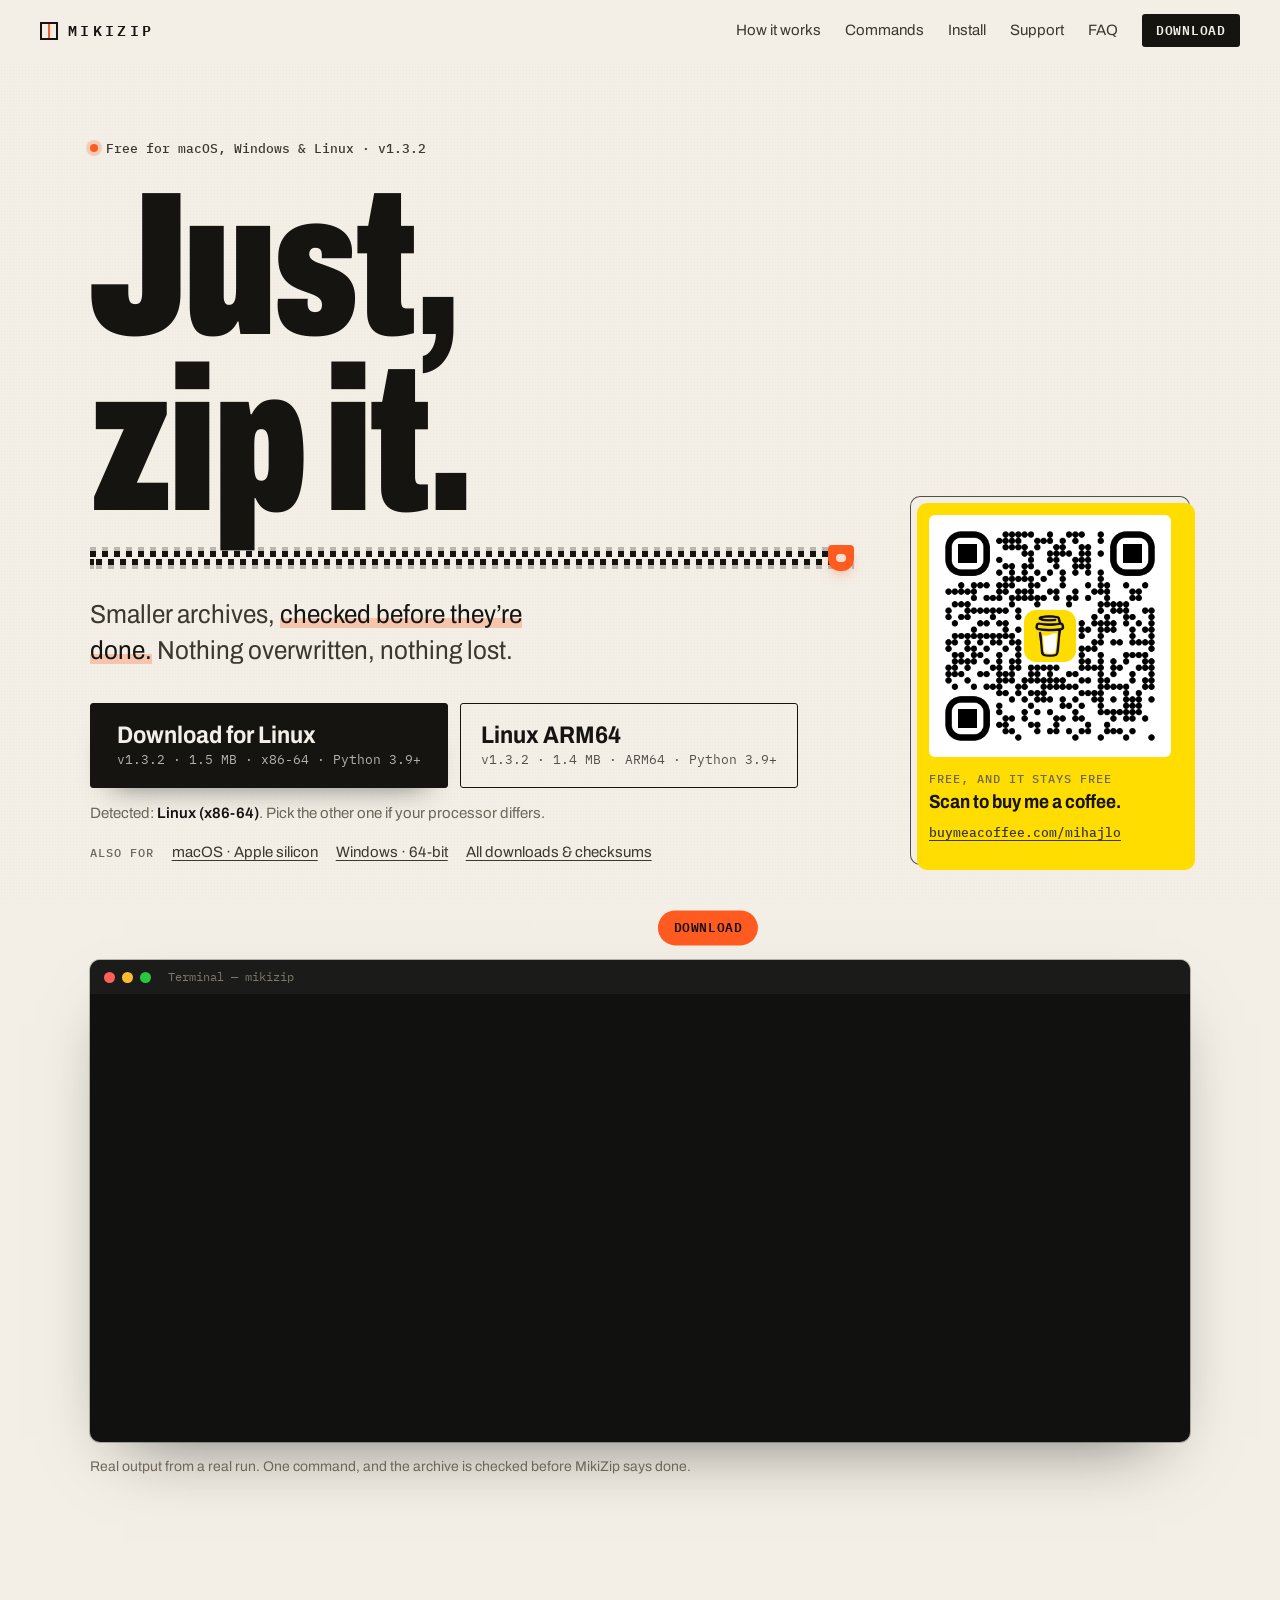
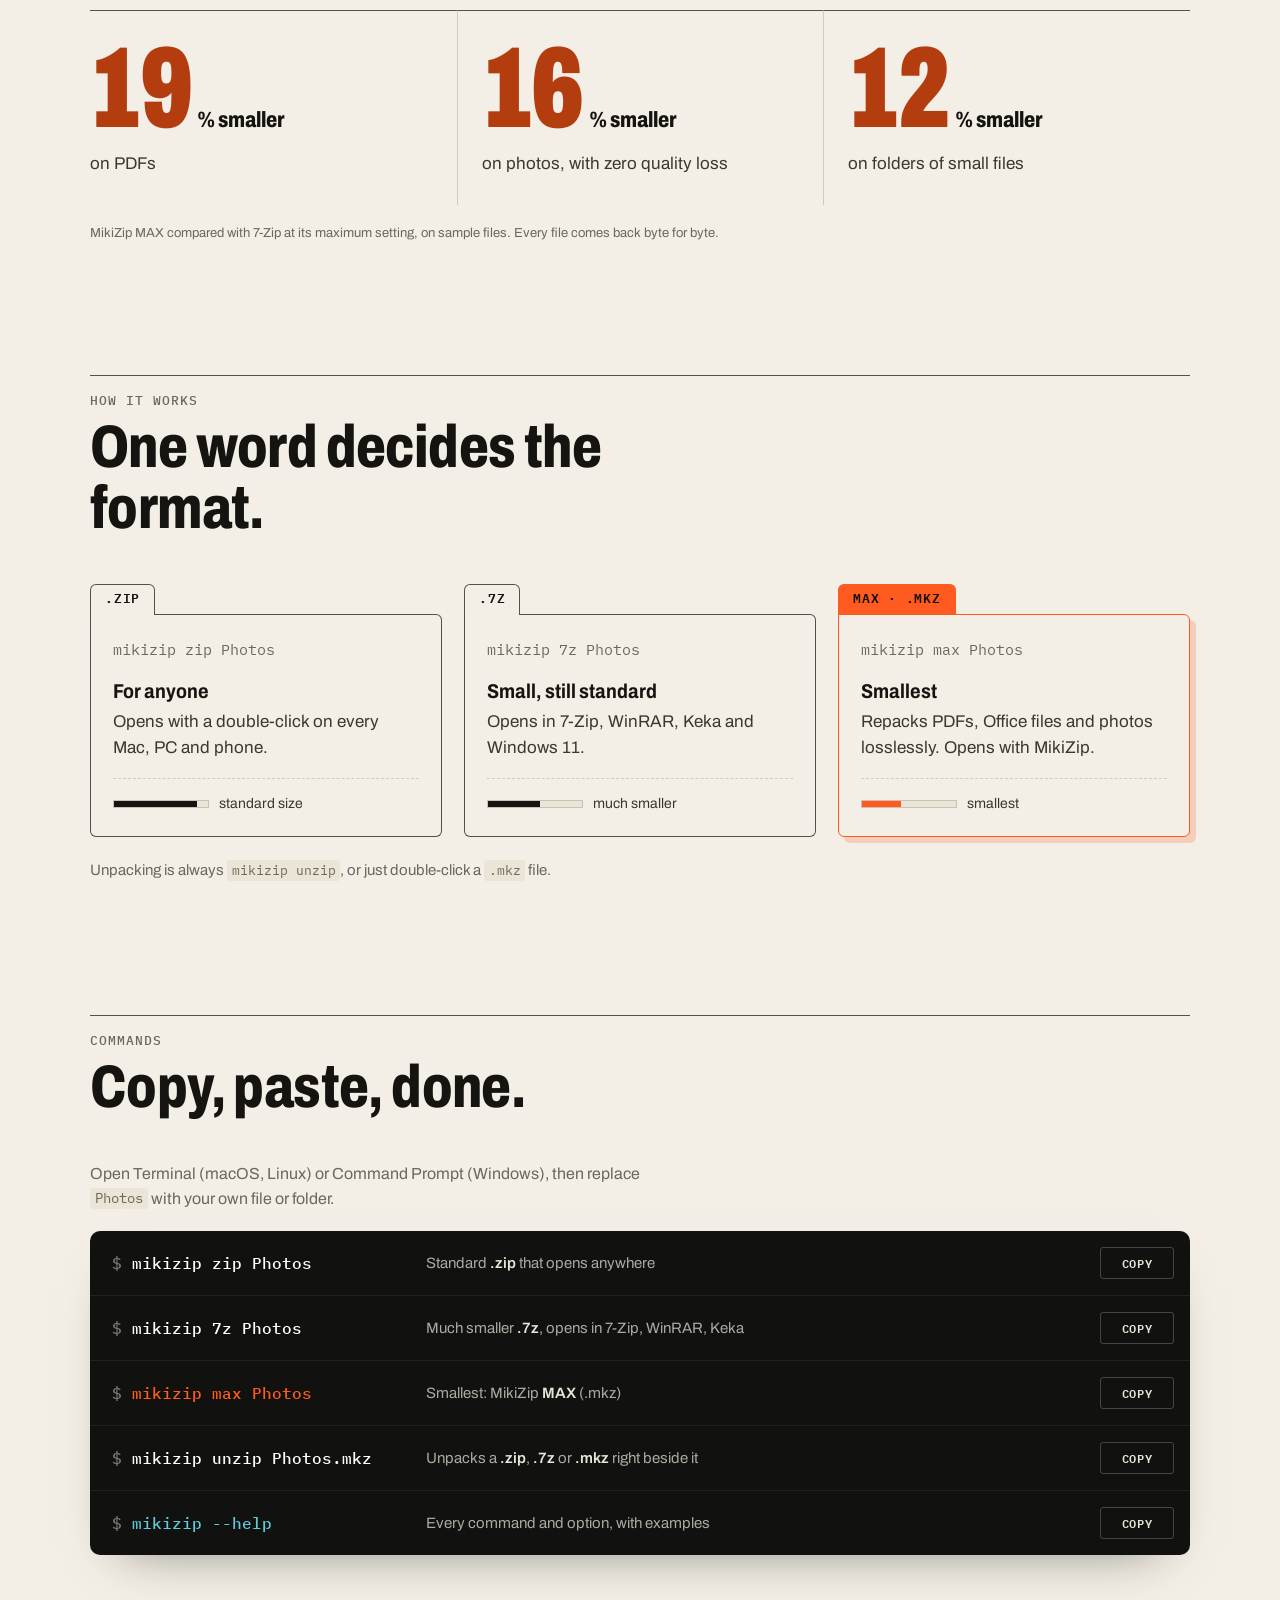
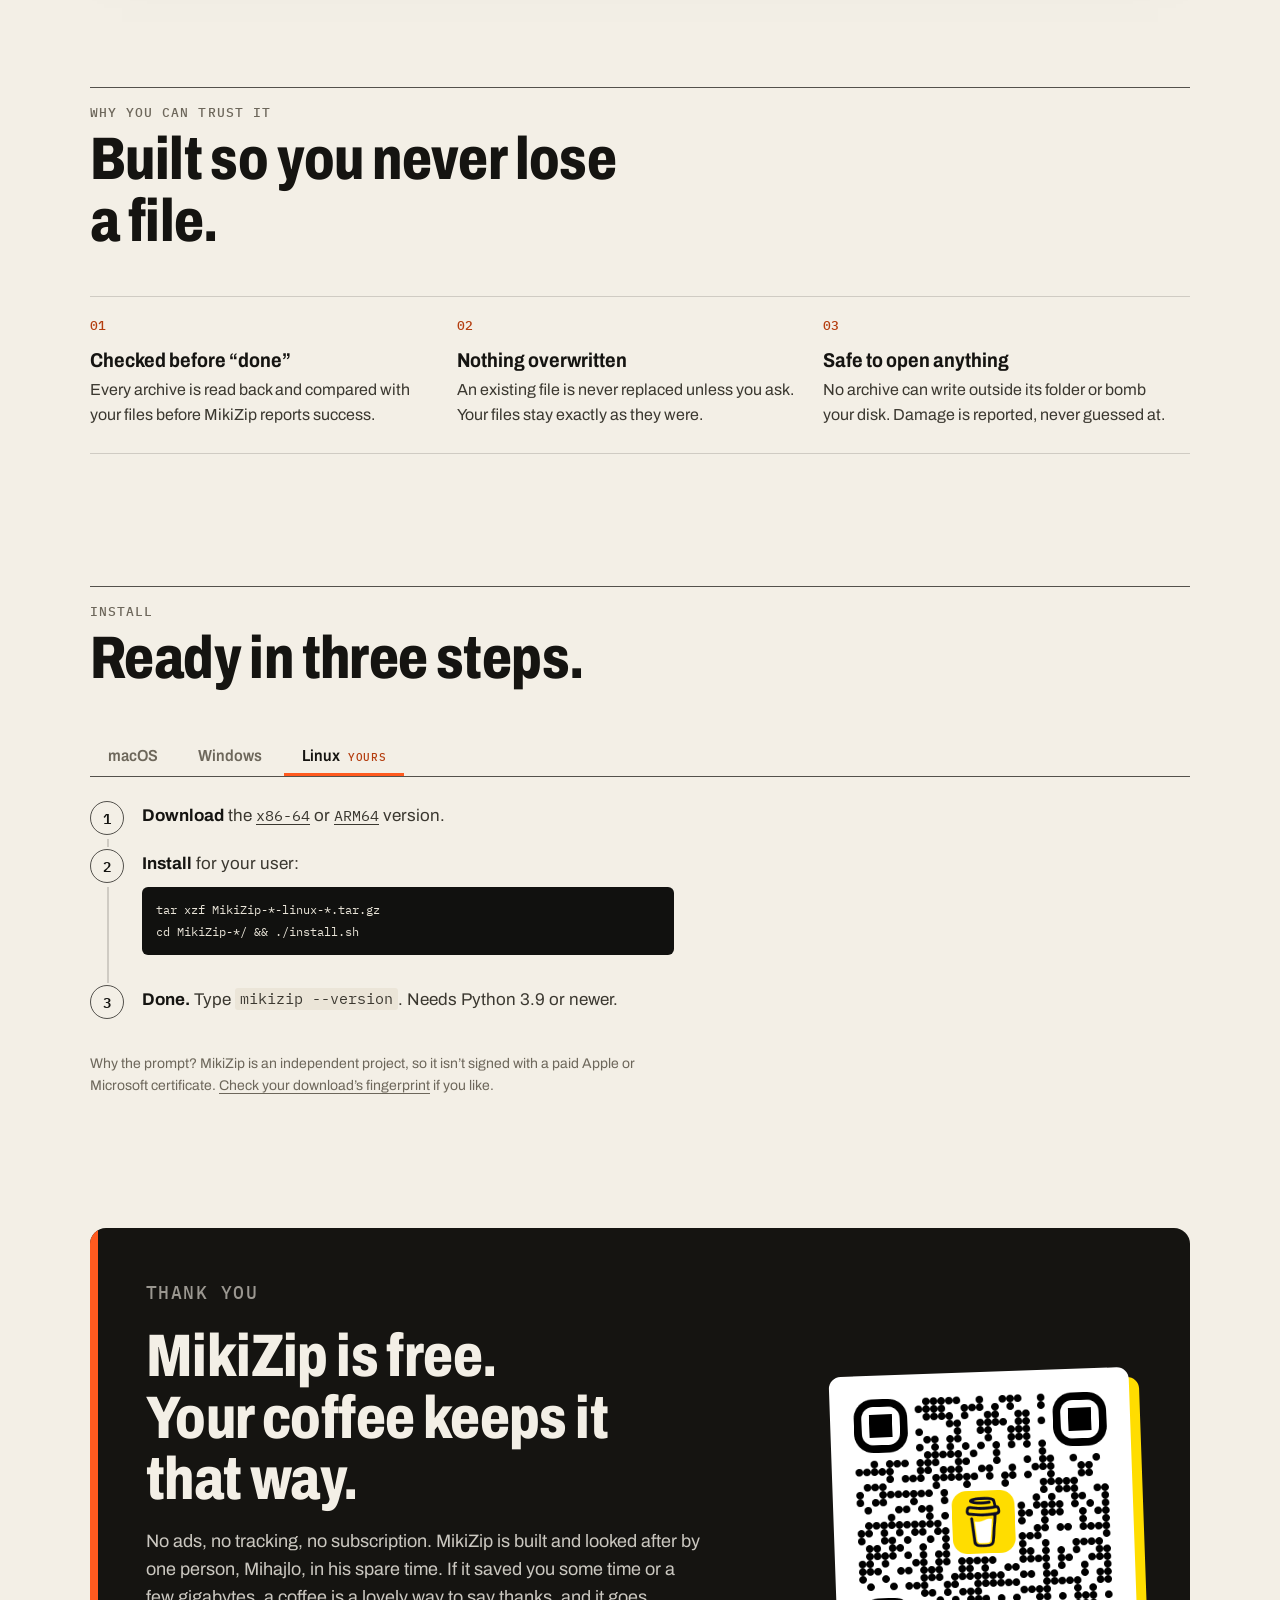
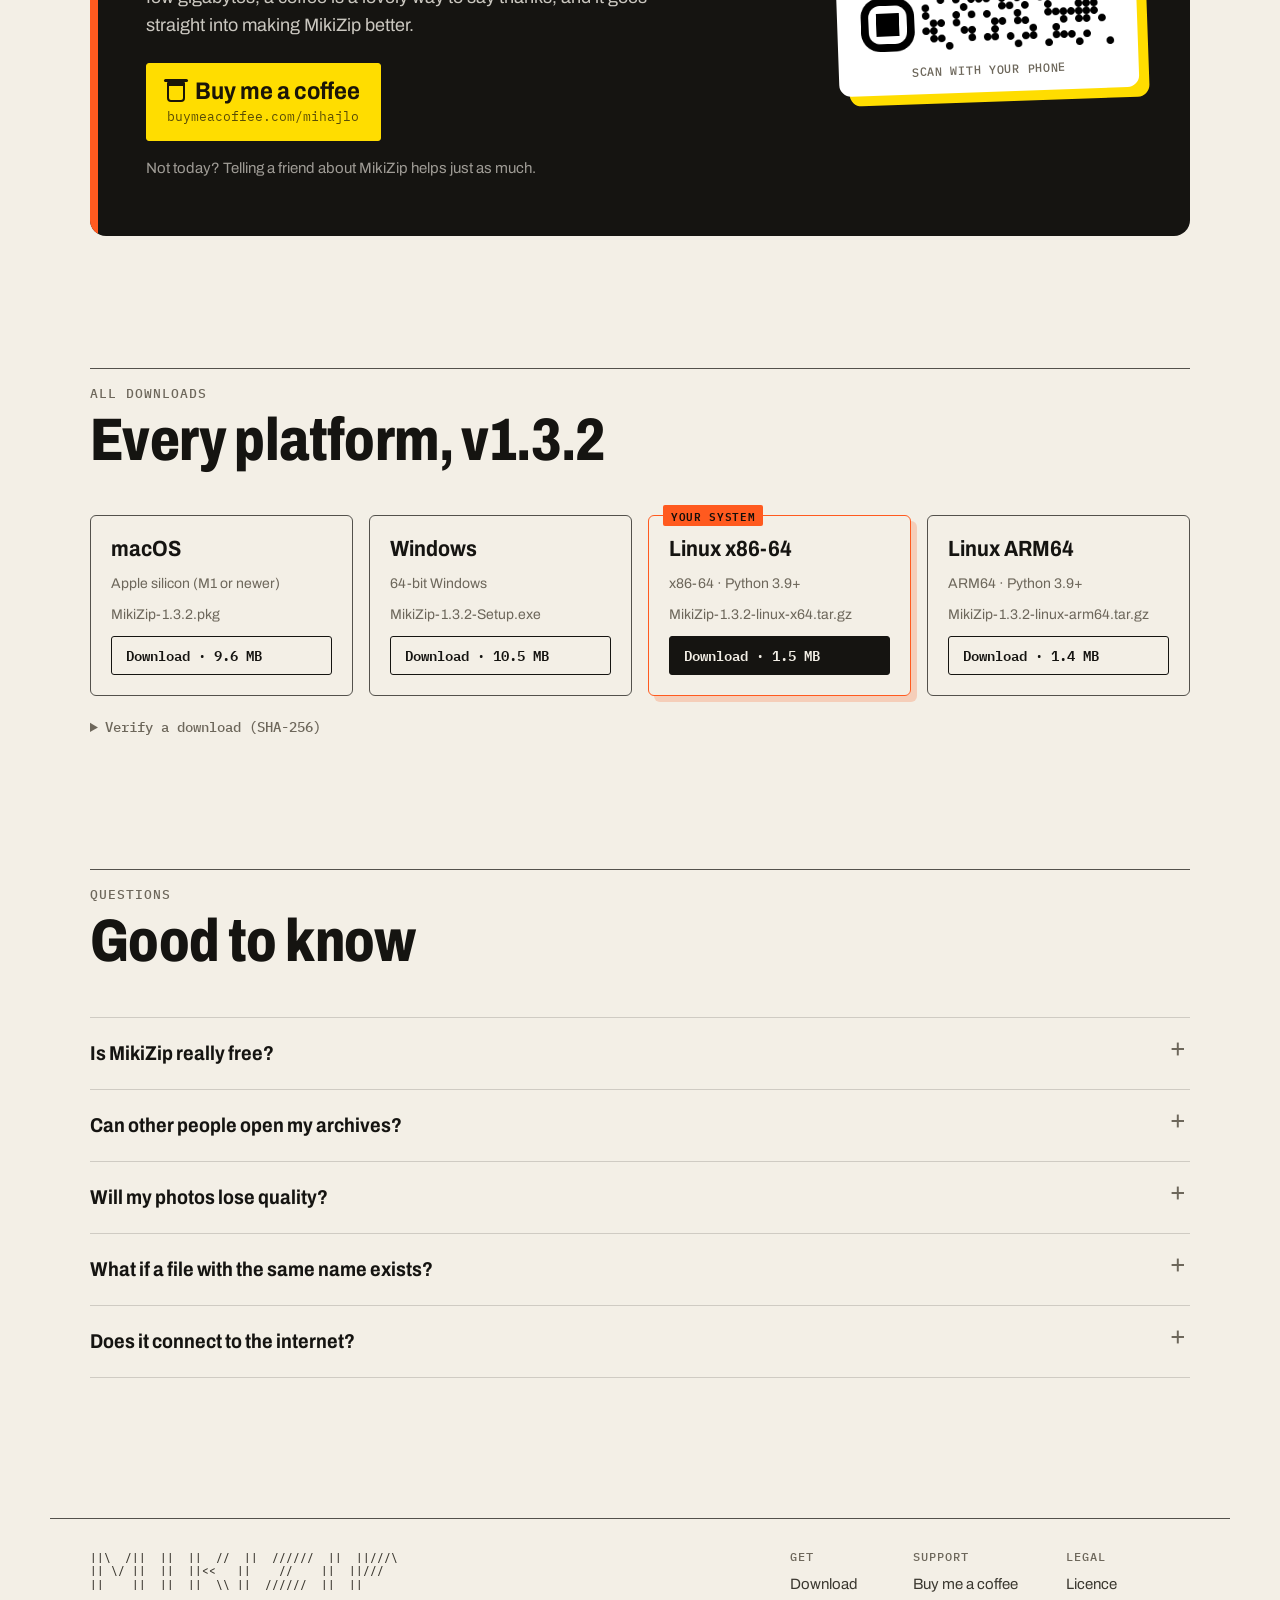
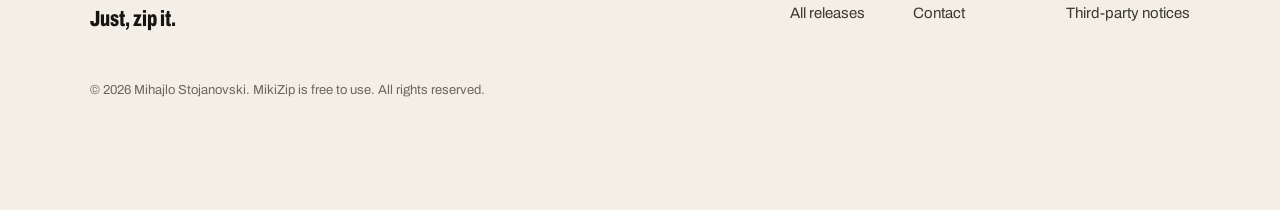
==== index.html @ 8dda6819 "Add copyable commands: zip, 7z, max, unzip, --help" ====
<!doctype html>
<html lang="en">
<head>
<meta charset="utf-8">
<meta name="viewport" content="width=device-width, initial-scale=1">
<title>MikiZip — Just, zip it.</title>
<meta name="description" content="MikiZip makes smaller archives on macOS, Windows and Linux, and checks every one before it says done. Free download.">
<meta property="og:title" content="MikiZip — Just, zip it.">
<meta property="og:description" content="Smaller archives, checked before they’re done. Free for macOS, Windows and Linux.">
<meta property="og:type" content="website">
<meta name="theme-color" content="#f3efe6" media="(prefers-color-scheme: light)">
<meta name="theme-color" content="#121210" media="(prefers-color-scheme: dark)">
<link rel="icon" href="assets/favicon.svg" type="image/svg+xml">
<link rel="preconnect" href="https://fonts.googleapis.com">
<link rel="preconnect" href="https://fonts.gstatic.com" crossorigin>
<link href="https://fonts.googleapis.com/css2?family=Archivo:wdth,wght@62..125,400..900&family=IBM+Plex+Mono:wght@400;500;600&display=swap" rel="stylesheet">
<link rel="stylesheet" href="assets/styles.css">
<script>document.documentElement.classList.add("js")</script>
<script src="assets/release.js"></script>
<script src="assets/app.js" defer></script>
</head>
<body>
<a class="skip" href="#download">Skip to download</a>

<header class="nav">
  <a class="wordmark" href="#top" aria-label="MikiZip home"><span class="wordmark__box" aria-hidden="true"></span>MIKIZIP</a>
  <nav aria-label="Sections">
    <a href="#how">How it works</a>
    <a href="#commands">Commands</a>
    <a href="#install">Install</a>
    <a href="#support">Support</a>
    <a href="#faq">FAQ</a>
  </nav>
  <a class="nav__cta" href="#download">Download</a>
</header>

<main id="top">

<!-- ============================================================ HERO -->
<section class="hero" aria-labelledby="hero-title">
  <div class="hero__main">
    <p class="eyebrow"><span class="dot" aria-hidden="true"></span>Free for macOS, Windows &amp; Linux · <span data-release-version-text>v1.3.2</span></p>
    <h1 id="hero-title" class="squeeze" aria-label="Just, zip it." data-squeeze>
      <span class="squeeze__line" aria-hidden="true">Just,</span>
      <span class="squeeze__line" aria-hidden="true">zip&nbsp;it.</span>
    </h1>
    <div class="zipper" aria-hidden="true" data-zipper>
      <span class="zipper__open"></span><span class="zipper__closed"></span><span class="zipper__pull"></span>
    </div>

    <p class="lede">Smaller archives, <em>checked before they’re done.</em> Nothing overwritten, nothing lost.</p>

    <div class="get" id="download" tabindex="-1">
      <div class="get__primary" data-primary>
        <a class="btn btn--big" href="https://github.com/mist1985/MikiZipPublic/releases/latest">
          <span class="btn__label">Download MikiZip</span>
          <span class="btn__meta">All platforms · free</span>
        </a>
      </div>
      <p class="get__note" data-note></p>
      <div class="get__others" data-others>
        <span class="get__others-title">Also for</span>
        <a href="#platforms">macOS · Windows · Linux</a>
      </div>
    </div>
  </div>

  <aside class="coffee coffee--hero" aria-label="Support MikiZip">
    <div class="coffee__qr">
      <img src="assets/support-qr.png" width="700" height="700" alt="QR code: buymeacoffee.com/mihajlo">
    </div>
    <div class="coffee__text">
      <p class="coffee__kicker">Free, and it stays free</p>
      <p class="coffee__line">Scan to buy me a coffee.</p>
      <a class="coffee__link" href="https://www.buymeacoffee.com/mihajlo" rel="noopener">buymeacoffee.com/mihajlo</a>
    </div>
  </aside>
</section>

<!-- ============================================================ TERMINAL -->
<section class="demo" aria-label="MikiZip in a terminal">
  <div class="term" role="img" aria-label="A terminal: mikizip zip, then mikizip max, each shows the MikiZip banner, a progress bar, and a verified result.">
    <div class="term__bar"><i></i><i></i><i></i><span>Terminal — mikizip</span></div>
    <pre class="term__screen" data-term aria-hidden="true"></pre>
  </div>
  <p class="demo__caption">Real output from a real run. One command, and the archive is checked before MikiZip says done.</p>
</section>

<!-- ============================================================ STATS -->
<section class="stats" aria-labelledby="stats-title">
  <h2 id="stats-title" class="sr-only">How much smaller</h2>
  <div class="stat reveal"><span class="stat__num" data-count="19">19</span><span class="stat__unit">% smaller</span><span class="stat__what">on PDFs</span></div>
  <div class="stat reveal"><span class="stat__num" data-count="16">16</span><span class="stat__unit">% smaller</span><span class="stat__what">on photos, with zero quality loss</span></div>
  <div class="stat reveal"><span class="stat__num" data-count="12">12</span><span class="stat__unit">% smaller</span><span class="stat__what">on folders of small files</span></div>
  <p class="stats__note">MikiZip MAX compared with 7-Zip at its maximum setting, on sample files. Every file comes back byte for byte.</p>
</section>

<!-- ============================================================ HOW -->
<section class="modes" id="how" aria-labelledby="modes-title">
  <div class="section-head">
    <p class="kicker">How it works</p>
    <h2 id="modes-title">One word decides the format.</h2>
  </div>
  <div class="tags">
    <article class="tag reveal">
      <div class="tag__tab">.zip</div>
      <div class="tag__body">
        <p class="tag__cmd"><code>mikizip zip Photos</code></p>
        <h3>For anyone</h3>
        <p>Opens with a double-click on every Mac, PC and phone.</p>
        <p class="tag__meta"><span class="meter" style="--v:.88"></span> standard size</p>
      </div>
    </article>
    <article class="tag reveal">
      <div class="tag__tab">.7z</div>
      <div class="tag__body">
        <p class="tag__cmd"><code>mikizip 7z Photos</code></p>
        <h3>Small, still standard</h3>
        <p>Opens in 7-Zip, WinRAR, Keka and Windows&nbsp;11.</p>
        <p class="tag__meta"><span class="meter" style="--v:.55"></span> much smaller</p>
      </div>
    </article>
    <article class="tag tag--max reveal">
      <div class="tag__tab">MAX · .mkz</div>
      <div class="tag__body">
        <p class="tag__cmd"><code>mikizip max Photos</code></p>
        <h3>Smallest</h3>
        <p>Repacks PDFs, Office files and photos losslessly. Opens with MikiZip.</p>
        <p class="tag__meta"><span class="meter" style="--v:.42"></span> smallest</p>
      </div>
    </article>
  </div>
  <p class="aside">Unpacking is always <code>mikizip unzip</code>, or just double-click a <code>.mkz</code> file.</p>
</section>

<!-- ============================================================ COMMANDS -->
<section class="commands" id="commands" aria-labelledby="commands-title">
  <div class="section-head">
    <p class="kicker">Commands</p>
    <h2 id="commands-title">Copy, paste, done.</h2>
  </div>
  <p class="commands__hint">Open Terminal (macOS, Linux) or Command Prompt (Windows), then replace <code>Photos</code> with your own file or folder.</p>
  <ul class="cmds">
    <li class="cmd reveal">
      <code class="cmd__line"><span class="cmd__prompt" aria-hidden="true">$</span><span data-cmd>mikizip zip Photos</span></code>
      <span class="cmd__what">Standard <b>.zip</b> that opens anywhere</span>
      <button class="cmd__copy" type="button" data-copy>Copy</button>
    </li>
    <li class="cmd reveal">
      <code class="cmd__line"><span class="cmd__prompt" aria-hidden="true">$</span><span data-cmd>mikizip 7z Photos</span></code>
      <span class="cmd__what">Much smaller <b>.7z</b>, opens in 7-Zip, WinRAR, Keka</span>
      <button class="cmd__copy" type="button" data-copy>Copy</button>
    </li>
    <li class="cmd cmd--max reveal">
      <code class="cmd__line"><span class="cmd__prompt" aria-hidden="true">$</span><span data-cmd>mikizip max Photos</span></code>
      <span class="cmd__what">Smallest: MikiZip <b>MAX</b> (.mkz)</span>
      <button class="cmd__copy" type="button" data-copy>Copy</button>
    </li>
    <li class="cmd reveal">
      <code class="cmd__line"><span class="cmd__prompt" aria-hidden="true">$</span><span data-cmd>mikizip unzip Photos.mkz</span></code>
      <span class="cmd__what">Unpacks a <b>.zip</b>, <b>.7z</b> or <b>.mkz</b> right beside it</span>
      <button class="cmd__copy" type="button" data-copy>Copy</button>
    </li>
    <li class="cmd cmd--help reveal">
      <code class="cmd__line"><span class="cmd__prompt" aria-hidden="true">$</span><span data-cmd>mikizip --help</span></code>
      <span class="cmd__what">Every command and option, with examples</span>
      <button class="cmd__copy" type="button" data-copy>Copy</button>
    </li>
  </ul>
</section>

<!-- ============================================================ TRUST -->
<section class="promises" aria-labelledby="promises-title">
  <div class="section-head">
    <p class="kicker">Why you can trust it</p>
    <h2 id="promises-title">Built so you never lose a file.</h2>
  </div>
  <ol class="rules">
    <li class="reveal"><h3>Checked before “done”</h3><p>Every archive is read back and compared with your files before MikiZip reports success.</p></li>
    <li class="reveal"><h3>Nothing overwritten</h3><p>An existing file is never replaced unless you ask. Your files stay exactly as they were.</p></li>
    <li class="reveal"><h3>Safe to open anything</h3><p>No archive can write outside its folder or bomb your disk. Damage is reported, never guessed at.</p></li>
  </ol>
</section>

<!-- ============================================================ INSTALL -->
<section class="install" id="install" aria-labelledby="install-title">
  <div class="section-head">
    <p class="kicker">Install</p>
    <h2 id="install-title">Ready in three steps.</h2>
  </div>

  <div class="tabs" data-tabs>
    <div class="tabs__list" role="tablist" aria-label="Operating system">
      <button role="tab" id="tab-mac" aria-controls="panel-mac" data-os="mac">macOS</button>
      <button role="tab" id="tab-windows" aria-controls="panel-windows" data-os="windows">Windows</button>
      <button role="tab" id="tab-linux" aria-controls="panel-linux" data-os="linux">Linux</button>
    </div>

    <div class="tabs__panel" role="tabpanel" id="panel-mac" aria-labelledby="tab-mac">
      <ol class="steps">
        <li><strong>Open</strong> <span data-file-name="mac">MikiZip.pkg</span> after it downloads.</li>
        <li><strong>If macOS asks</strong>, go to <em>System Settings → Privacy &amp; Security</em> and click <em>Open Anyway</em>.</li>
        <li><strong>Done.</strong> Type <code>mikizip zip</code> and a file name in Terminal, or double-click any <code>.mkz</code>.</li>
      </ol>
      <div class="mock mock--mac" aria-hidden="true">
        <div class="mock__row"><span class="mock__icon mock__icon--shield"></span><span><b>“MikiZip.pkg” was blocked to protect your Mac.</b></span></div>
        <div class="mock__btns"><span class="mock__btn mock__btn--hot">Open Anyway</span></div>
      </div>
    </div>

    <div class="tabs__panel" role="tabpanel" id="panel-windows" aria-labelledby="tab-windows" hidden>
      <ol class="steps">
        <li><strong>Run</strong> <span data-file-name="windows">MikiZip-Setup.exe</span>. No administrator rights needed.</li>
        <li><strong>If Windows asks</strong>, click <em>More info</em>, then <em>Run anyway</em>.</li>
        <li><strong>Done.</strong> Open a new Command Prompt and type <code>mikizip zip</code> and a file name.</li>
      </ol>
      <div class="mock mock--win" aria-hidden="true">
        <div class="mock__title">Windows protected your PC</div>
        <div class="mock__row"><span class="mock__link">More info</span></div>
        <div class="mock__btns"><span class="mock__btn mock__btn--hot">Run anyway</span><span class="mock__btn">Don’t run</span></div>
      </div>
    </div>

    <div class="tabs__panel" role="tabpanel" id="panel-linux" aria-labelledby="tab-linux" hidden>
      <ol class="steps">
        <li><strong>Download</strong> the <span data-file-name="linux-x64">x86-64</span> or <span data-file-name="linux-arm64">ARM64</span> version.</li>
        <li><strong>Install</strong> for your user:
          <pre class="snippet"><code>tar xzf MikiZip-*-linux-*.tar.gz
cd MikiZip-*/ &amp;&amp; ./install.sh</code></pre></li>
        <li><strong>Done.</strong> Type <code>mikizip --version</code>. Needs Python 3.9 or newer.</li>
      </ol>
    </div>
  </div>
  <p class="fine">Why the prompt? MikiZip is an independent project, so it isn’t signed with a paid Apple or Microsoft certificate. <a href="#platforms">Check your download’s fingerprint</a> if you like.</p>
</section>

<!-- ============================================================ SUPPORT -->
<section class="support" id="support" aria-labelledby="support-title">
  <div class="support__card">
    <div class="support__text">
      <p class="kicker">Thank you</p>
      <h2 id="support-title">MikiZip is free.<br>Your coffee keeps it that way.</h2>
      <p>No ads, no tracking, no subscription. MikiZip is built and looked after by one person, Mihajlo, in his spare time. If it saved you some time or a few gigabytes, a coffee is a lovely way to say thanks, and it goes straight into making MikiZip better.</p>
      <a class="btn btn--coffee" href="https://www.buymeacoffee.com/mihajlo" rel="noopener">
        <span class="btn__label"><span class="cup" aria-hidden="true"></span>Buy me a coffee</span>
        <span class="btn__meta">buymeacoffee.com/mihajlo</span>
      </a>
      <p class="support__alt">Not today? Telling a friend about MikiZip helps just as much.</p>
    </div>
    <figure class="support__qr">
      <img src="assets/support-qr.png" width="700" height="700" alt="QR code: buymeacoffee.com/mihajlo">
      <figcaption>Scan with your phone</figcaption>
    </figure>
  </div>
</section>

<!-- ============================================================ PLATFORMS -->
<section class="platforms" id="platforms" aria-labelledby="platforms-title">
  <div class="section-head">
    <p class="kicker">All downloads</p>
    <h2 id="platforms-title">Every platform, <span data-release-version-text>v1.3.2</span></h2>
  </div>
  <div class="grid-dl" data-platforms></div>
  <details class="verify">
    <summary>Verify a download (SHA-256)</summary>
    <div class="checks" data-checks></div>
  </details>
</section>

<!-- ============================================================ FAQ -->
<section class="faq" id="faq" aria-labelledby="faq-title">
  <div class="section-head">
    <p class="kicker">Questions</p>
    <h2 id="faq-title">Good to know</h2>
  </div>
  <details><summary>Is MikiZip really free?</summary><p>Yes, completely: no ads, no trial, no account. If you want to support it, you can <a href="https://www.buymeacoffee.com/mihajlo">buy me a coffee</a>.</p></details>
  <details><summary>Can other people open my archives?</summary><p><code>.zip</code> opens everywhere with a double-click, and <code>.7z</code> in 7-Zip, WinRAR, Keka and Windows 11. MAX archives (<code>.mkz</code>) need MikiZip, so they’re best for your own files.</p></details>
  <details><summary>Will my photos lose quality?</summary><p>Never. Every file comes back byte for byte identical, and MikiZip proves it before it finishes.</p></details>
  <details><summary>What if a file with the same name exists?</summary><p>MikiZip never overwrites it without asking: it stops and tells you, and nothing is changed.</p></details>
  <details><summary>Does it connect to the internet?</summary><p>No. MikiZip works entirely offline.</p></details>
</section>

</main>

<footer class="foot">
  <div class="foot__brand">
    <pre class="foot__art" aria-hidden="true">||\  /||  ||  ||  //  ||  //////  ||  ||///\
|| \/ ||  ||  ||<<   ||    //    ||  ||///
||    ||  ||  ||  \\ ||  //////  ||  ||</pre>
    <p>Just, zip it.</p>
  </div>
  <div class="foot__cols">
    <div><h4>Get</h4><a href="#download">Download</a><a href="https://github.com/mist1985/MikiZipPublic/releases">All releases</a></div>
    <div><h4>Support</h4><a href="https://www.buymeacoffee.com/mihajlo">Buy me a coffee</a><a href="mailto:mihajlo.stojanovski@yahoo.com">Contact</a></div>
    <div><h4>Legal</h4><a href="LICENSE.txt">Licence</a><a href="THIRD-PARTY-NOTICES.txt">Third-party notices</a></div>
  </div>
  <p class="foot__copy">© 2026 Mihajlo Stojanovski. MikiZip is free to use. All rights reserved.</p>
</footer>

<!-- sticky download, shown once the main button has scrolled away -->
<div class="dock" data-dock hidden>
  <span class="dock__name">MikiZip <span data-release-version-text>v1.3.2</span></span>
  <a class="dock__btn" href="#download" data-dock-link>Download</a>
</div>

<!-- after a download starts: next step, and a gentle thank-you -->
<div class="thanks" data-thanks role="dialog" aria-labelledby="thanks-title" hidden>
  <button class="thanks__close" type="button" aria-label="Close" data-thanks-close>×</button>
  <p class="thanks__title" id="thanks-title">Thanks for downloading MikiZip!</p>
  <p class="thanks__next">Next: open the file. <a href="#install" data-thanks-steps>Three quick steps</a> if your system asks.</p>
  <div class="thanks__coffee">
    <img src="assets/support-qr.png" width="700" height="700" alt="">
    <p>MikiZip is free. If it helps you, <a href="https://www.buymeacoffee.com/mihajlo" rel="noopener">a coffee</a> keeps it going.</p>
  </div>
</div>
</body>
</html>
---- assets/styles.css ----
/* MikiZip website. © 2026 Mihajlo Stojanovski. All rights reserved.
   Visual language: archival labels and terminal output. Paper, ink and one signal orange.
   The display face (Archivo) has a width axis; squeezing the type is the brand motion. */

:root {
  --paper: #f3efe6;
  --paper-2: #ebe5d8;
  --ink: #151411;
  --ink-2: #3b3830;
  --muted: #6d675b;
  --rule: rgba(21, 20, 17, 0.16);
  --rule-strong: rgba(21, 20, 17, 0.72);
  --signal: #ff5a1f;
  --signal-ink: #b43d0f;
  --coffee: #ffdd00;          /* Buy Me a Coffee's yellow, used only for the coffee button */
  --ok: #1f7a4d;
  --term-bg: #11110f;
  --term-fg: #e9e4d8;
  --term-dim: #7d786c;
  --term-cyan: #5fc9d8;
  --term-green: #6fd08c;
  --radius: 3px;
  --max: 1180px;
  --gutter: clamp(16px, 4vw, 40px);
  --display: "Archivo", "Arial Narrow", system-ui, sans-serif;
  --mono: "IBM Plex Mono", ui-monospace, "SF Mono", Menlo, Consolas, monospace;
  --ease-out: cubic-bezier(.2, .8, .2, 1);
  --ease-snap: cubic-bezier(.34, 1.56, .64, 1);   /* slight overshoot: the "click" of a zipper tooth */
  color-scheme: light;
}
@media (prefers-color-scheme: dark) {
  :root:not([data-theme="light"]) {
    --paper: #121210; --paper-2: #1b1a17; --ink: #ece7dc; --ink-2: #c9c3b6; --muted: #9a9486;
    --rule: rgba(236, 231, 220, 0.14); --rule-strong: rgba(236, 231, 220, 0.7);
    --signal-ink: #ff7a45; --ok: #6fd08c; color-scheme: dark;
  }
}
:root[data-theme="dark"] {
  --paper: #121210; --paper-2: #1b1a17; --ink: #ece7dc; --ink-2: #c9c3b6; --muted: #9a9486;
  --rule: rgba(236, 231, 220, 0.14); --rule-strong: rgba(236, 231, 220, 0.7);
  --signal-ink: #ff7a45; --ok: #6fd08c; color-scheme: dark;
}

*, *::before, *::after { box-sizing: border-box; }
html { scroll-behavior: smooth; -webkit-text-size-adjust: 100%; }
body {
  margin: 0; background: var(--paper); color: var(--ink);
  font: 400 17px/1.55 var(--display); font-variation-settings: "wdth" 100;
  -webkit-font-smoothing: antialiased; overflow-x: hidden;
}
body::before { /* faint paper grain, drawn not downloaded */
  content: ""; position: fixed; inset: 0; pointer-events: none; z-index: 0;
  background-image: radial-gradient(rgba(0,0,0,.035) 1px, transparent 1px); background-size: 3px 3px; opacity: .6;
}
main, header, footer { position: relative; z-index: 1; }
a { color: inherit; text-decoration-thickness: 1px; text-underline-offset: 3px; }
a:hover { color: var(--signal-ink); }
code, pre { font-family: var(--mono); font-size: .88em; }
code { background: var(--paper-2); padding: .1em .35em; border-radius: var(--radius); }
:focus-visible { outline: 2px solid var(--signal); outline-offset: 3px; border-radius: 2px; }
strong { font-weight: 700; }
img { max-width: 100%; height: auto; display: block; }
.sr-only { position: absolute; width: 1px; height: 1px; overflow: hidden; clip: rect(0 0 0 0); white-space: nowrap; }
.skip { position: absolute; left: -999px; top: 8px; background: var(--ink); color: var(--paper); padding: 8px 12px; z-index: 50; }
.skip:focus { left: 8px; }

/* ------------------------------------------------------------------ nav */
.nav {
  position: sticky; top: 0; z-index: 20; display: flex; align-items: center; gap: 24px;
  padding: 14px var(--gutter); background: color-mix(in srgb, var(--paper) 88%, transparent);
  backdrop-filter: blur(8px); border-bottom: 1px solid transparent; transition: border-color .3s;
}
.nav.is-scrolled { border-bottom-color: var(--rule); }
.wordmark { display: inline-flex; align-items: center; gap: 10px; font: 600 15px/1 var(--mono); letter-spacing: .22em; text-decoration: none; }
.wordmark__box { width: 18px; height: 18px; border: 2px solid currentColor; background: linear-gradient(var(--signal), var(--signal)) center / 2px 100% no-repeat; }
.nav nav { display: flex; gap: 24px; margin-left: auto; }
.nav nav a { text-decoration: none; font-size: 15px; color: var(--ink-2); }
.nav nav a:hover { color: var(--ink); }
.nav__cta { font: 600 13px/1 var(--mono); letter-spacing: .06em; text-transform: uppercase; text-decoration: none; padding: 10px 14px; background: var(--ink); color: var(--paper); border-radius: var(--radius); }
.nav__cta:hover { background: var(--signal); color: #120d09; }
@media (max-width: 760px) { .nav nav { display: none; } .nav__cta { margin-left: auto; } }

/* ------------------------------------------------------------------ layout */
section { max-width: var(--max); margin: 0 auto; padding: clamp(72px, 11vw, 132px) var(--gutter) 0; }
.section-head { margin-bottom: clamp(28px, 4vw, 44px); border-top: 1px solid var(--rule-strong); padding-top: 18px; display: grid; gap: 10px; }
.kicker { margin: 0; font: 500 13px/1 var(--mono); letter-spacing: .08em; text-transform: uppercase; color: var(--muted); }
h2 { margin: 0; max-width: 18ch; font-size: clamp(34px, 5.2vw, 60px); line-height: 1.02; letter-spacing: -.01em; font-weight: 800; font-variation-settings: "wdth" 78; }
h3 { margin: 0 0 6px; font-size: 20px; line-height: 1.2; font-weight: 700; font-variation-settings: "wdth" 88; }
.aside { max-width: 70ch; color: var(--muted); font-size: 15px; margin: 22px 0 0; }
.fine { margin: 18px 0 0; font-size: 14px; color: var(--muted); max-width: 72ch; }

/* ------------------------------------------------------------------ hero */
.hero {
  padding-top: clamp(36px, 6vw, 80px); display: grid; gap: 40px 56px; align-items: end;
  grid-template-columns: minmax(0, 1fr) minmax(220px, 280px); overflow-x: clip;
}
@media (max-width: 900px) { .hero { grid-template-columns: minmax(0, 1fr); } }
.eyebrow { margin: 0 0 18px; font: 500 13px/1.6 var(--mono); color: var(--ink-2); }
.dot { display: inline-block; vertical-align: 1px; margin-right: 8px; width: 8px; height: 8px; border-radius: 50%; background: var(--signal); box-shadow: 0 0 0 4px color-mix(in srgb, var(--signal) 22%, transparent); }

.squeeze { margin: 0; font-weight: 900; line-height: .86; letter-spacing: -.02em; font-size: clamp(66px, 16vw, 224px); font-variation-settings: "wdth" 66; }
.squeeze__line { display: block; white-space: nowrap; }
/* Each letter: arrives wide and loose, then the zipper pull snaps it tight as it passes. */
.ch { display: inline-block; font-variation-settings: "wdth" 66; transition:
  font-variation-settings .55s var(--ease-snap), letter-spacing .55s var(--ease-snap),
  transform .55s var(--ease-snap), opacity .45s var(--ease-out), filter .45s var(--ease-out); }
.squeeze.is-loose .ch { font-variation-settings: "wdth" 125; letter-spacing: .06em; }
.squeeze.is-hidden .ch { opacity: 0; transform: translateY(.28em); filter: blur(8px); }
.squeeze .ch.is-zipped { font-variation-settings: "wdth" 66; letter-spacing: -.02em; transform: none; }
.squeeze .ch.is-hit { transform: scaleY(1.06) translateY(-.02em); }

.zipper { position: relative; height: 16px; margin: 20px 0 30px; max-width: 820px; }
.zipper__open, .zipper__closed { position: absolute; inset: 0; }
.zipper__open::before, .zipper__open::after, .zipper__closed::before, .zipper__closed::after {
  content: ""; position: absolute; left: 0; right: 0; height: 6px;
  background: repeating-linear-gradient(90deg, var(--ink) 0 6px, transparent 6px 12px);
}
/* open: the two rows apart and faint */
.zipper__open::before { top: -3px; opacity: .25; }
.zipper__open::after { bottom: -3px; opacity: .25; background-position: 6px 0; }
/* closed: interlocked teeth, revealed left to right behind the pull */
.zipper__closed { clip-path: inset(0 calc(100% - var(--z, 100%)) 0 0); }
.zipper__closed::before { top: 1px; }
.zipper__closed::after { bottom: 1px; background-position: 6px 0; }
.zipper__pull {
  position: absolute; top: -5px; left: clamp(0px, calc(var(--z, 100%) - 13px), calc(100% - 26px));
  width: 26px; height: 26px; border-radius: 4px 4px 12px 12px; background: var(--signal);
  box-shadow: 0 6px 14px -6px color-mix(in srgb, var(--signal) 70%, transparent);
}
.zipper__pull::after { content: ""; position: absolute; left: 8px; right: 8px; top: 9px; height: 8px; border-radius: 4px; background: var(--paper); opacity: .9; }

.lede { max-width: 34ch; margin: 0; font-size: clamp(20px, 2.3vw, 26px); line-height: 1.4; color: var(--ink-2); font-variation-settings: "wdth" 92; }
.lede em { font-style: normal; color: var(--ink); box-shadow: inset 0 -.38em 0 color-mix(in srgb, var(--signal) 28%, transparent); }

/* ------------------------------------------------------------------ download */
.get { margin-top: 34px; }
.get__primary { display: flex; flex-wrap: wrap; gap: 12px; align-items: stretch; }
.btn {
  display: inline-flex; flex-direction: column; justify-content: center; gap: 4px; padding: 14px 20px; min-height: 56px;
  background: var(--ink); color: var(--paper); text-decoration: none; border-radius: var(--radius); border: 1.5px solid var(--ink);
  position: relative; overflow: hidden; transition: transform .2s ease; cursor: pointer; font: inherit; text-align: left;
}
.btn::after { content: ""; position: absolute; left: 0; bottom: 0; height: 4px; width: 100%; background: var(--signal); transform: scaleX(0); transform-origin: left; transition: transform .45s var(--ease-out); }
.btn:hover { color: var(--paper); transform: translateY(-1px); }
.btn:hover::after, .btn:focus-visible::after { transform: scaleX(1); }
.btn--big { padding: 18px 26px; min-width: min(100%, 340px); box-shadow: 0 18px 30px -22px rgba(0,0,0,.6); }
.btn__label { font-size: clamp(19px, 2.2vw, 24px); font-weight: 700; font-variation-settings: "wdth" 90; line-height: 1.1; display: inline-flex; align-items: center; gap: 10px; }
.btn__meta { font: 400 13px/1.3 var(--mono); opacity: .72; }
.btn--ghost { background: transparent; color: var(--ink); box-shadow: none; }
.btn--ghost:hover { color: var(--ink); }
.btn--small { min-height: 0; padding: 10px 14px; font: 600 14px/1.2 var(--mono); }
.btn--coffee { background: var(--coffee); border-color: var(--coffee); color: #1a1508; }
.btn--coffee:hover { color: #1a1508; }
.btn--coffee::after { background: var(--ink); }
.cup { width: 18px; height: 20px; border: 2.5px solid currentColor; border-top-width: 4px; border-radius: 1px 1px 4px 4px; position: relative; flex: none; }
.cup::before { content: ""; position: absolute; left: -5px; right: -5px; top: -7px; height: 3px; background: currentColor; border-radius: 2px; }

.get__note { margin: 14px 0 0; font-size: 15px; color: var(--muted); max-width: 60ch; }
.get__note:empty { display: none; }
.get__note b { color: var(--ink); font-weight: 600; }
.get__others { margin-top: 16px; display: flex; flex-wrap: wrap; gap: 8px 18px; align-items: baseline; font-size: 15px; }
.get__others-title { font: 500 12px/1 var(--mono); letter-spacing: .08em; text-transform: uppercase; color: var(--muted); }
.get__others a { color: var(--ink-2); }

/* ------------------------------------------------------------------ coffee card (hero) */
.hero__main { position: relative; z-index: 2; }
/* The coffee card waits for the headline: it slides in once the zipper has closed (app.js),
   or after 3.4 s by CSS alone if the script never runs. */
.js .coffee--hero { opacity: 0; transform: translateY(18px) rotate(1.5deg); animation: coffee-late .6s 3.4s var(--ease-snap) forwards; }
.js .coffee--hero.is-in { animation: coffee-late .6s 0s var(--ease-snap) forwards; }
@keyframes coffee-late { to { opacity: 1; transform: none; } }
.coffee { border: 1.5px solid var(--rule-strong); border-radius: 10px; padding: 18px; background: var(--paper); display: grid; gap: 14px; justify-items: start; position: relative; }
.coffee::before { content: ""; position: absolute; inset: 6px -6px -6px 6px; border-radius: 10px; background: var(--coffee); z-index: -1; }
.coffee__qr { background: #fff; border-radius: 6px; padding: 10px; width: 100%; }
.coffee__qr img { width: 100%; aspect-ratio: 1; }
.coffee__kicker { margin: 0 0 4px; font: 500 12px/1.3 var(--mono); letter-spacing: .08em; text-transform: uppercase; color: var(--muted); }
.coffee__line { margin: 0 0 6px; font-size: 19px; font-weight: 700; font-variation-settings: "wdth" 88; line-height: 1.2; }
.coffee__link { font: 500 13px/1.3 var(--mono); color: var(--ink-2); }
@media (max-width: 900px) {
  .coffee--hero { grid-template-columns: 96px minmax(0, 1fr); align-items: center; padding: 14px; }
  .coffee--hero .coffee__qr { padding: 6px; }
}
@media (hover: none) and (max-width: 700px) { /* a phone can't scan its own screen */
  .coffee--hero { grid-template-columns: minmax(0, 1fr); }
  .coffee--hero .coffee__qr { display: none; }
  .coffee--hero .coffee__line::after { content: " ☕"; }
}

/* ------------------------------------------------------------------ terminal */
.demo { padding-top: clamp(56px, 8vw, 96px); }
.term { background: var(--term-bg); color: var(--term-fg); border-radius: 10px; overflow: hidden; box-shadow: 0 30px 70px -34px rgba(0,0,0,.55), 0 0 0 1px rgba(0,0,0,.25); }
.term__bar { display: flex; align-items: center; gap: 7px; padding: 11px 14px; background: #1b1b19; font: 12px/1 var(--mono); color: var(--term-dim); }
.term__bar i { width: 11px; height: 11px; border-radius: 50%; background: #3a3935; }
.term__bar i:first-child { background: #ff5f57; } .term__bar i:nth-child(2) { background: #febc2e; } .term__bar i:nth-child(3) { background: #28c840; }
.term__bar span { margin-left: 10px; }
.term__screen { margin: 0; padding: 18px 20px 22px; min-height: 32em; font: 400 14px/1.45 var(--mono); white-space: pre; overflow: hidden; }
.term__screen .c { color: var(--term-cyan); } .term__screen .d { color: #4a4740; } .term__screen .b { font-weight: 600; color: #fff; }
.term__screen .g { color: var(--term-green); } .term__screen .m { color: var(--term-dim); }
.caret { display: inline-block; width: .6em; height: 1.1em; vertical-align: -.2em; background: var(--term-fg); animation: blink 1s steps(1) infinite; }
@keyframes blink { 50% { opacity: 0; } }
.demo__caption { margin: 14px 0 0; font-size: 14px; color: var(--muted); }

/* ------------------------------------------------------------------ stats */
.stats { display: grid; grid-template-columns: repeat(3, minmax(0, 1fr)); gap: 0; }
@media (max-width: 760px) { .stats { grid-template-columns: minmax(0, 1fr); } }
.stat { padding: 26px 24px 28px 0; border-top: 1.5px solid var(--rule-strong); display: grid; grid-template-columns: auto 1fr; align-items: baseline; column-gap: 8px; }
.stat + .stat { padding-left: 24px; border-left: 1px solid var(--rule); }
@media (max-width: 760px) { .stat + .stat { padding-left: 0; border-left: 0; } }
.stat__num { font-size: clamp(72px, 9vw, 120px); font-weight: 900; line-height: .9; letter-spacing: -.03em; font-variation-settings: "wdth" 66; color: var(--signal-ink); font-variant-numeric: tabular-nums; }
.stat__unit { font-size: 22px; font-weight: 800; font-variation-settings: "wdth" 80; }
.stat__what { grid-column: 1 / -1; margin-top: 10px; color: var(--ink-2); font-size: 17px; }
.stats__note { grid-column: 1 / -1; margin: 18px 0 0; font-size: 13px; color: var(--muted); }

/* ------------------------------------------------------------------ modes */
.tags { display: grid; grid-template-columns: repeat(3, minmax(0, 1fr)); gap: 22px; }
@media (max-width: 900px) { .tags { grid-template-columns: minmax(0, 1fr); } }
.tag { position: relative; padding-top: 30px; }
.tag__tab { position: absolute; top: 0; left: 0; height: 31px; padding: 7px 14px 0; font: 600 13px/1 var(--mono); letter-spacing: .06em; text-transform: uppercase; border: 1.5px solid var(--rule-strong); border-bottom: 0; border-radius: 6px 6px 0 0; background: var(--paper); }
.tag--max .tag__tab { background: var(--signal); color: #140e0a; border-color: var(--signal); }
.tag__body { border: 1.5px solid var(--rule-strong); border-radius: 0 6px 6px 6px; padding: 22px; background: var(--paper); height: 100%; }
.tag--max .tag__body { border-color: var(--signal); box-shadow: 6px 6px 0 color-mix(in srgb, var(--signal) 22%, transparent); }
.tag__cmd { margin: 0 0 16px; }
.tag__cmd code { background: none; padding: 0; color: var(--muted); }
.tag p { margin: 0 0 16px; color: var(--ink-2); }
.tag__meta { display: flex; align-items: center; gap: 10px; font-size: 14px; border-top: 1px dashed var(--rule); padding-top: 14px; margin: 0 !important; }
.meter { display: inline-block; width: 96px; height: 8px; background: var(--paper-2); border: 1px solid var(--rule); position: relative; overflow: hidden; }
.meter::after { content: ""; position: absolute; inset: 0; width: calc(var(--v) * 100%); background: var(--ink); transform-origin: left; transition: transform 1.1s var(--ease-out) .25s; }
.tag--max .meter::after { background: var(--signal); }
.js .reveal:not(.in) .meter::after { transform: scaleX(1.9); }

/* ------------------------------------------------------------------ commands */
.commands__hint { margin: 0 0 20px; color: var(--muted); font-size: 16px; max-width: 64ch; }
.cmds { list-style: none; margin: 0; padding: 0; border-radius: 10px; overflow: hidden; background: var(--term-bg); color: var(--term-fg); box-shadow: 0 24px 50px -32px rgba(0,0,0,.5); }
.cmd { display: grid; grid-template-columns: minmax(0, 290px) minmax(0, 1fr) auto; gap: 8px 24px; align-items: center; padding: 16px 16px 16px 22px; border-top: 1px solid rgba(255,255,255,.07); position: relative; }
.cmd:first-child { border-top: 0; }
.cmd::before { content: ""; position: absolute; left: 0; top: 0; bottom: 0; width: 3px; background: transparent; transition: background .2s; }
.cmd:hover::before { background: var(--signal); }
.cmd__line { background: none; padding: 0; font: 500 16px/1.4 var(--mono); color: #fff; white-space: nowrap; overflow: hidden; text-overflow: ellipsis; }
.cmd__prompt { color: var(--term-dim); margin-right: 10px; user-select: none; }
.cmd--max .cmd__line [data-cmd] { color: var(--signal); }
.cmd--help .cmd__line [data-cmd] { color: var(--term-cyan); }
.cmd__what { font-size: 15px; color: color-mix(in srgb, var(--term-fg) 72%, transparent); }
.cmd__what b { color: var(--term-fg); font-weight: 600; }
.cmd__copy {
  appearance: none; cursor: pointer; border: 1px solid rgba(255,255,255,.22); background: transparent; color: var(--term-fg);
  font: 600 12px/1 var(--mono); letter-spacing: .06em; text-transform: uppercase; padding: 9px 12px; border-radius: var(--radius); min-width: 74px;
  transition: border-color .2s, color .2s, background .2s;
}
.cmd__copy:hover, .cmd__copy:focus-visible { border-color: var(--signal); color: var(--signal); }
.cmd__copy.is-done { border-color: var(--term-green); color: var(--term-green); }
@media (max-width: 760px) {
  .cmd { grid-template-columns: minmax(0, 1fr) auto; padding: 14px 14px 14px 18px; }
  .cmd__what { grid-column: 1 / -1; grid-row: 2; font-size: 14px; }
  .cmd__line { font-size: 15px; }
}

/* ------------------------------------------------------------------ trust */
.rules { list-style: none; margin: 0; padding: 0; display: grid; grid-template-columns: repeat(3, minmax(0, 1fr)); counter-reset: r; border-top: 1px solid var(--rule); }
@media (max-width: 860px) { .rules { grid-template-columns: minmax(0, 1fr); } }
.rules li { counter-increment: r; padding: 22px 24px 26px 0; border-bottom: 1px solid var(--rule); }
.rules li::before { content: counter(r, decimal-leading-zero); display: block; font: 500 13px/1 var(--mono); color: var(--signal-ink); margin-bottom: 16px; }
.rules p { margin: 0; color: var(--ink-2); font-size: 16px; }

/* ------------------------------------------------------------------ install */
.tabs__list { display: flex; gap: 4px; border-bottom: 1.5px solid var(--rule-strong); margin-bottom: 26px; overflow-x: auto; }
.tabs__list button { appearance: none; border: 0; background: none; cursor: pointer; color: var(--muted); font: 600 16px/1 var(--display); font-variation-settings: "wdth" 90; padding: 14px 18px 12px; position: relative; }
.tabs__list button[aria-selected="true"] { color: var(--ink); }
.tabs__list button[aria-selected="true"]::after { content: ""; position: absolute; left: 0; right: 0; bottom: -1.5px; height: 4px; background: var(--signal); }
.tabs__list .here { font: 500 11px/1 var(--mono); letter-spacing: .06em; text-transform: uppercase; color: var(--signal-ink); margin-left: 8px; }
.tabs__panel { display: grid; grid-template-columns: minmax(0, 1.25fr) minmax(0, 1fr); gap: 20px 48px; align-items: start; }
.tabs__panel[hidden] { display: none; }
@media (max-width: 860px) { .tabs__panel { grid-template-columns: minmax(0, 1fr); } }
.steps { margin: 0; padding: 0; list-style: none; counter-reset: s; }
.steps li { counter-increment: s; position: relative; padding: 0 0 22px 52px; font-size: 17px; color: var(--ink-2); }
.steps li::before { content: counter(s); position: absolute; left: 0; top: -2px; width: 34px; height: 34px; border-radius: 50%; border: 1.5px solid var(--rule-strong); display: grid; place-items: center; font: 600 14px/1 var(--mono); color: var(--ink); }
.steps li:not(:last-child)::after { content: ""; position: absolute; left: 17px; top: 36px; bottom: 4px; width: 1.5px; background: var(--rule); }
.steps strong { color: var(--ink); }
.steps [data-file-name] { font-family: var(--mono); font-size: .88em; }
.snippet { margin: 10px 0; background: var(--term-bg); color: var(--term-fg); padding: 12px 14px; border-radius: 6px; overflow-x: auto; font-size: 14px; }
.snippet code { background: none; padding: 0; color: inherit; }
.mock { border-radius: 12px; padding: 18px; font: 14px/1.4 -apple-system, "Segoe UI", system-ui, sans-serif; box-shadow: 0 20px 40px -24px rgba(0,0,0,.35); border: 1px solid var(--rule); background: var(--paper); }
.mock__row { display: flex; gap: 12px; align-items: flex-start; }
.mock__icon--shield { flex: none; width: 34px; height: 38px; background: var(--muted); clip-path: polygon(50% 0, 100% 16%, 100% 52%, 50% 100%, 0 52%, 0 16%); }
.mock__btns { display: flex; gap: 8px; justify-content: flex-end; margin-top: 16px; }
.mock__btn { padding: 6px 14px; border-radius: 6px; border: 1px solid var(--rule); font-size: 13px; }
.mock__btn--hot { background: var(--signal); border-color: var(--signal); color: #140e0a; font-weight: 600; box-shadow: 0 0 0 4px color-mix(in srgb, var(--signal) 25%, transparent); animation: pulse 2.4s ease-in-out infinite; }
@keyframes pulse { 50% { box-shadow: 0 0 0 9px color-mix(in srgb, var(--signal) 0%, transparent); } }
.mock--win { border-radius: 2px; background: #1f5fa8; color: #fff; border: 0; }
.mock--win .mock__title { font-size: 20px; font-weight: 300; margin-bottom: 10px; }
.mock--win .mock__link { text-decoration: underline; }
.mock--win .mock__btn { border-radius: 0; border-color: rgba(255,255,255,.7); }

/* ------------------------------------------------------------------ support */
.support__card {
  display: grid; grid-template-columns: minmax(0, 1fr) minmax(220px, 300px); gap: 32px 56px; align-items: center;
  border-radius: 16px; padding: clamp(24px, 5vw, 56px); background: var(--ink); color: var(--paper); position: relative; overflow: hidden;
}
.support__card::before { /* one warm stripe, the zipper pull's orange */
  content: ""; position: absolute; left: 0; top: 0; bottom: 0; width: 8px; background: var(--signal);
}
@media (max-width: 820px) { .support__card { grid-template-columns: minmax(0, 1fr); } }
.support__card .kicker { color: color-mix(in srgb, var(--paper) 60%, transparent); }
.support__card h2 { color: var(--paper); max-width: 16ch; margin: 12px 0 18px; }
.support__text p { max-width: 56ch; color: color-mix(in srgb, var(--paper) 82%, transparent); margin: 0 0 24px; font-size: 18px; }
.support__alt { font-size: 15px !important; margin: 16px 0 0 !important; color: color-mix(in srgb, var(--paper) 62%, transparent) !important; }
.support__qr { margin: 0; background: #fff; border-radius: 12px; padding: 16px; display: grid; gap: 8px; justify-items: center; transform: rotate(-2deg); box-shadow: 10px 10px 0 var(--coffee); transition: transform .4s var(--ease-snap); }
.support__qr:hover { transform: rotate(0deg) scale(1.02); }
.support__qr figcaption { font: 500 12px/1 var(--mono); letter-spacing: .06em; text-transform: uppercase; color: #6d675b; }
@media (hover: none) and (max-width: 700px) { .support__qr { display: none; } }

/* ------------------------------------------------------------------ platforms */
.grid-dl { display: grid; grid-template-columns: repeat(4, minmax(0, 1fr)); gap: 16px; }
@media (max-width: 980px) { .grid-dl { grid-template-columns: repeat(2, minmax(0, 1fr)); } }
@media (max-width: 520px) { .grid-dl { grid-template-columns: minmax(0, 1fr); } }
.dl { border: 1.5px solid var(--rule-strong); border-radius: 6px; padding: 20px; display: flex; flex-direction: column; gap: 10px; position: relative; }
.dl.is-yours { border-color: var(--signal); box-shadow: 6px 6px 0 color-mix(in srgb, var(--signal) 22%, transparent); }
.dl__yours { position: absolute; top: -11px; left: 14px; background: var(--signal); color: #140e0a; font: 600 11px/1 var(--mono); letter-spacing: .06em; text-transform: uppercase; padding: 5px 8px; border-radius: 2px; }
.dl h3 { font-size: 22px; margin: 0; }
.dl p { margin: 0; font-size: 14px; color: var(--muted); }
.dl .btn { margin-top: auto; }
.verify { margin-top: 22px; }
.verify summary { cursor: pointer; font: 500 14px/1.4 var(--mono); color: var(--muted); }
.checks { display: grid; gap: 8px; margin-top: 14px; }
.check { display: grid; grid-template-columns: 200px minmax(0, 1fr) auto; gap: 12px; align-items: center; font: 13px/1.4 var(--mono); }
.check span:nth-child(2) { overflow: hidden; text-overflow: ellipsis; white-space: nowrap; color: var(--muted); }
.copy { appearance: none; border: 1px solid var(--rule-strong); background: none; color: var(--ink); font: 500 12px/1 var(--mono); padding: 6px 9px; border-radius: var(--radius); cursor: pointer; }
.copy:hover { border-color: var(--signal); color: var(--signal-ink); }
.copy.is-done { border-color: var(--ok); color: var(--ok); }
@media (max-width: 640px) { .check { grid-template-columns: minmax(0, 1fr) auto; } .check span:nth-child(2) { grid-column: 1 / -1; grid-row: 2; } }

/* ------------------------------------------------------------------ faq */
.faq details { border-bottom: 1px solid var(--rule); }
.faq details:first-of-type { border-top: 1px solid var(--rule); }
.faq summary { cursor: pointer; list-style: none; padding: 20px 40px 20px 0; position: relative; font-size: 20px; font-weight: 700; font-variation-settings: "wdth" 88; }
.faq summary::-webkit-details-marker { display: none; }
.faq summary::after { content: "+"; position: absolute; right: 4px; top: 16px; font: 400 26px/1 var(--mono); color: var(--muted); transition: transform .3s; }
.faq details[open] summary::after { transform: rotate(45deg); color: var(--signal-ink); }
.faq details p { margin: 0 0 22px; max-width: 68ch; color: var(--ink-2); }

/* ------------------------------------------------------------------ footer */
.foot { max-width: var(--max); margin: clamp(80px, 12vw, 140px) auto 0; padding: 32px var(--gutter) 110px; border-top: 1.5px solid var(--rule-strong); display: grid; grid-template-columns: minmax(0, 1fr) auto; gap: 32px; }
.foot__art { margin: 0 0 10px; font: 500 clamp(7px, 1vw, 11px)/1.25 var(--mono); color: var(--ink-2); }
.foot__brand p { margin: 0; font-weight: 800; font-size: 22px; font-variation-settings: "wdth" 70; }
.foot__cols { display: flex; gap: 48px; flex-wrap: wrap; }
.foot__cols h4 { margin: 0 0 10px; font: 500 12px/1 var(--mono); letter-spacing: .08em; text-transform: uppercase; color: var(--muted); }
.foot__cols a { display: block; font-size: 15px; margin-bottom: 6px; text-decoration: none; color: var(--ink-2); }
.foot__copy { grid-column: 1 / -1; margin: 12px 0 0; font-size: 13px; color: var(--muted); }
@media (max-width: 760px) { .foot { grid-template-columns: minmax(0, 1fr); } }

/* ------------------------------------------------------------------ dock (sticky download) */
.dock {
  position: fixed; left: 50%; bottom: 18px; z-index: 30; display: flex; align-items: center; gap: 14px;
  padding: 8px 8px 8px 18px; border-radius: 999px; background: var(--ink); color: var(--paper);
  box-shadow: 0 16px 40px -18px rgba(0,0,0,.6); transform: translate(-50%, 140%); transition: transform .5s var(--ease-snap);
}
.dock.is-up { transform: translate(-50%, 0); }
.dock[hidden] { display: flex; visibility: hidden; }
.dock.is-up[hidden] { visibility: visible; }
.dock__name { font: 500 13px/1 var(--mono); white-space: nowrap; }
.dock__btn { font: 600 13px/1 var(--mono); letter-spacing: .04em; text-transform: uppercase; text-decoration: none; padding: 11px 16px; border-radius: 999px; background: var(--signal); color: #140e0a; white-space: nowrap; }
.dock__btn:hover { color: #140e0a; filter: brightness(1.06); }

/* ------------------------------------------------------------------ thanks (after a download) */
.thanks {
  position: fixed; right: 18px; bottom: 18px; z-index: 40; width: min(360px, calc(100vw - 36px));
  background: var(--paper); color: var(--ink); border: 1.5px solid var(--rule-strong); border-radius: 14px; padding: 20px 20px 16px;
  box-shadow: 0 30px 60px -28px rgba(0,0,0,.55); transform: translateY(24px); opacity: 0; transition: transform .45s var(--ease-snap), opacity .3s;
}
.thanks.is-open { transform: none; opacity: 1; }
.thanks[hidden] { display: block; visibility: hidden; }
.thanks.is-open[hidden] { visibility: visible; }
.thanks__close { position: absolute; top: 8px; right: 10px; border: 0; background: none; font: 400 22px/1 var(--mono); color: var(--muted); cursor: pointer; padding: 4px 6px; }
.thanks__title { margin: 0 24px 6px 0; font-size: 20px; font-weight: 800; font-variation-settings: "wdth" 80; }
.thanks__next { margin: 0 0 14px; color: var(--ink-2); font-size: 15px; }
.thanks__coffee { display: grid; grid-template-columns: 72px minmax(0, 1fr); gap: 12px; align-items: center; padding-top: 12px; border-top: 1px dashed var(--rule); }
.thanks__coffee img { background: #fff; padding: 4px; border-radius: 6px; }
.thanks__coffee p { margin: 0; font-size: 14px; color: var(--ink-2); }
@media (hover: none) and (max-width: 700px) { .thanks__coffee { grid-template-columns: minmax(0, 1fr); } .thanks__coffee img { display: none; } }

/* ------------------------------------------------------------------ reveal + toast */
.js .reveal { opacity: 0; transform: translateY(18px); transition: opacity .7s ease, transform .7s var(--ease-out); transition-delay: calc(var(--i, 0) * 90ms); }
.js .reveal.in { opacity: 1; transform: none; }
.toast { position: fixed; left: 50%; bottom: 84px; transform: translate(-50%, 20px); opacity: 0; background: var(--ink); color: var(--paper); font: 500 14px/1 var(--mono); padding: 12px 16px; border-radius: var(--radius); transition: .3s; z-index: 60; pointer-events: none; }
.toast.show { opacity: 1; transform: translate(-50%, 0); }

@media (prefers-reduced-motion: reduce) {
  *, *::before, *::after { animation: none !important; transition: none !important; }
  html { scroll-behavior: auto; }
  .js .reveal { opacity: 1; transform: none; }
  .js .coffee--hero { opacity: 1; transform: none; }
}
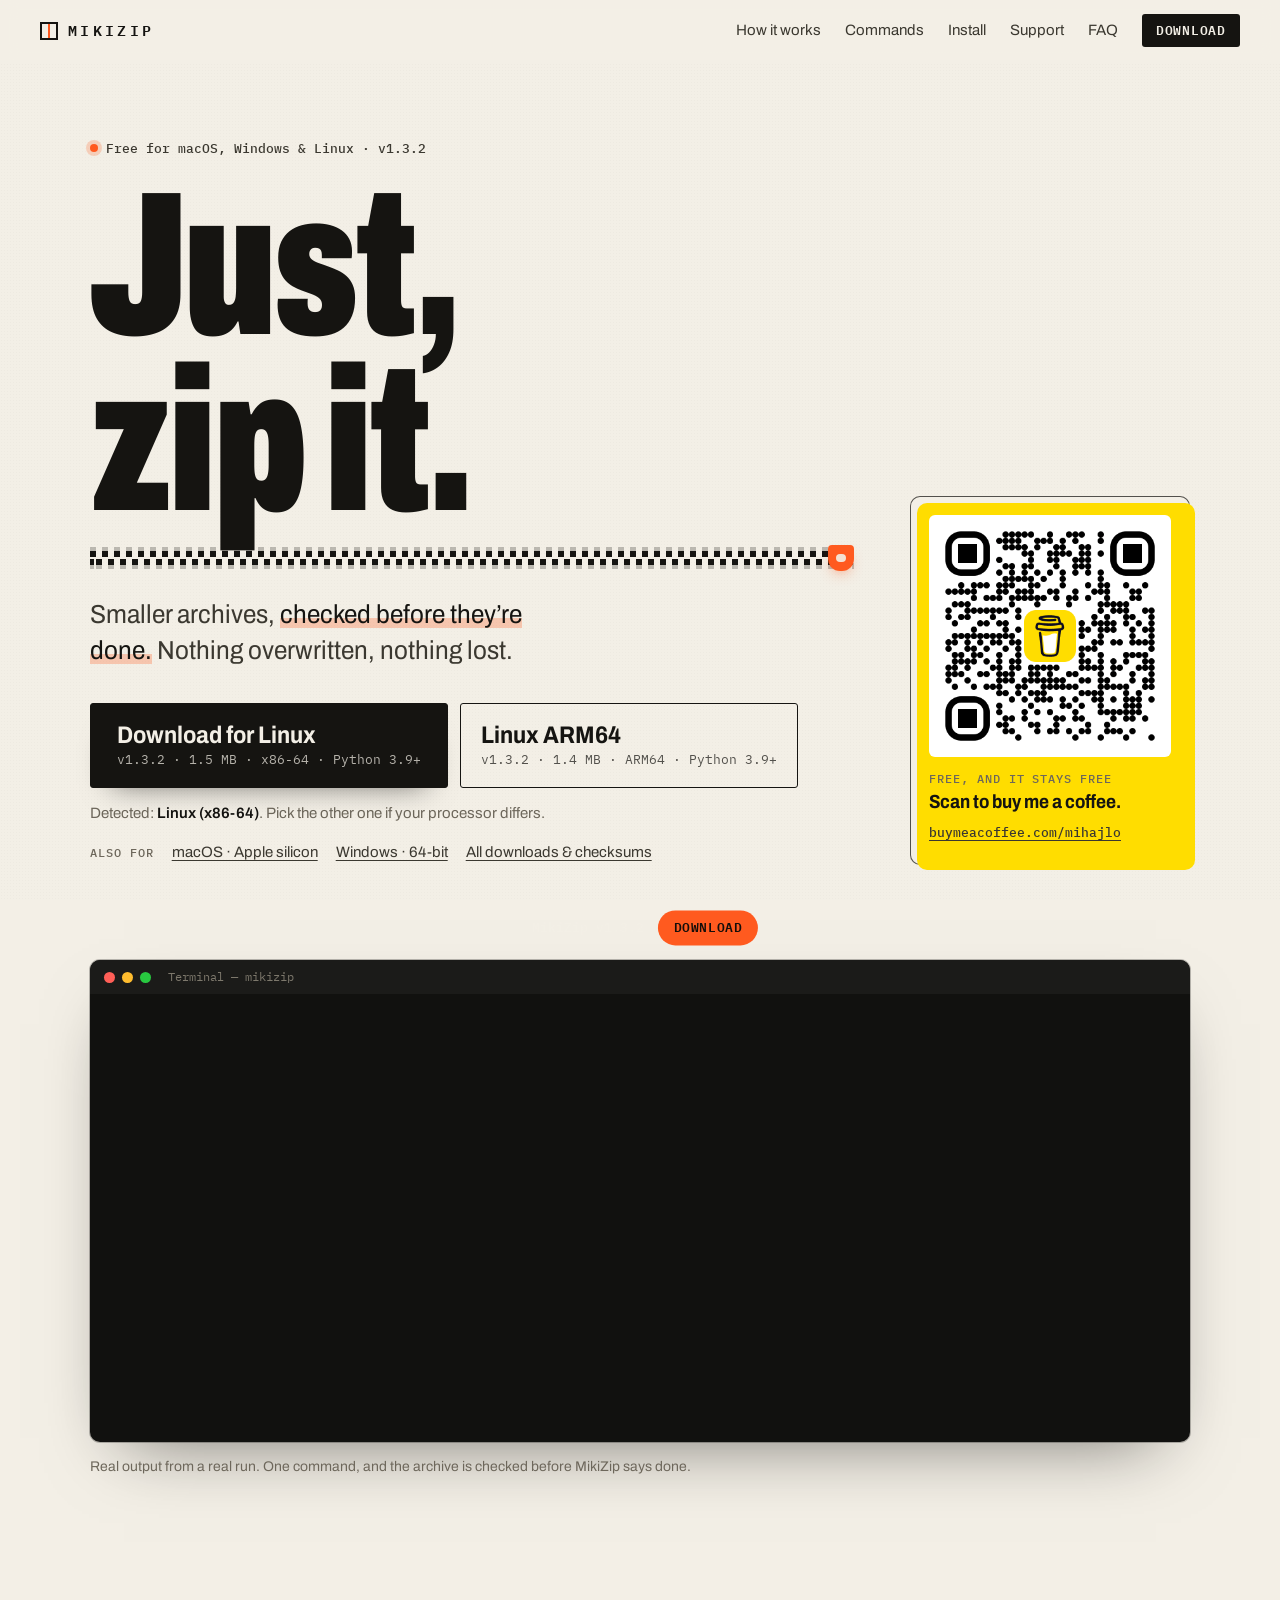
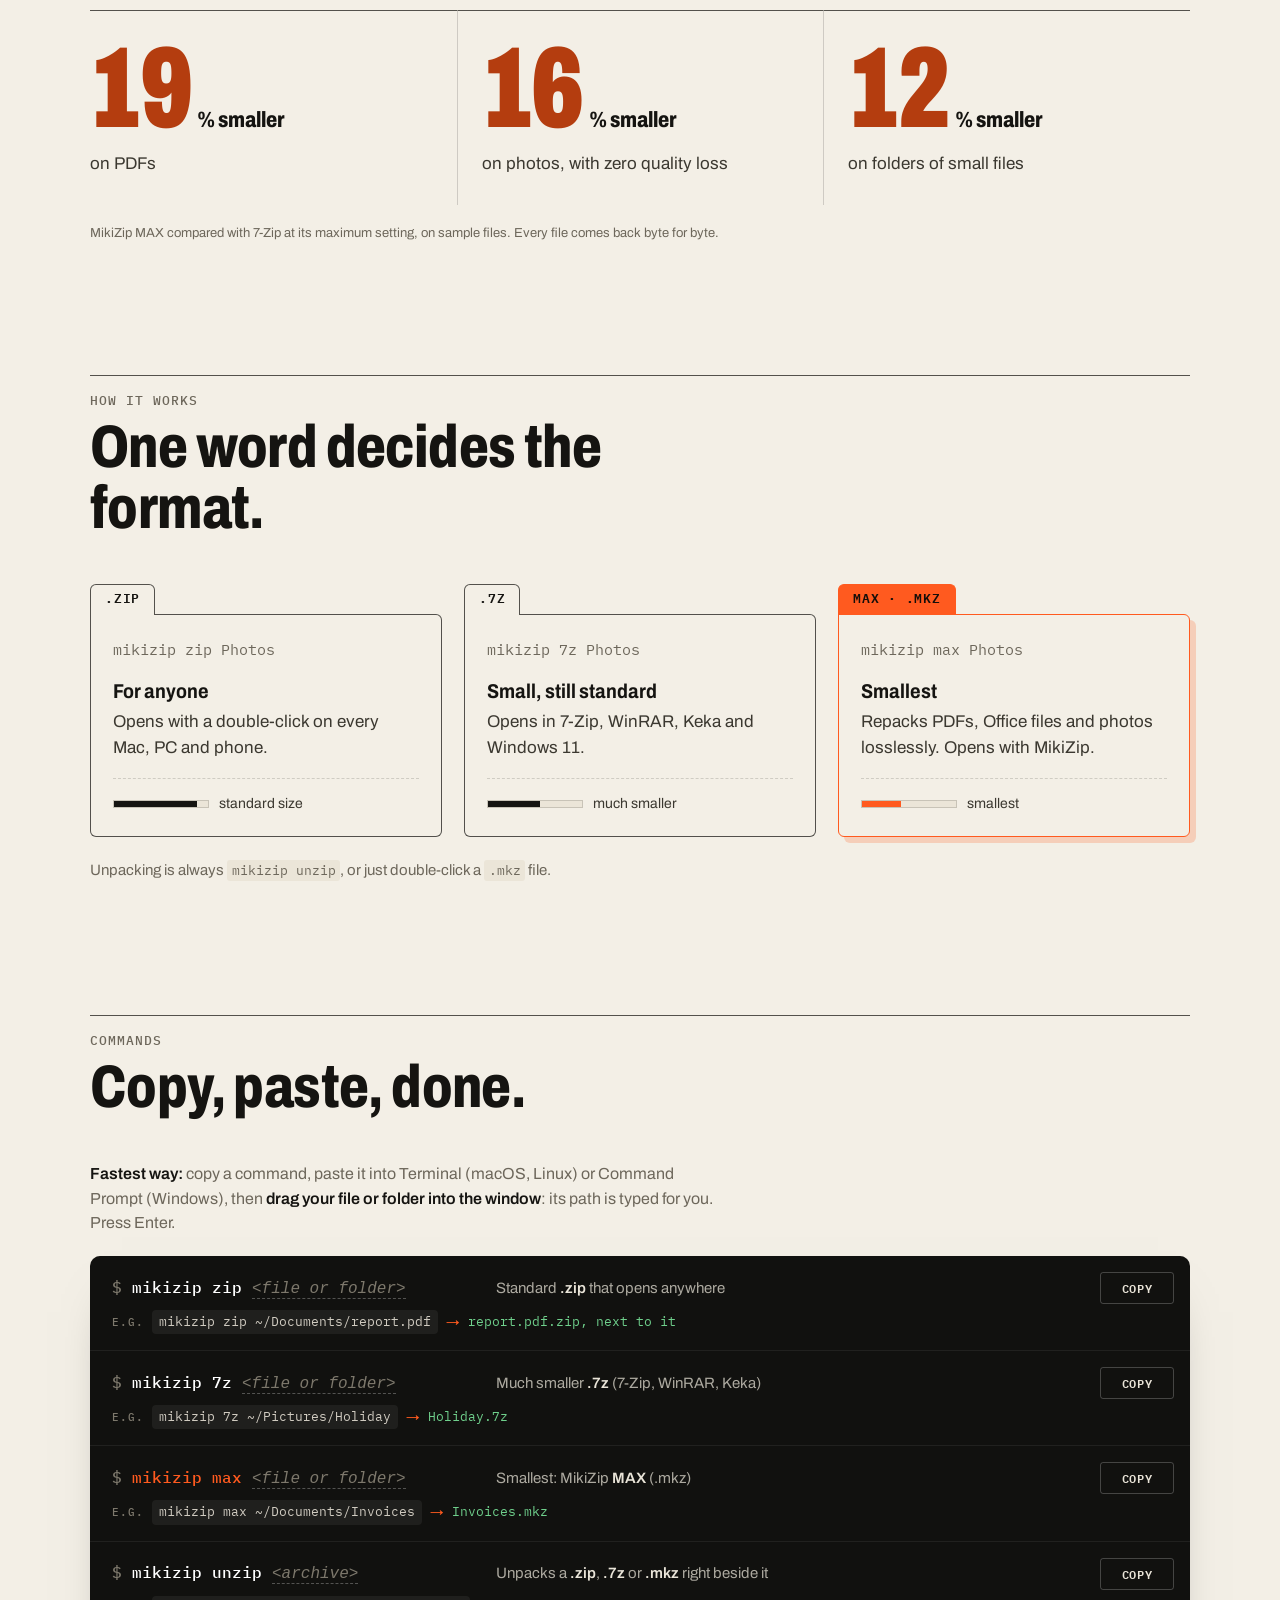
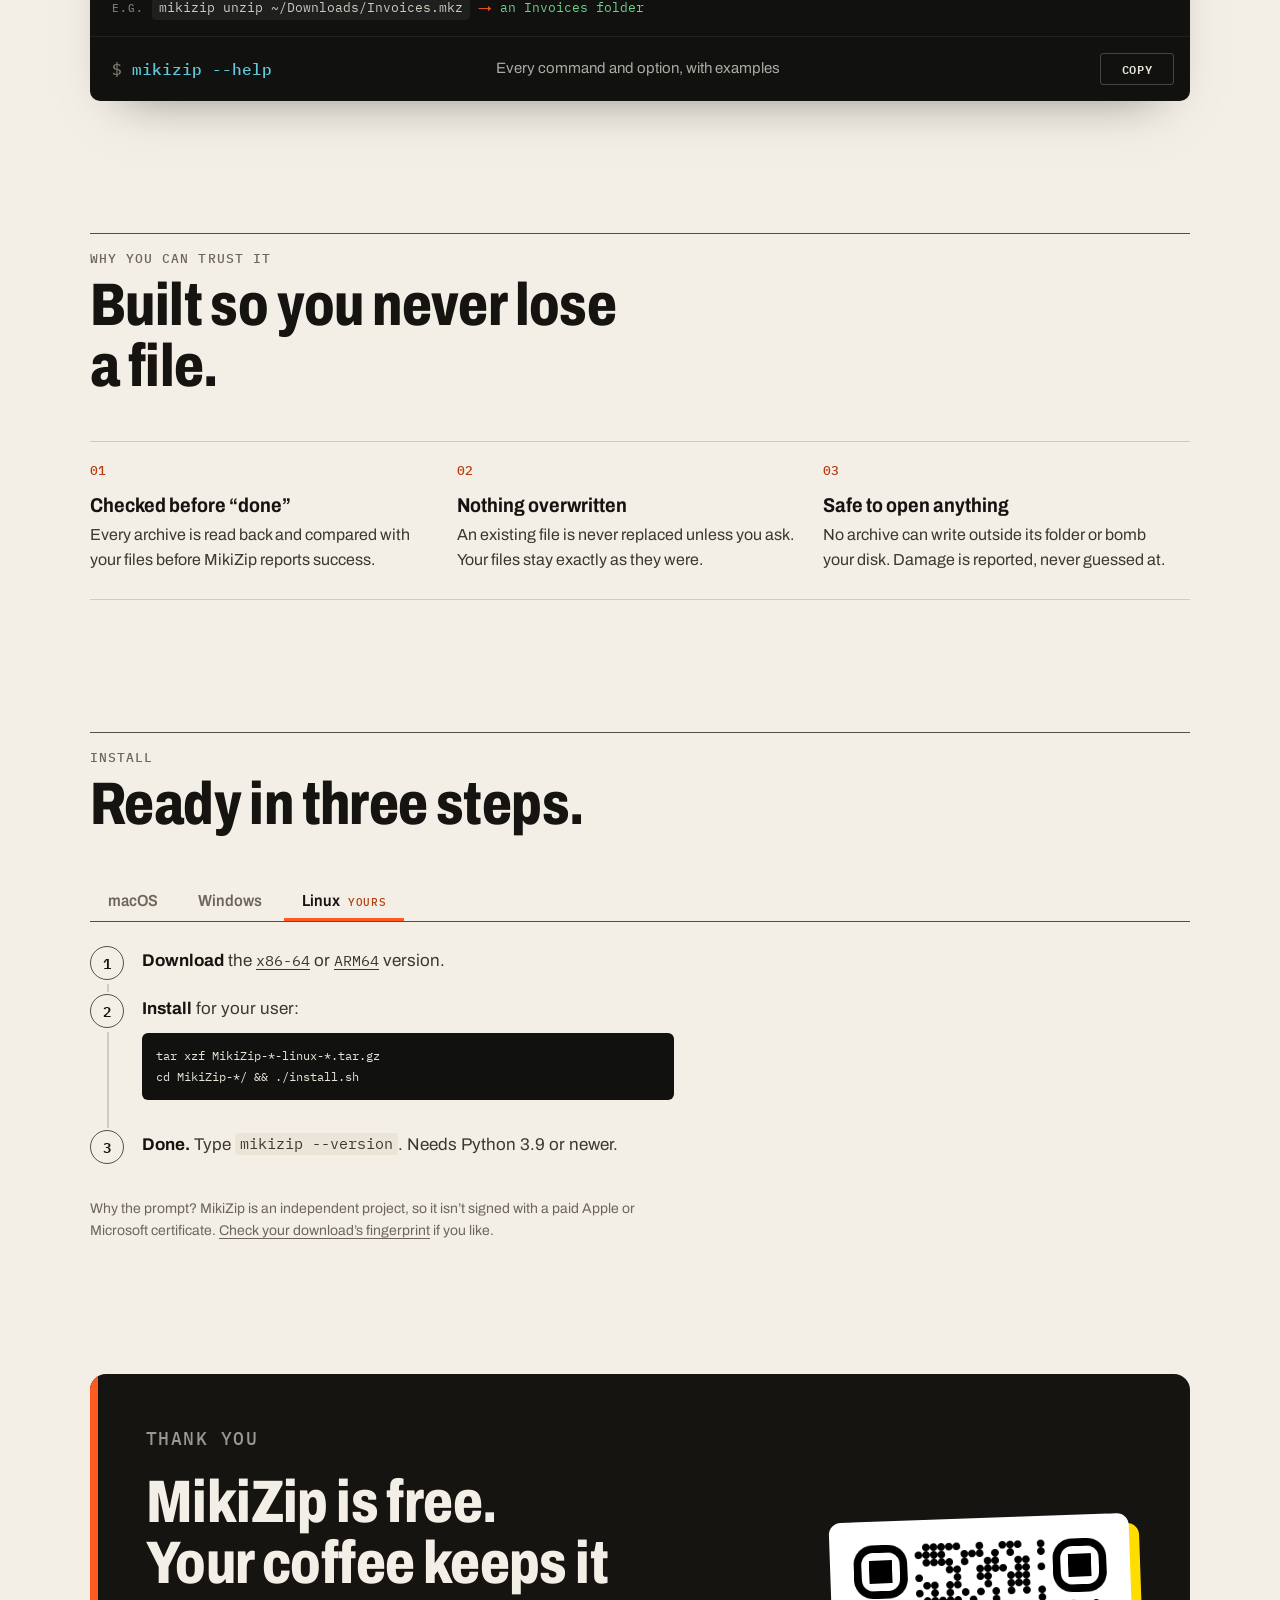
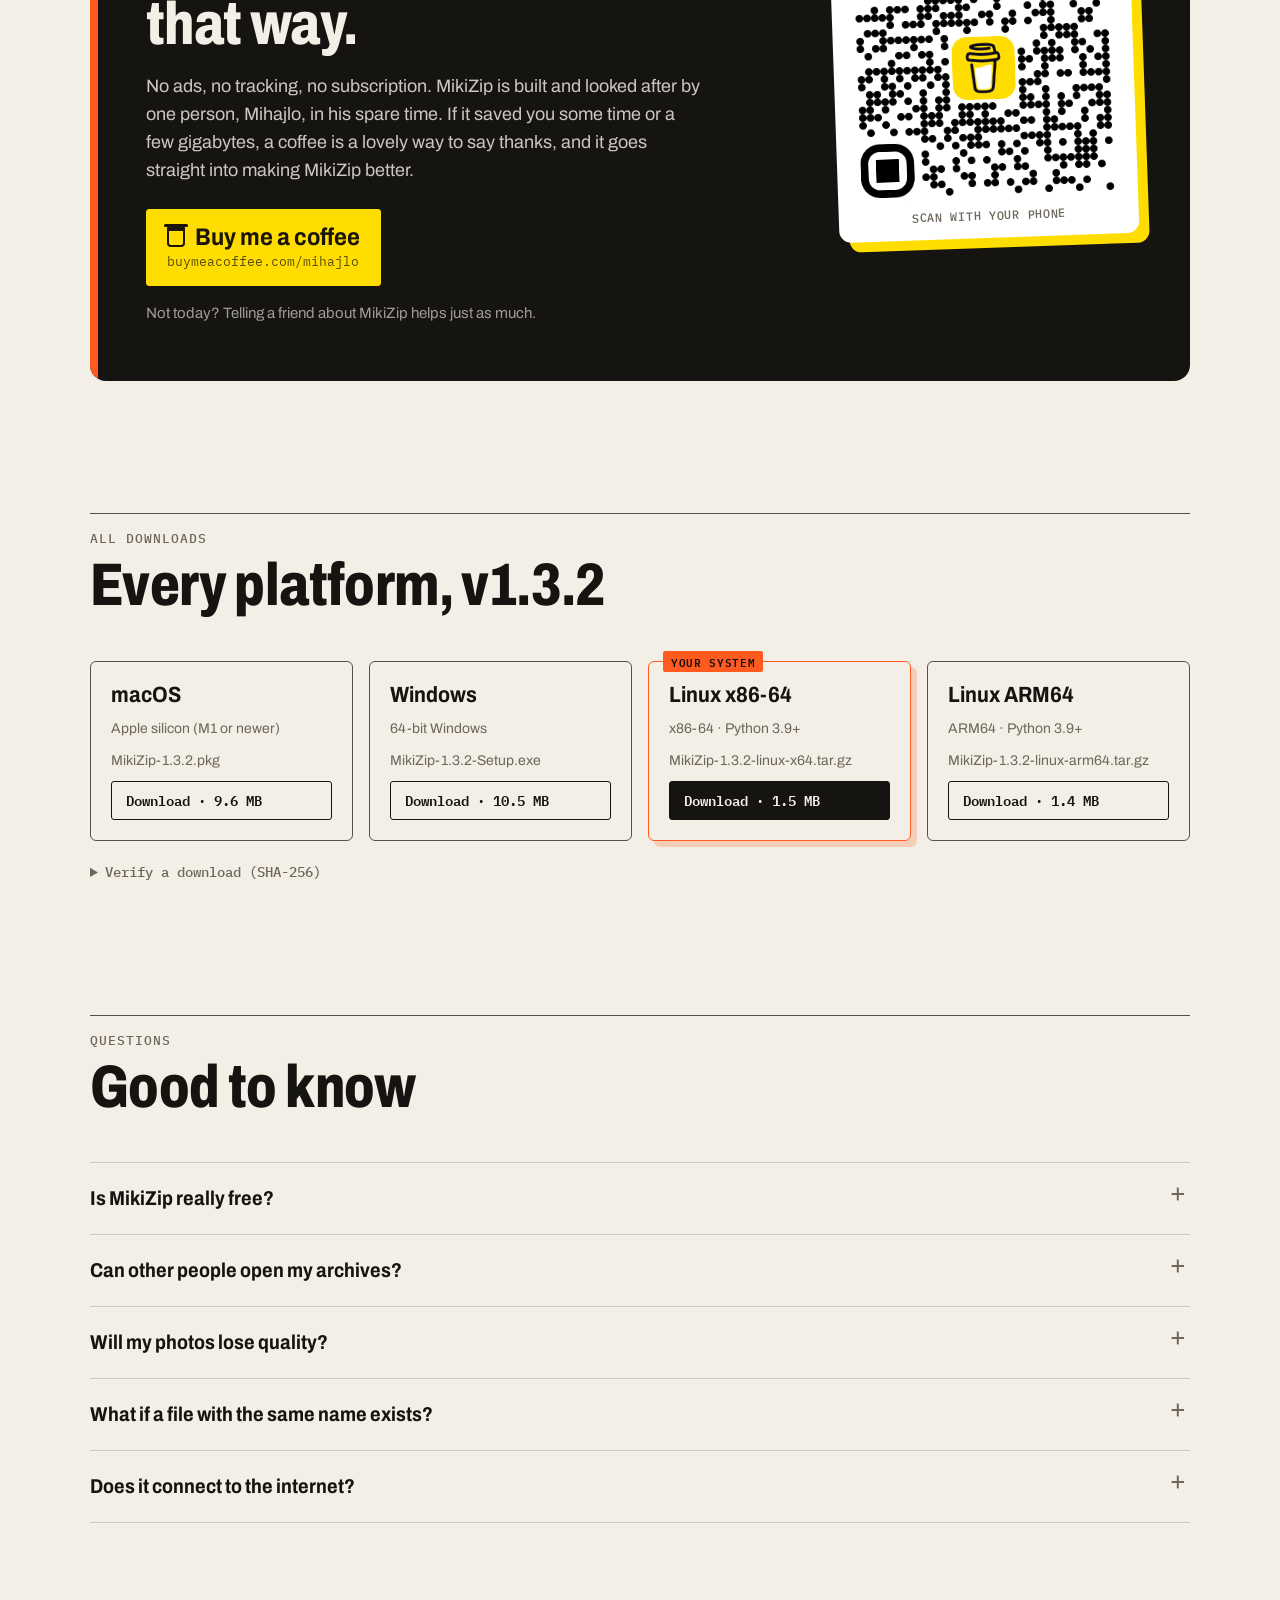
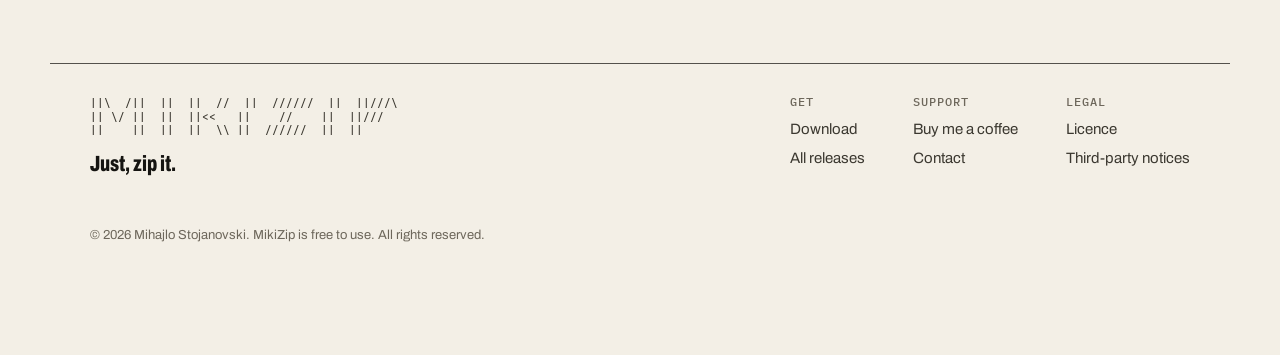
==== commit dc21f16e: "Commands: placeholders, real path examples with results, drag-in tip" ====
--- a/index.html
+++ b/index.html
@@ -139,30 +139,34 @@
     <p class="kicker">Commands</p>
     <h2 id="commands-title">Copy, paste, done.</h2>
   </div>
-  <p class="commands__hint">Open Terminal (macOS, Linux) or Command Prompt (Windows), then replace <code>Photos</code> with your own file or folder.</p>
+  <p class="commands__hint"><b>Fastest way:</b> copy a command, paste it into Terminal (macOS, Linux) or Command Prompt (Windows), then <b>drag your file or folder into the window</b>: its path is typed for you. Press Enter.</p>
   <ul class="cmds">
     <li class="cmd reveal">
-      <code class="cmd__line"><span class="cmd__prompt" aria-hidden="true">$</span><span data-cmd>mikizip zip Photos</span></code>
+      <code class="cmd__line"><span class="cmd__prompt" aria-hidden="true">$</span><span data-cmd="mikizip zip ">mikizip zip</span> <span class="cmd__ph">&lt;file or folder&gt;</span></code>
       <span class="cmd__what">Standard <b>.zip</b> that opens anywhere</span>
       <button class="cmd__copy" type="button" data-copy>Copy</button>
+      <span class="cmd__eg"><span class="cmd__eg-label">e.g.</span> <code>mikizip zip ~/Documents/report.pdf</code> <span class="cmd__arrow" aria-hidden="true">→</span> <span class="cmd__res">report.pdf.zip, next to it</span></span>
     </li>
     <li class="cmd reveal">
-      <code class="cmd__line"><span class="cmd__prompt" aria-hidden="true">$</span><span data-cmd>mikizip 7z Photos</span></code>
-      <span class="cmd__what">Much smaller <b>.7z</b>, opens in 7-Zip, WinRAR, Keka</span>
-      <button class="cmd__copy" type="button" data-copy>Copy</button>
+      <code class="cmd__line"><span class="cmd__prompt" aria-hidden="true">$</span><span data-cmd="mikizip 7z ">mikizip 7z</span> <span class="cmd__ph">&lt;file or folder&gt;</span></code>
+      <span class="cmd__what">Much smaller <b>.7z</b> (7-Zip, WinRAR, Keka)</span>
+      <button class="cmd__copy" type="button" data-copy>Copy</button>
+      <span class="cmd__eg"><span class="cmd__eg-label">e.g.</span> <code>mikizip 7z ~/Pictures/Holiday</code> <span class="cmd__arrow" aria-hidden="true">→</span> <span class="cmd__res">Holiday.7z</span></span>
     </li>
     <li class="cmd cmd--max reveal">
-      <code class="cmd__line"><span class="cmd__prompt" aria-hidden="true">$</span><span data-cmd>mikizip max Photos</span></code>
+      <code class="cmd__line"><span class="cmd__prompt" aria-hidden="true">$</span><span data-cmd="mikizip max ">mikizip max</span> <span class="cmd__ph">&lt;file or folder&gt;</span></code>
       <span class="cmd__what">Smallest: MikiZip <b>MAX</b> (.mkz)</span>
       <button class="cmd__copy" type="button" data-copy>Copy</button>
+      <span class="cmd__eg"><span class="cmd__eg-label">e.g.</span> <code>mikizip max ~/Documents/Invoices</code> <span class="cmd__arrow" aria-hidden="true">→</span> <span class="cmd__res">Invoices.mkz</span></span>
     </li>
     <li class="cmd reveal">
-      <code class="cmd__line"><span class="cmd__prompt" aria-hidden="true">$</span><span data-cmd>mikizip unzip Photos.mkz</span></code>
+      <code class="cmd__line"><span class="cmd__prompt" aria-hidden="true">$</span><span data-cmd="mikizip unzip ">mikizip unzip</span> <span class="cmd__ph">&lt;archive&gt;</span></code>
       <span class="cmd__what">Unpacks a <b>.zip</b>, <b>.7z</b> or <b>.mkz</b> right beside it</span>
       <button class="cmd__copy" type="button" data-copy>Copy</button>
+      <span class="cmd__eg"><span class="cmd__eg-label">e.g.</span> <code>mikizip unzip ~/Downloads/Invoices.mkz</code> <span class="cmd__arrow" aria-hidden="true">→</span> <span class="cmd__res">an Invoices folder</span></span>
     </li>
     <li class="cmd cmd--help reveal">
-      <code class="cmd__line"><span class="cmd__prompt" aria-hidden="true">$</span><span data-cmd>mikizip --help</span></code>
+      <code class="cmd__line"><span class="cmd__prompt" aria-hidden="true">$</span><span data-cmd="mikizip --help">mikizip --help</span></code>
       <span class="cmd__what">Every command and option, with examples</span>
       <button class="cmd__copy" type="button" data-copy>Copy</button>
     </li>
--- a/assets/styles.css
+++ b/assets/styles.css
@@ -229,9 +229,10 @@
 .js .reveal:not(.in) .meter::after { transform: scaleX(1.9); }
 
 /* ------------------------------------------------------------------ commands */
-.commands__hint { margin: 0 0 20px; color: var(--muted); font-size: 16px; max-width: 64ch; }
+.commands__hint { margin: 0 0 20px; color: var(--muted); font-size: 16px; max-width: 70ch; }
+.commands__hint b { color: var(--ink); font-weight: 600; }
 .cmds { list-style: none; margin: 0; padding: 0; border-radius: 10px; overflow: hidden; background: var(--term-bg); color: var(--term-fg); box-shadow: 0 24px 50px -32px rgba(0,0,0,.5); }
-.cmd { display: grid; grid-template-columns: minmax(0, 290px) minmax(0, 1fr) auto; gap: 8px 24px; align-items: center; padding: 16px 16px 16px 22px; border-top: 1px solid rgba(255,255,255,.07); position: relative; }
+.cmd { display: grid; grid-template-columns: minmax(0, 360px) minmax(0, 1fr) auto; gap: 8px 24px; align-items: center; padding: 16px 16px 16px 22px; border-top: 1px solid rgba(255,255,255,.07); position: relative; }
 .cmd:first-child { border-top: 0; }
 .cmd::before { content: ""; position: absolute; left: 0; top: 0; bottom: 0; width: 3px; background: transparent; transition: background .2s; }
 .cmd:hover::before { background: var(--signal); }
@@ -240,6 +241,12 @@
 .cmd--max .cmd__line [data-cmd] { color: var(--signal); }
 .cmd--help .cmd__line [data-cmd] { color: var(--term-cyan); }
 .cmd__what { font-size: 15px; color: color-mix(in srgb, var(--term-fg) 72%, transparent); }
+.cmd__ph { color: var(--term-dim); font-style: italic; border-bottom: 1px dashed rgba(255,255,255,.28); }
+.cmd__eg { grid-column: 1 / -1; font-size: 13.5px; color: var(--term-dim); display: flex; flex-wrap: wrap; gap: 4px 8px; align-items: baseline; margin-top: -2px; }
+.cmd__eg code { background: rgba(255,255,255,.06); color: color-mix(in srgb, var(--term-fg) 88%, transparent); padding: 2px 7px; border-radius: 4px; font-size: 13px; }
+.cmd__eg-label { font: 500 11px/1 var(--mono); letter-spacing: .08em; text-transform: uppercase; }
+.cmd__arrow { color: var(--signal); }
+.cmd__res { color: var(--term-green); font-family: var(--mono); font-size: 13px; }
 .cmd__what b { color: var(--term-fg); font-weight: 600; }
 .cmd__copy {
   appearance: none; cursor: pointer; border: 1px solid rgba(255,255,255,.22); background: transparent; color: var(--term-fg);
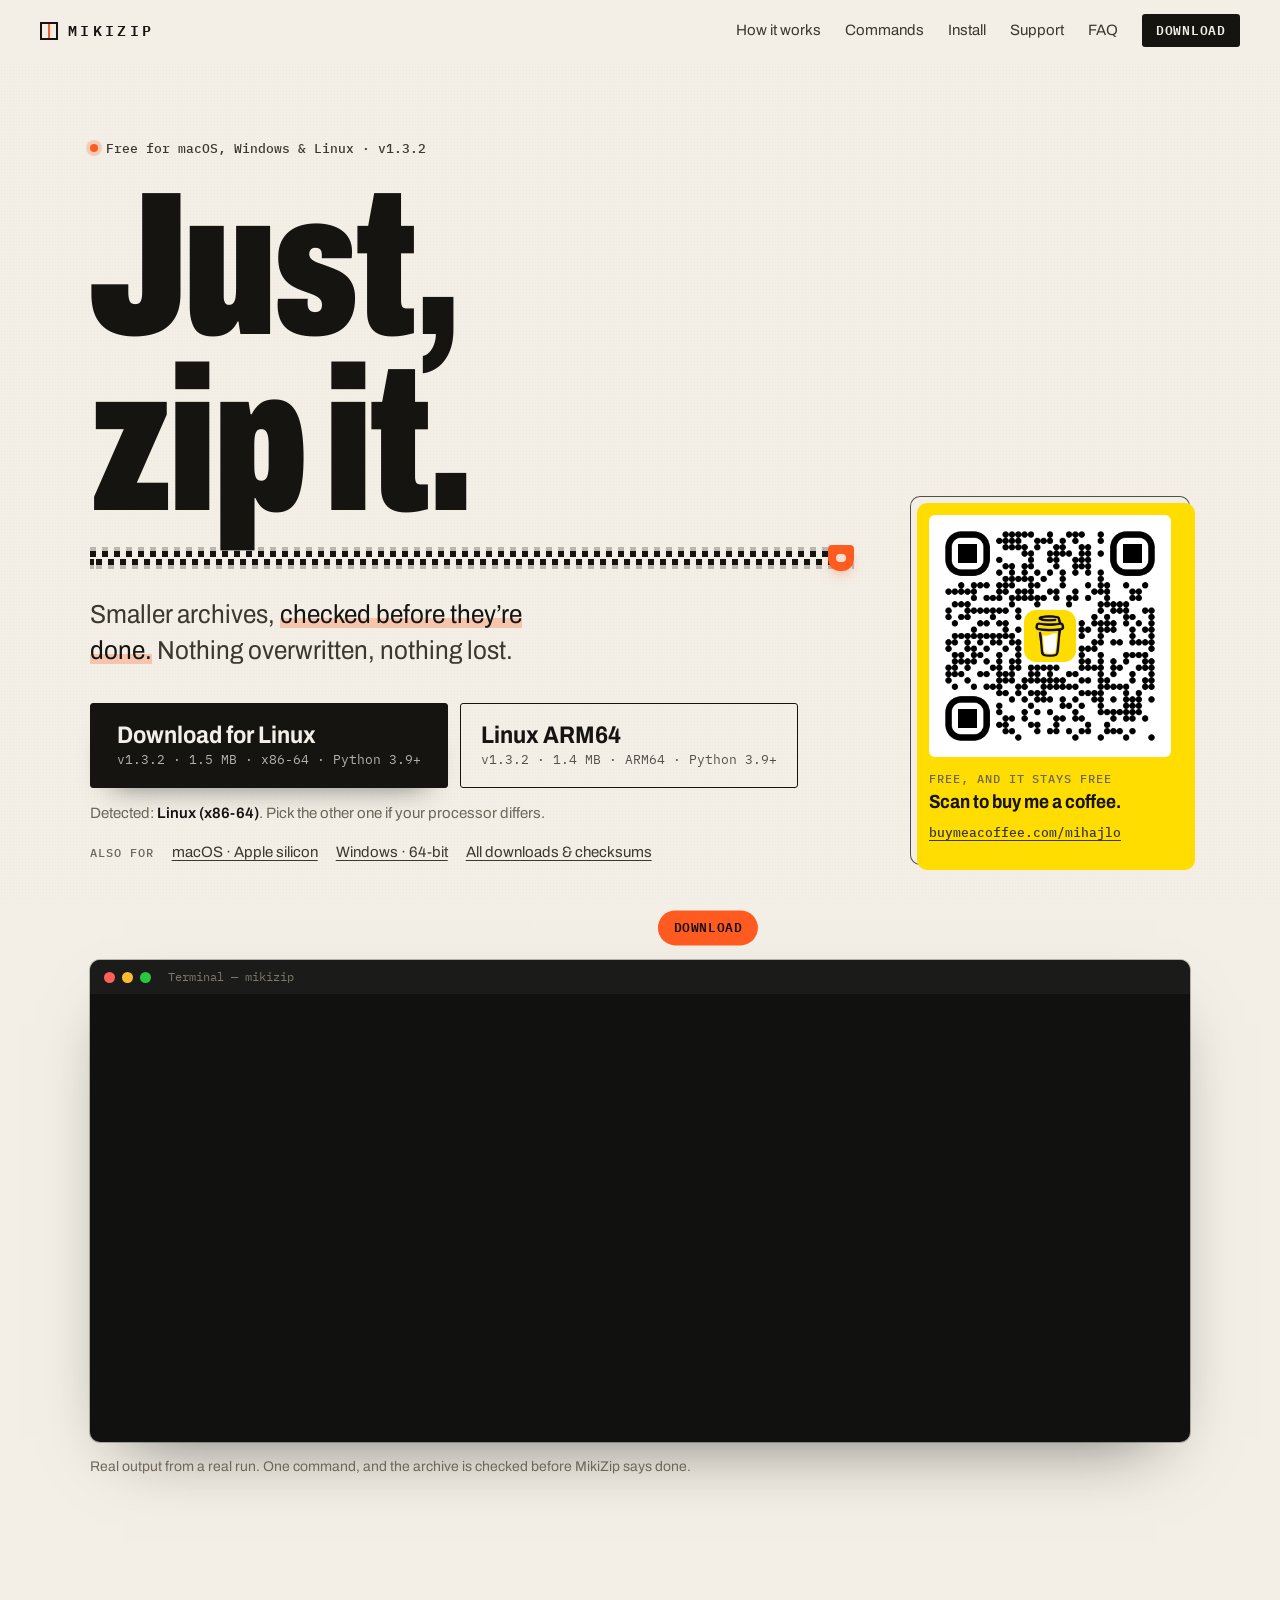
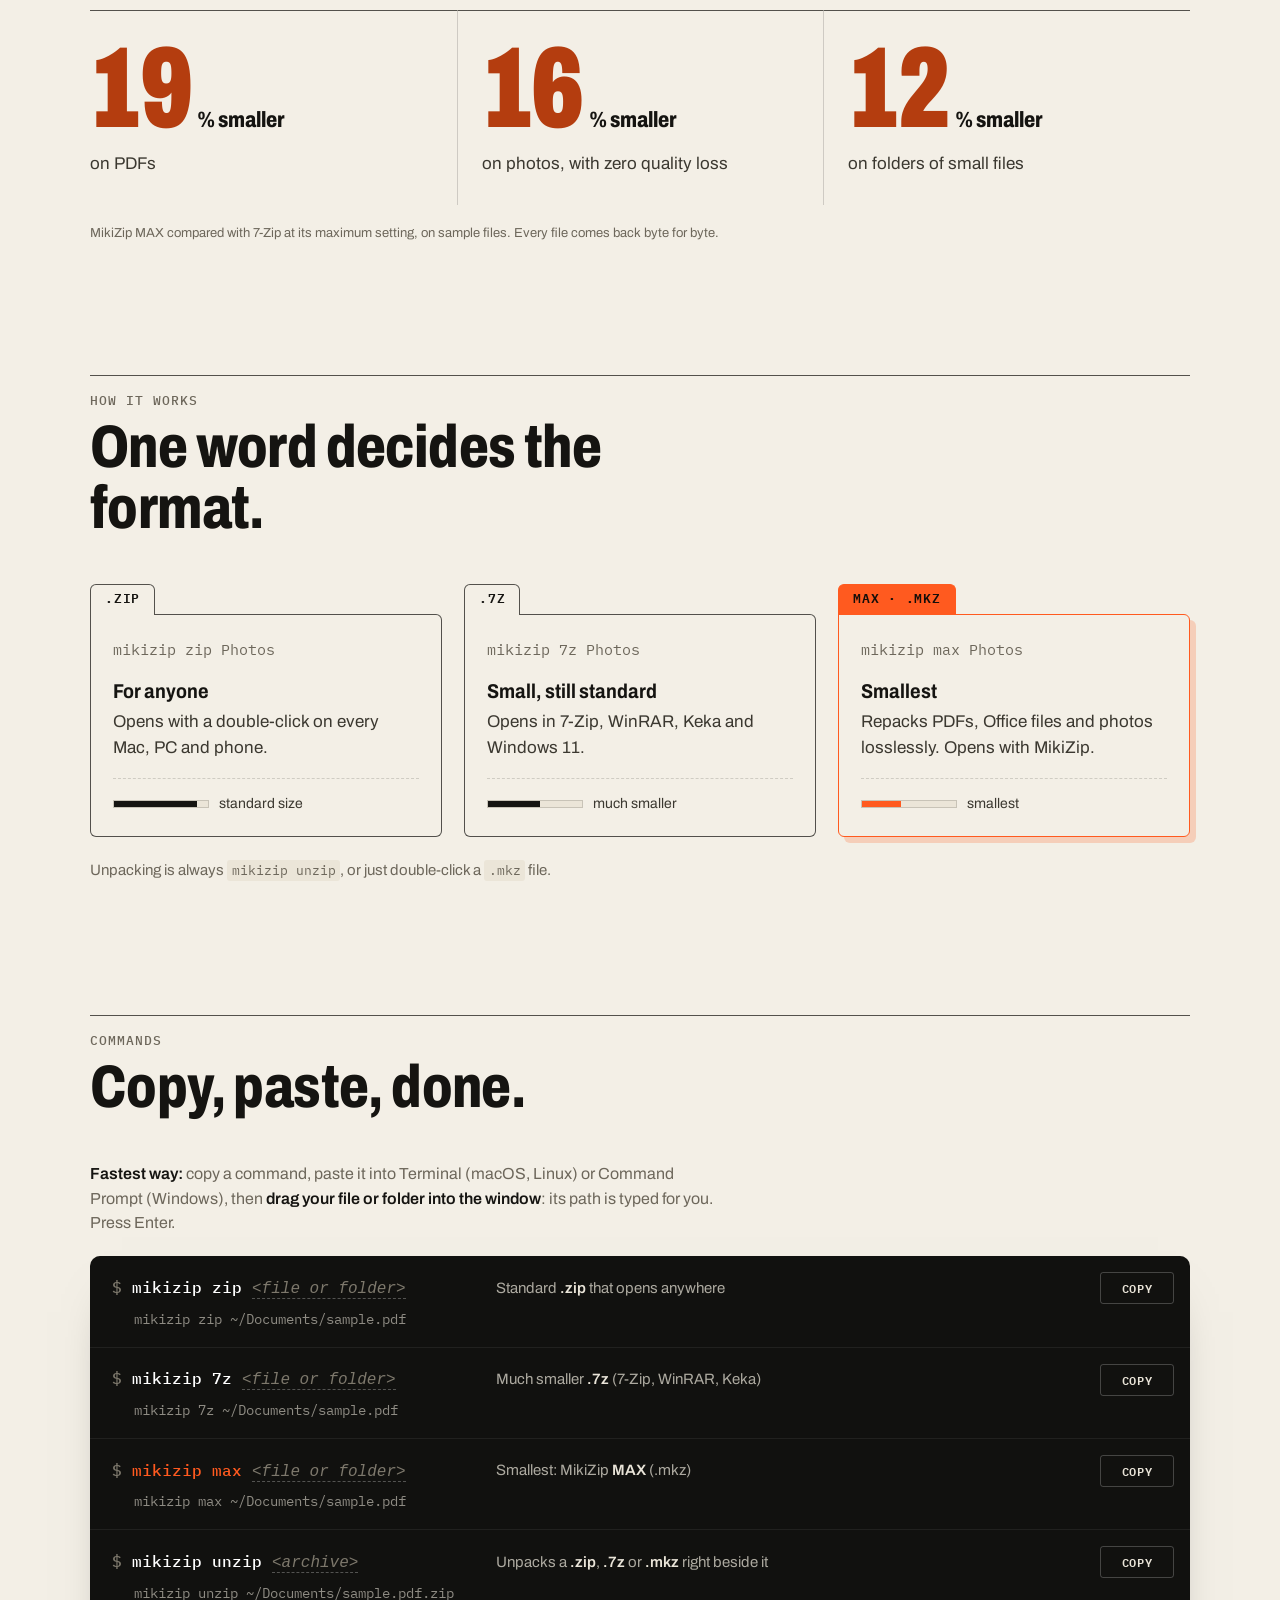
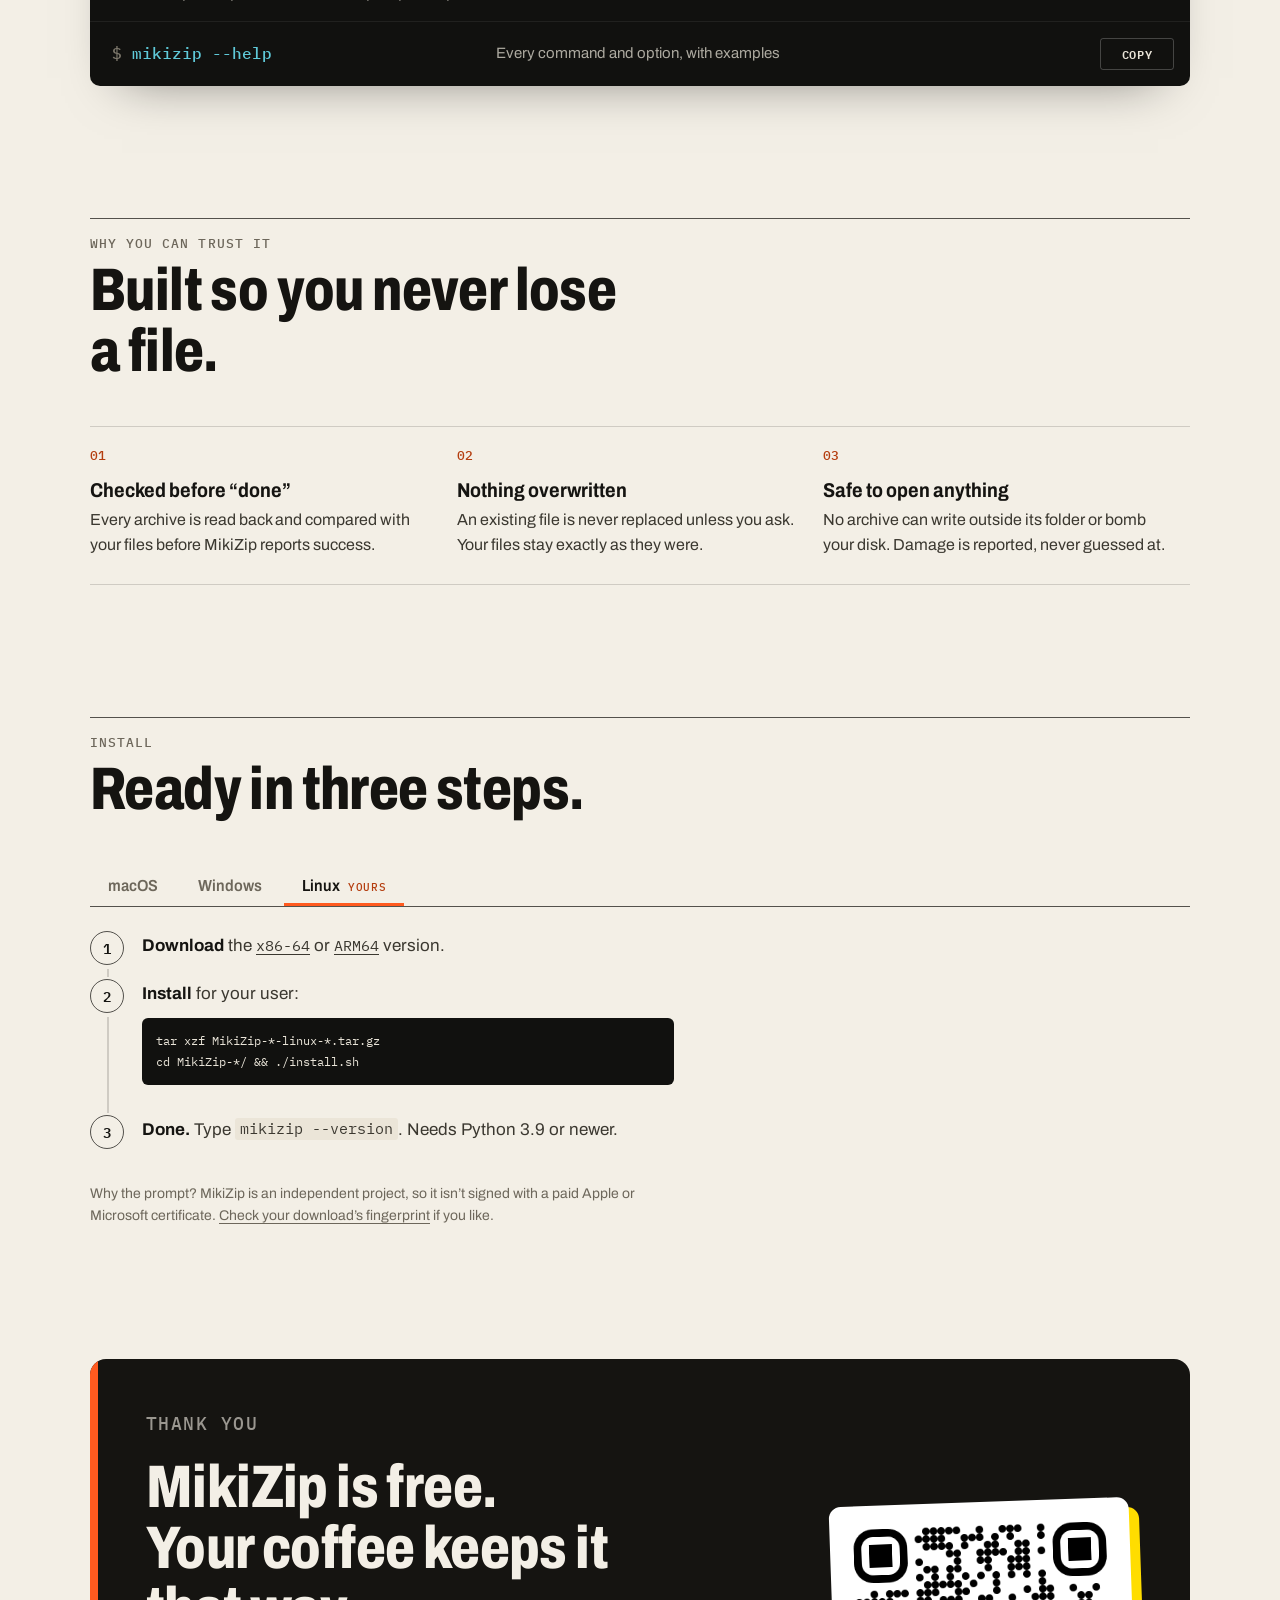
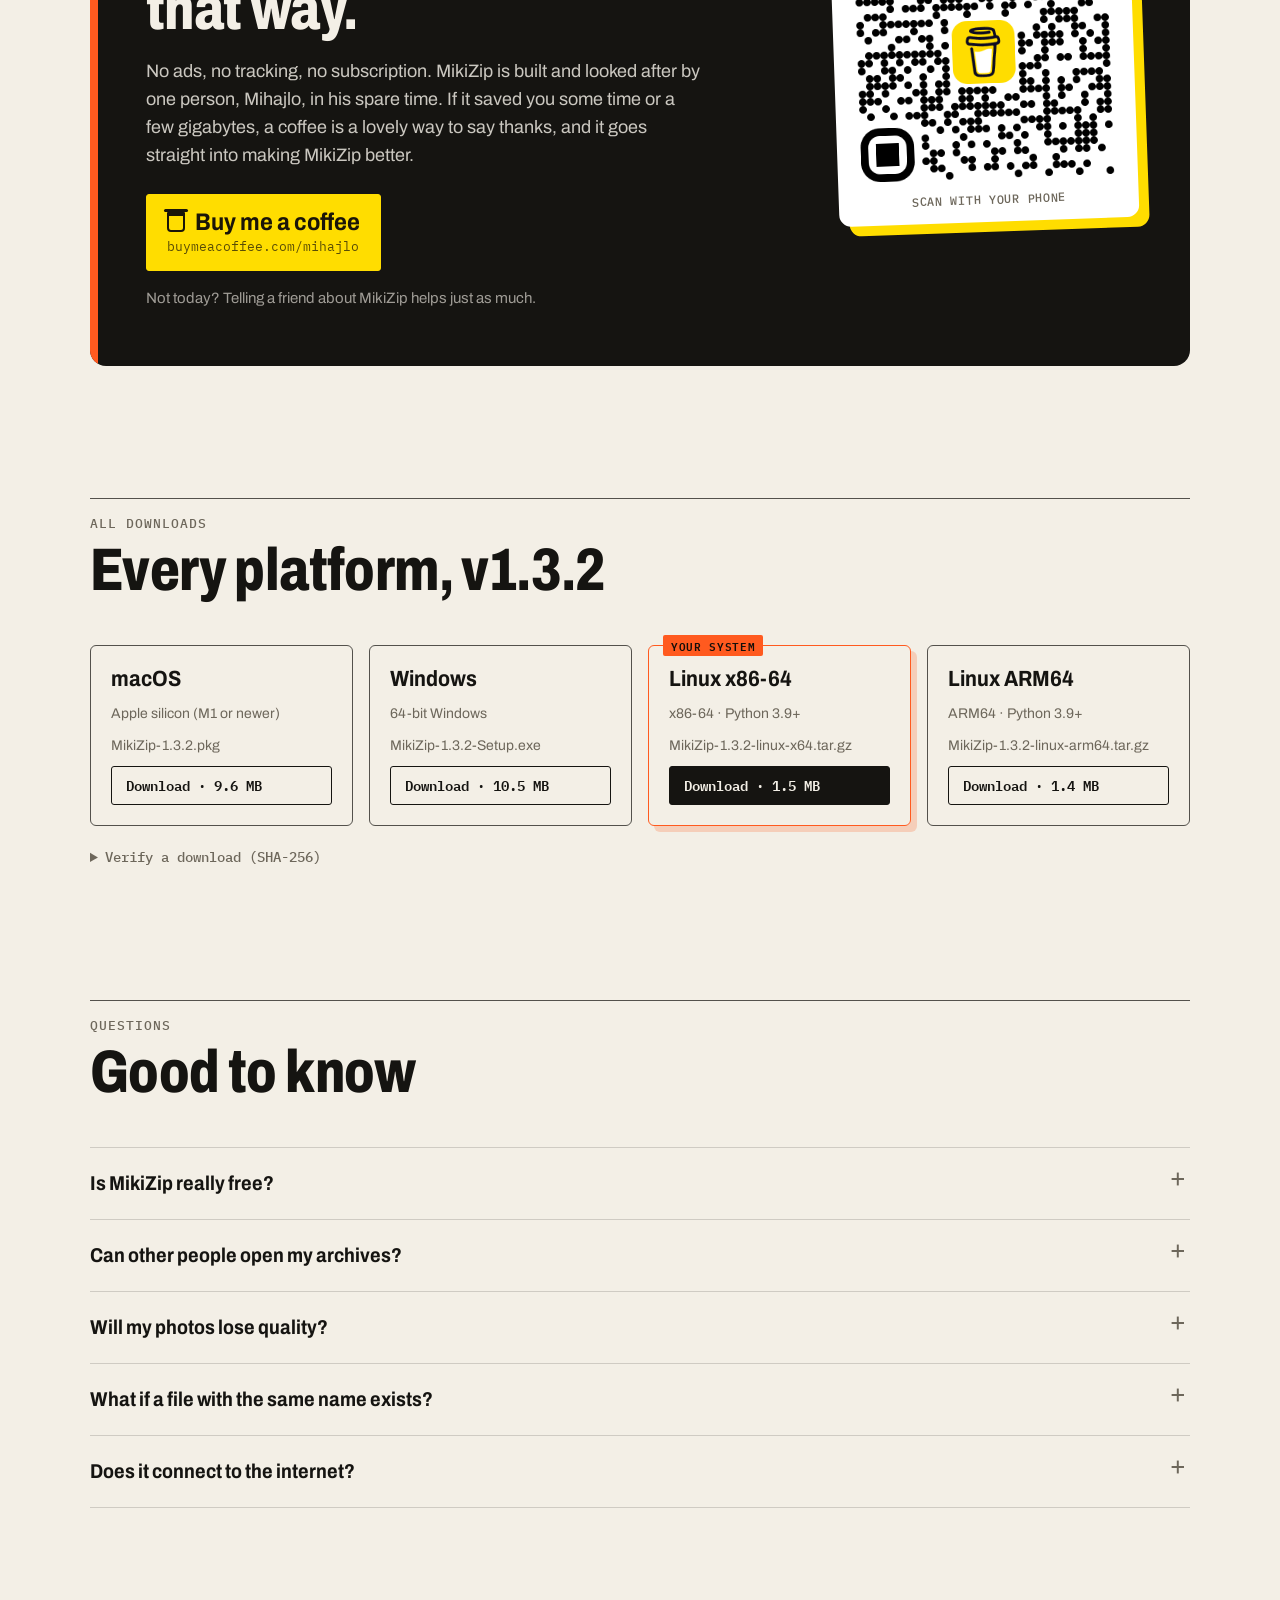
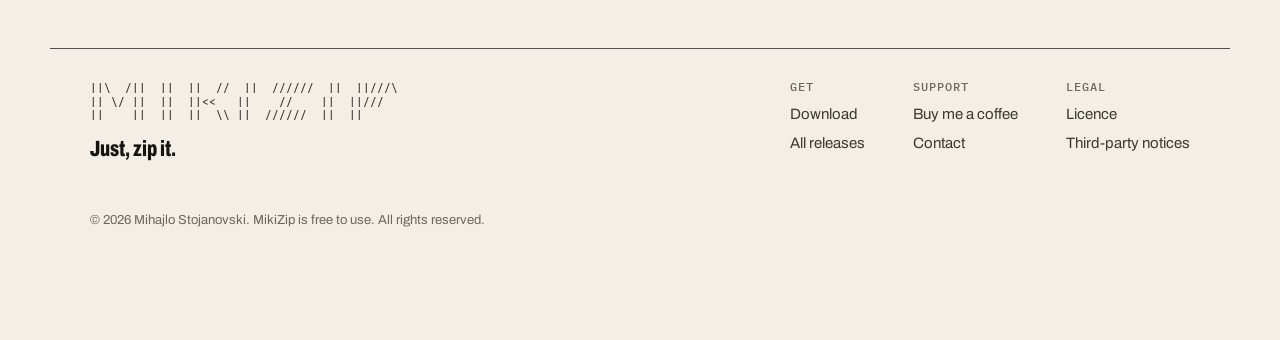
==== commit 0d19c639: "Commands: pattern plus one sample.pdf example each" ====
--- a/index.html
+++ b/index.html
@@ -145,25 +145,25 @@
       <code class="cmd__line"><span class="cmd__prompt" aria-hidden="true">$</span><span data-cmd="mikizip zip ">mikizip zip</span> <span class="cmd__ph">&lt;file or folder&gt;</span></code>
       <span class="cmd__what">Standard <b>.zip</b> that opens anywhere</span>
       <button class="cmd__copy" type="button" data-copy>Copy</button>
-      <span class="cmd__eg"><span class="cmd__eg-label">e.g.</span> <code>mikizip zip ~/Documents/report.pdf</code> <span class="cmd__arrow" aria-hidden="true">→</span> <span class="cmd__res">report.pdf.zip, next to it</span></span>
+      <code class="cmd__eg">mikizip zip ~/Documents/sample.pdf</code>
     </li>
     <li class="cmd reveal">
       <code class="cmd__line"><span class="cmd__prompt" aria-hidden="true">$</span><span data-cmd="mikizip 7z ">mikizip 7z</span> <span class="cmd__ph">&lt;file or folder&gt;</span></code>
       <span class="cmd__what">Much smaller <b>.7z</b> (7-Zip, WinRAR, Keka)</span>
       <button class="cmd__copy" type="button" data-copy>Copy</button>
-      <span class="cmd__eg"><span class="cmd__eg-label">e.g.</span> <code>mikizip 7z ~/Pictures/Holiday</code> <span class="cmd__arrow" aria-hidden="true">→</span> <span class="cmd__res">Holiday.7z</span></span>
+      <code class="cmd__eg">mikizip 7z ~/Documents/sample.pdf</code>
     </li>
     <li class="cmd cmd--max reveal">
       <code class="cmd__line"><span class="cmd__prompt" aria-hidden="true">$</span><span data-cmd="mikizip max ">mikizip max</span> <span class="cmd__ph">&lt;file or folder&gt;</span></code>
       <span class="cmd__what">Smallest: MikiZip <b>MAX</b> (.mkz)</span>
       <button class="cmd__copy" type="button" data-copy>Copy</button>
-      <span class="cmd__eg"><span class="cmd__eg-label">e.g.</span> <code>mikizip max ~/Documents/Invoices</code> <span class="cmd__arrow" aria-hidden="true">→</span> <span class="cmd__res">Invoices.mkz</span></span>
+      <code class="cmd__eg">mikizip max ~/Documents/sample.pdf</code>
     </li>
     <li class="cmd reveal">
       <code class="cmd__line"><span class="cmd__prompt" aria-hidden="true">$</span><span data-cmd="mikizip unzip ">mikizip unzip</span> <span class="cmd__ph">&lt;archive&gt;</span></code>
       <span class="cmd__what">Unpacks a <b>.zip</b>, <b>.7z</b> or <b>.mkz</b> right beside it</span>
       <button class="cmd__copy" type="button" data-copy>Copy</button>
-      <span class="cmd__eg"><span class="cmd__eg-label">e.g.</span> <code>mikizip unzip ~/Downloads/Invoices.mkz</code> <span class="cmd__arrow" aria-hidden="true">→</span> <span class="cmd__res">an Invoices folder</span></span>
+      <code class="cmd__eg">mikizip unzip ~/Documents/sample.pdf.zip</code>
     </li>
     <li class="cmd cmd--help reveal">
       <code class="cmd__line"><span class="cmd__prompt" aria-hidden="true">$</span><span data-cmd="mikizip --help">mikizip --help</span></code>
--- a/assets/styles.css
+++ b/assets/styles.css
@@ -242,11 +242,7 @@
 .cmd--help .cmd__line [data-cmd] { color: var(--term-cyan); }
 .cmd__what { font-size: 15px; color: color-mix(in srgb, var(--term-fg) 72%, transparent); }
 .cmd__ph { color: var(--term-dim); font-style: italic; border-bottom: 1px dashed rgba(255,255,255,.28); }
-.cmd__eg { grid-column: 1 / -1; font-size: 13.5px; color: var(--term-dim); display: flex; flex-wrap: wrap; gap: 4px 8px; align-items: baseline; margin-top: -2px; }
-.cmd__eg code { background: rgba(255,255,255,.06); color: color-mix(in srgb, var(--term-fg) 88%, transparent); padding: 2px 7px; border-radius: 4px; font-size: 13px; }
-.cmd__eg-label { font: 500 11px/1 var(--mono); letter-spacing: .08em; text-transform: uppercase; }
-.cmd__arrow { color: var(--signal); }
-.cmd__res { color: var(--term-green); font-family: var(--mono); font-size: 13px; }
+.cmd__eg { grid-column: 1 / -1; margin-top: -4px; padding-left: 1.55em; background: none; font: 400 14px/1.4 var(--mono); color: color-mix(in srgb, var(--term-fg) 58%, transparent); white-space: nowrap; overflow: hidden; text-overflow: ellipsis; }
 .cmd__what b { color: var(--term-fg); font-weight: 600; }
 .cmd__copy {
   appearance: none; cursor: pointer; border: 1px solid rgba(255,255,255,.22); background: transparent; color: var(--term-fg);
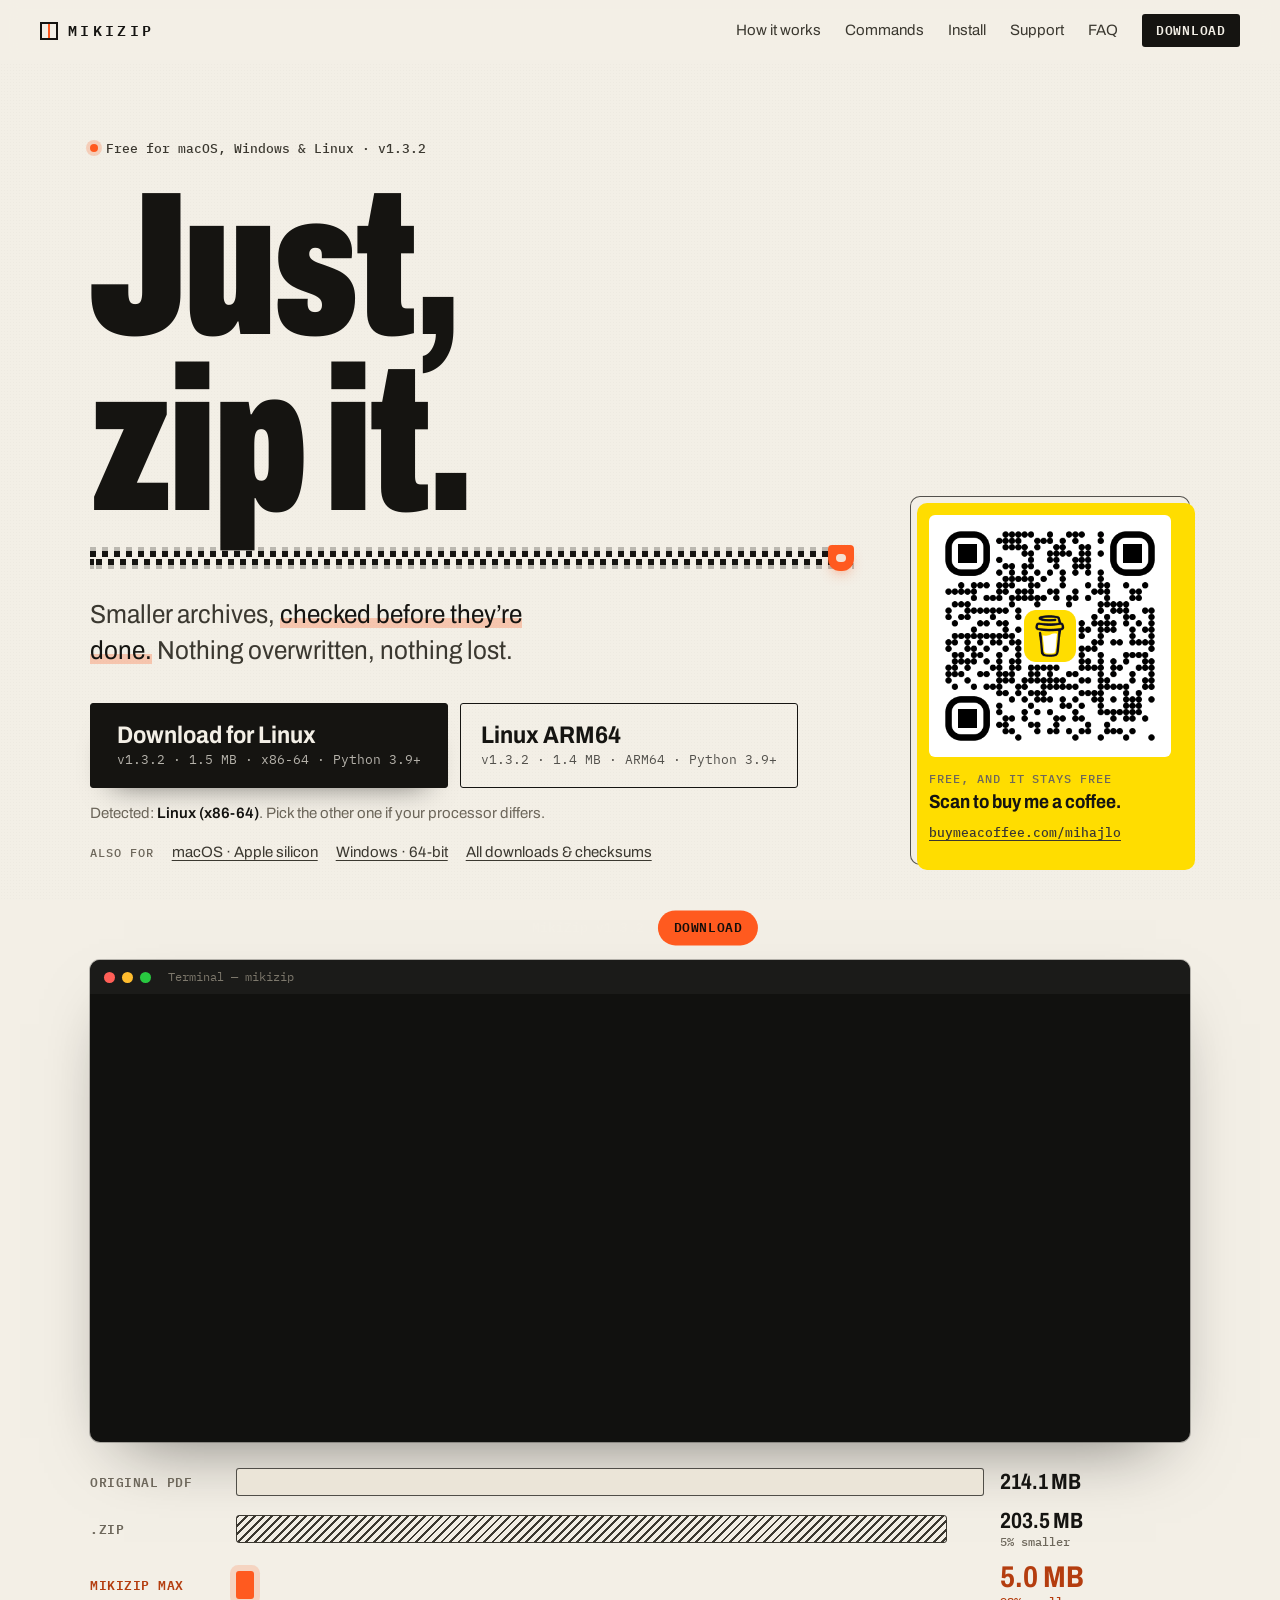
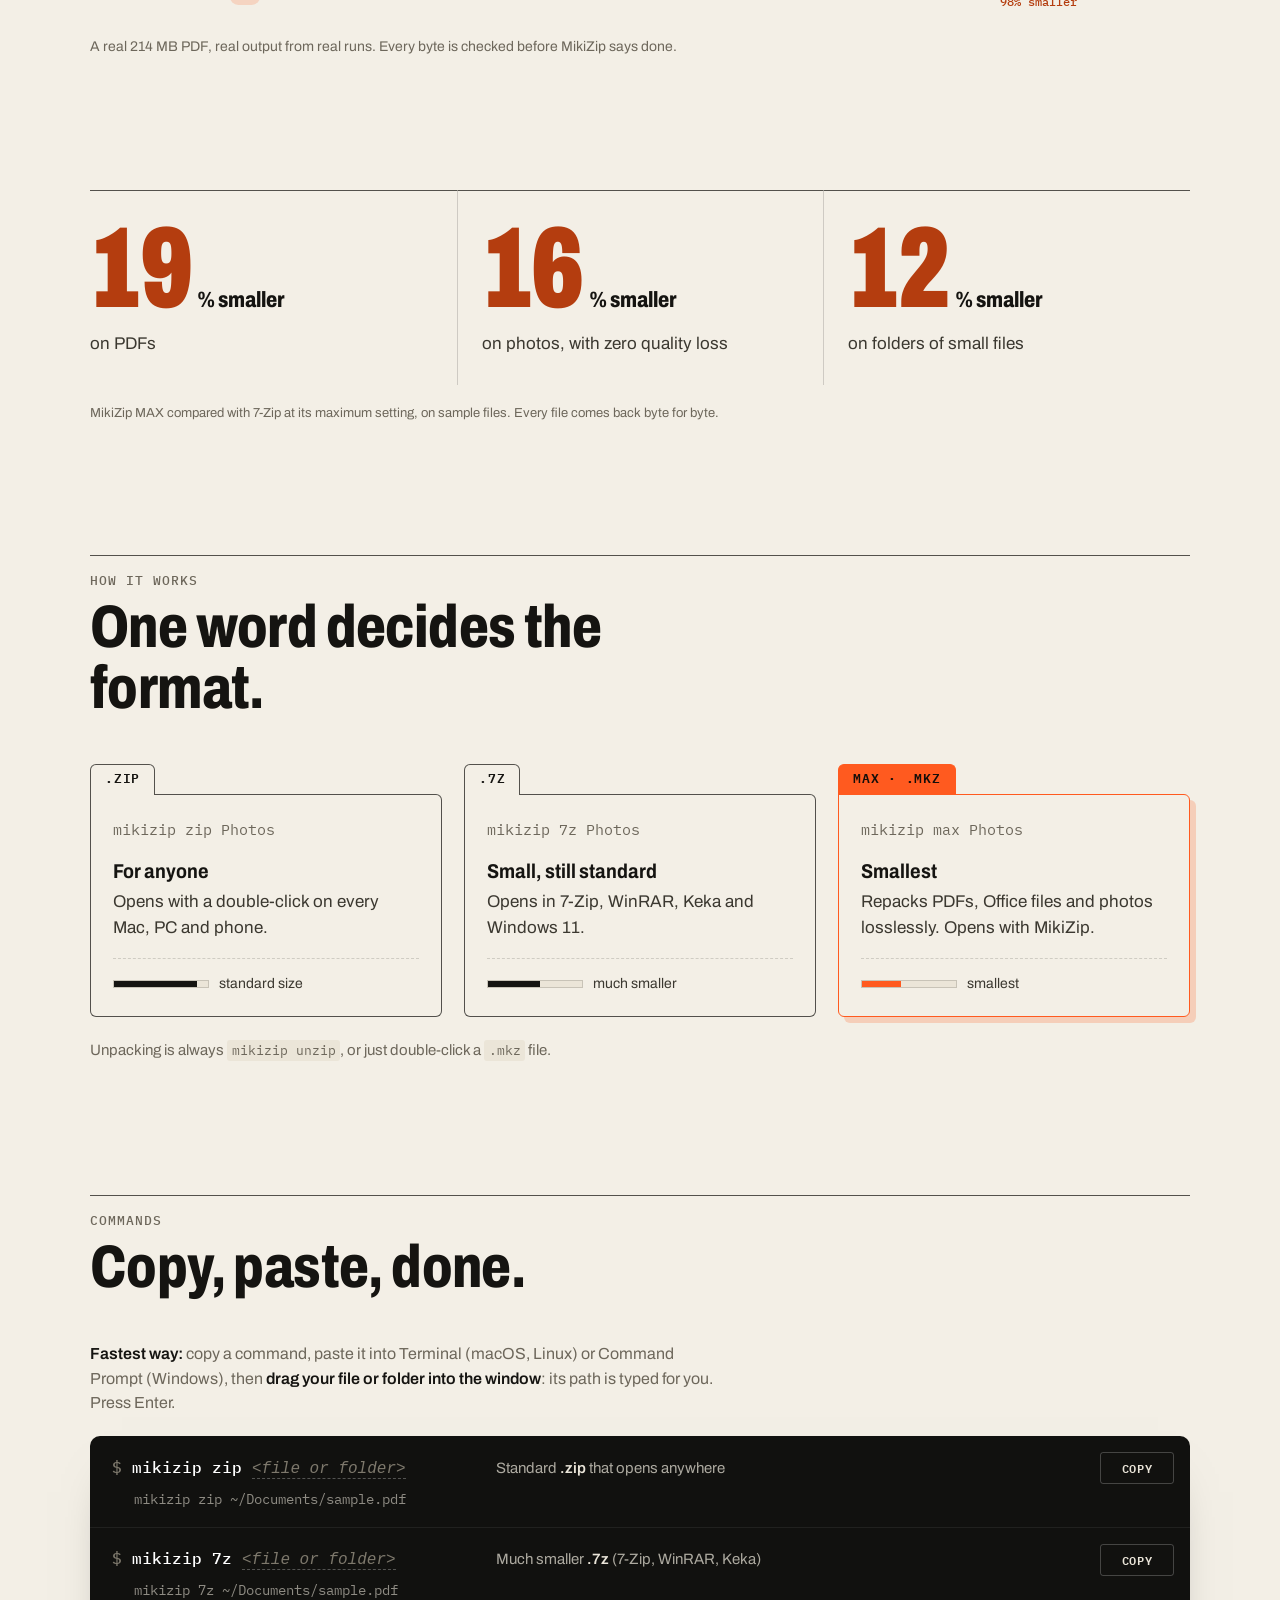
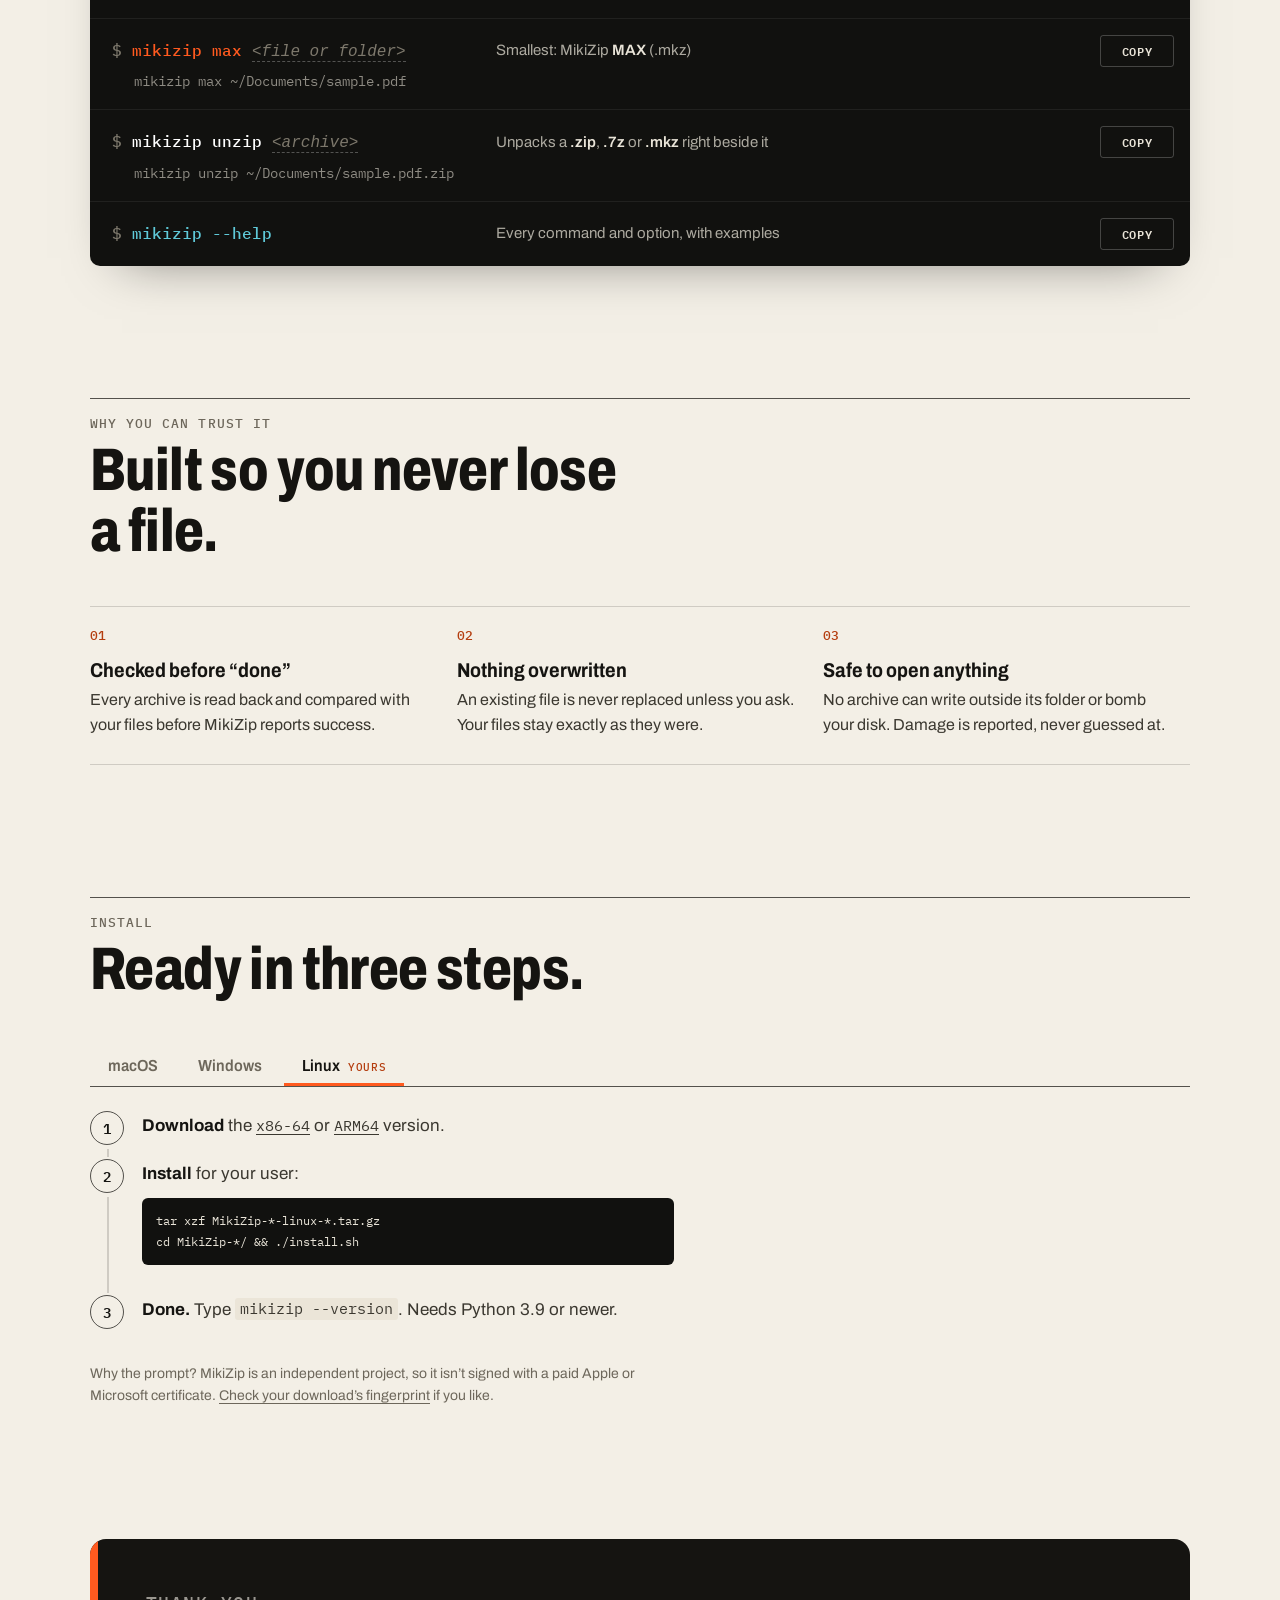
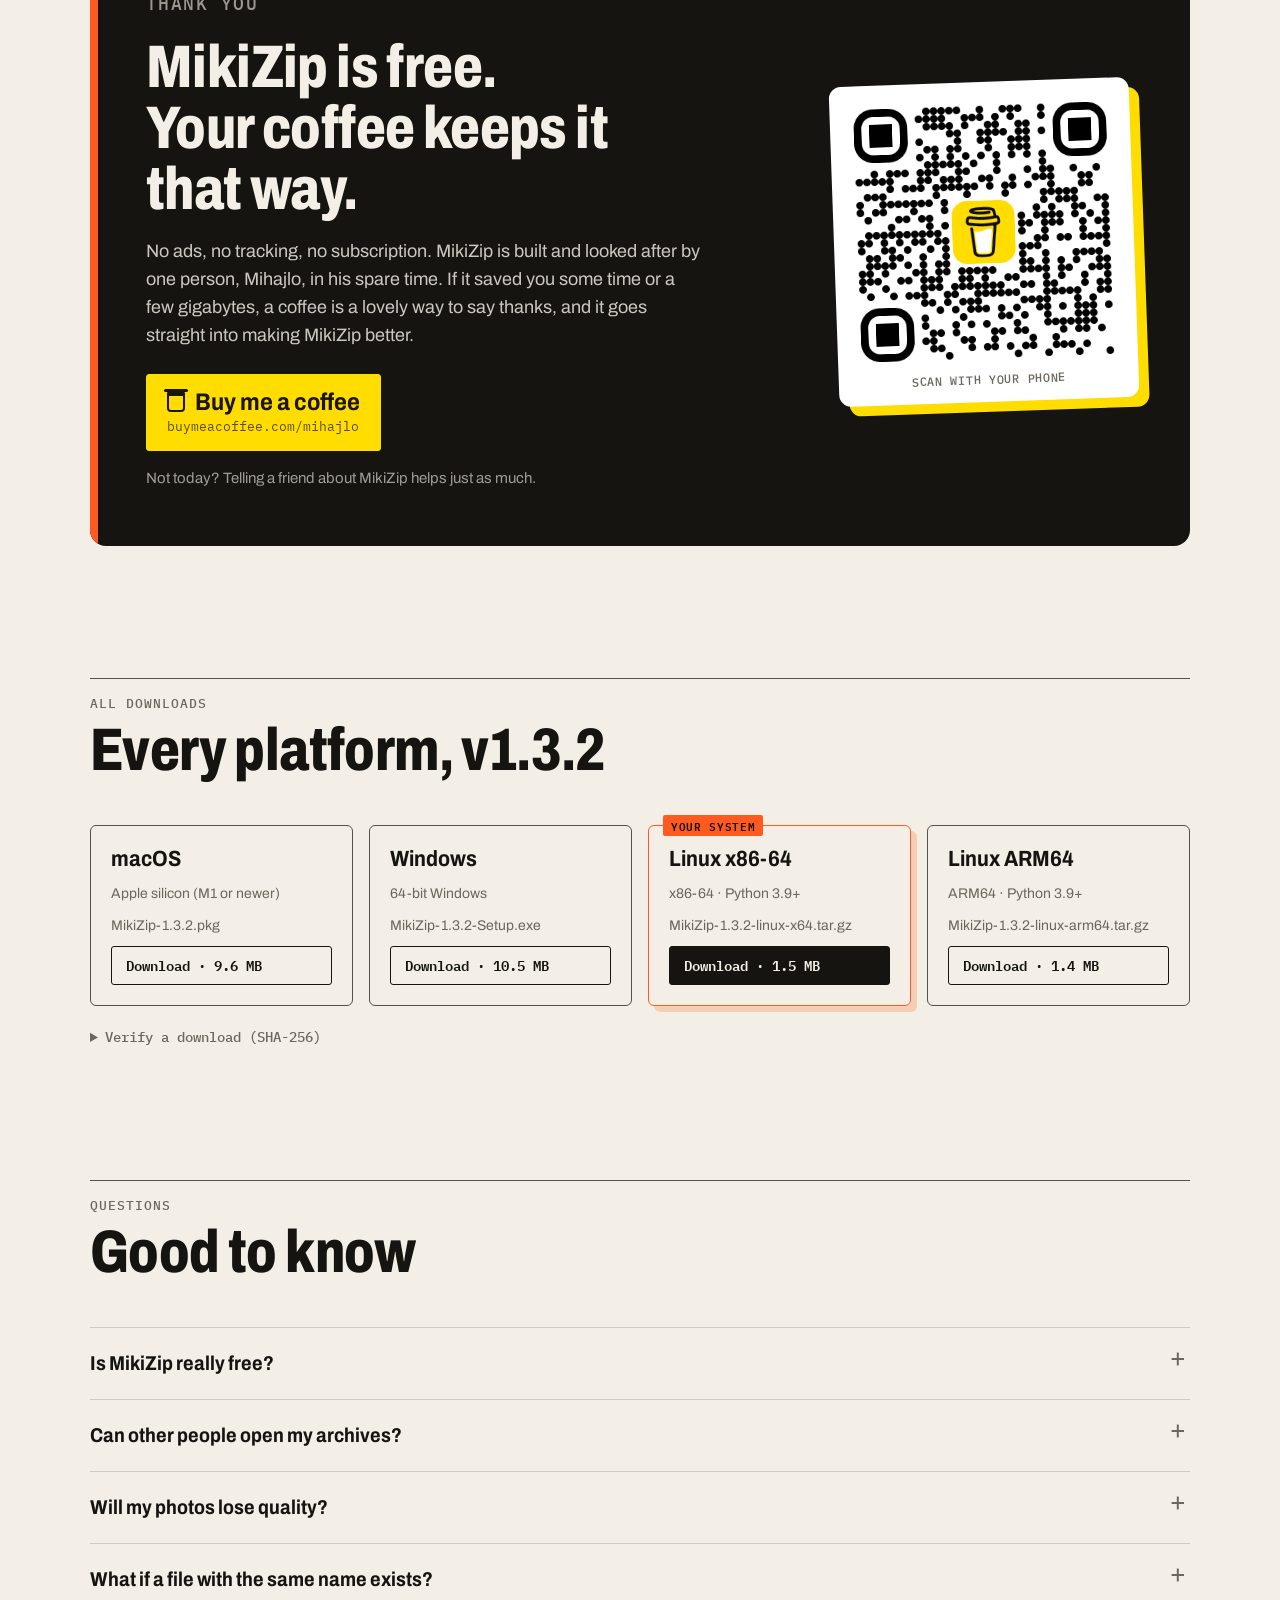
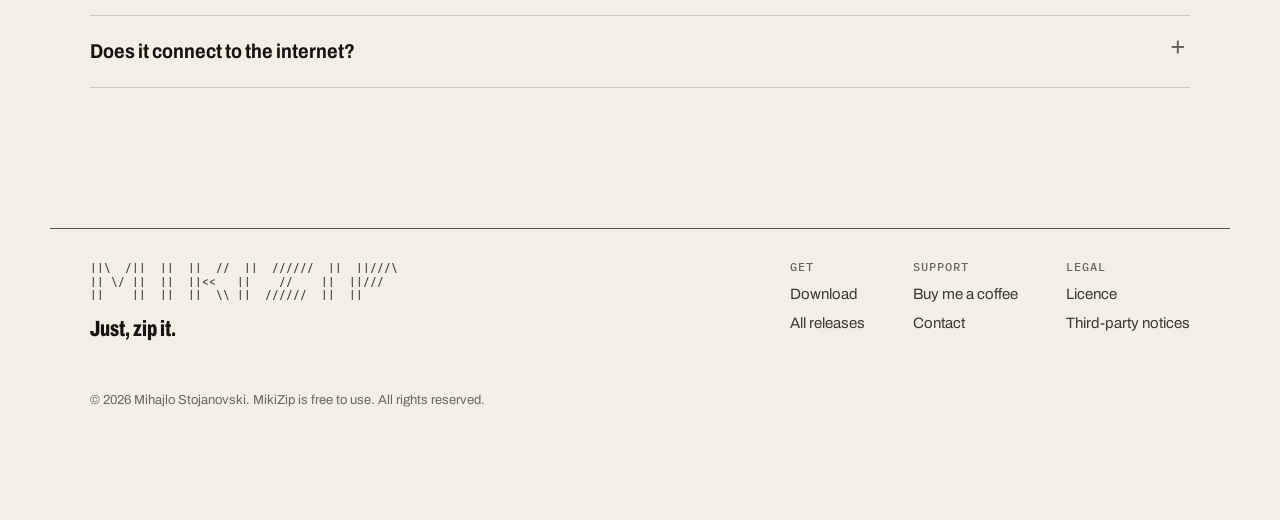
==== commit 83c410b0: "Hero demo: real 214 MB PDF run, zip 5% vs MAX 98%, shrinking bars" ====
--- a/index.html
+++ b/index.html
@@ -83,7 +83,24 @@
     <div class="term__bar"><i></i><i></i><i></i><span>Terminal — mikizip</span></div>
     <pre class="term__screen" data-term aria-hidden="true"></pre>
   </div>
-  <p class="demo__caption">Real output from a real run. One command, and the archive is checked before MikiZip says done.</p>
+  <figure class="shrink" data-shrink aria-label="A 214 MB PDF: as .zip 203.5 MB, as MikiZip MAX 5.0 MB">
+    <div class="shrink__row">
+      <span class="shrink__label">Original PDF</span>
+      <span class="shrink__track"><i class="shrink__bar shrink__bar--orig" style="--w:1"></i></span>
+      <span class="shrink__size">214.1 MB</span>
+    </div>
+    <div class="shrink__row">
+      <span class="shrink__label">.zip</span>
+      <span class="shrink__track"><i class="shrink__bar shrink__bar--zip" style="--w:.9505"></i></span>
+      <span class="shrink__size">203.5 MB <em>5% smaller</em></span>
+    </div>
+    <div class="shrink__row shrink__row--max">
+      <span class="shrink__label">MikiZip MAX</span>
+      <span class="shrink__track"><i class="shrink__bar shrink__bar--max" style="--w:.0235"></i></span>
+      <span class="shrink__size">5.0 MB <em>98% smaller</em></span>
+    </div>
+    <figcaption class="demo__caption">A real 214 MB PDF, real output from real runs. Every byte is checked before MikiZip says done.</figcaption>
+  </figure>
 </section>
 
 <!-- ============================================================ STATS -->
--- a/assets/styles.css
+++ b/assets/styles.css
@@ -199,6 +199,28 @@
 .caret { display: inline-block; width: .6em; height: 1.1em; vertical-align: -.2em; background: var(--term-fg); animation: blink 1s steps(1) infinite; }
 @keyframes blink { 50% { opacity: 0; } }
 .demo__caption { margin: 14px 0 0; font-size: 14px; color: var(--muted); }
+
+/* ------------------------------------------------------------------ the big shrink */
+.shrink { margin: 26px 0 0; display: grid; gap: 14px; }
+.shrink__row { display: grid; grid-template-columns: 130px minmax(0, 1fr) 190px; gap: 16px; align-items: center; }
+.shrink__label { font: 600 13px/1.2 var(--mono); letter-spacing: .04em; text-transform: uppercase; color: var(--muted); }
+.shrink__row--max .shrink__label { color: var(--signal-ink); }
+.shrink__track { height: 28px; position: relative; }
+.shrink__bar { position: absolute; inset: 0 auto 0 0; width: calc(var(--w) * 100%); border-radius: 3px; transition: width 1.6s var(--ease-snap); }
+.shrink__bar--orig { background: var(--paper-2); border: 1.5px solid var(--rule-strong); }
+.shrink__bar--zip { background: repeating-linear-gradient(135deg, var(--ink-2) 0 2px, transparent 2px 6px); border: 1.5px solid var(--ink-2); }
+.shrink__bar--max { background: var(--signal); min-width: 6px; box-shadow: 0 0 0 6px color-mix(in srgb, var(--signal) 18%, transparent); }
+.js .shrink:not(.in) .shrink__bar { width: 100%; }
+.shrink.in .shrink__bar--zip { transition-delay: .2s; }
+.shrink.in .shrink__bar--max { transition-duration: 1.9s; transition-delay: .55s; }
+.shrink__size { font: 700 22px/1 var(--display); font-variation-settings: "wdth" 80; white-space: nowrap; }
+.shrink__size em { display: block; margin-top: 4px; font: 500 12px/1 var(--mono); font-style: normal; color: var(--muted); }
+.shrink__row--max .shrink__size { color: var(--signal-ink); font-size: 30px; }
+.shrink__row--max .shrink__size em { color: var(--signal-ink); }
+@media (max-width: 700px) {
+  .shrink__row { grid-template-columns: minmax(0, 1fr) auto; }
+  .shrink__track { grid-column: 1 / -1; grid-row: 2; }
+}
 
 /* ------------------------------------------------------------------ stats */
 .stats { display: grid; grid-template-columns: repeat(3, minmax(0, 1fr)); gap: 0; }
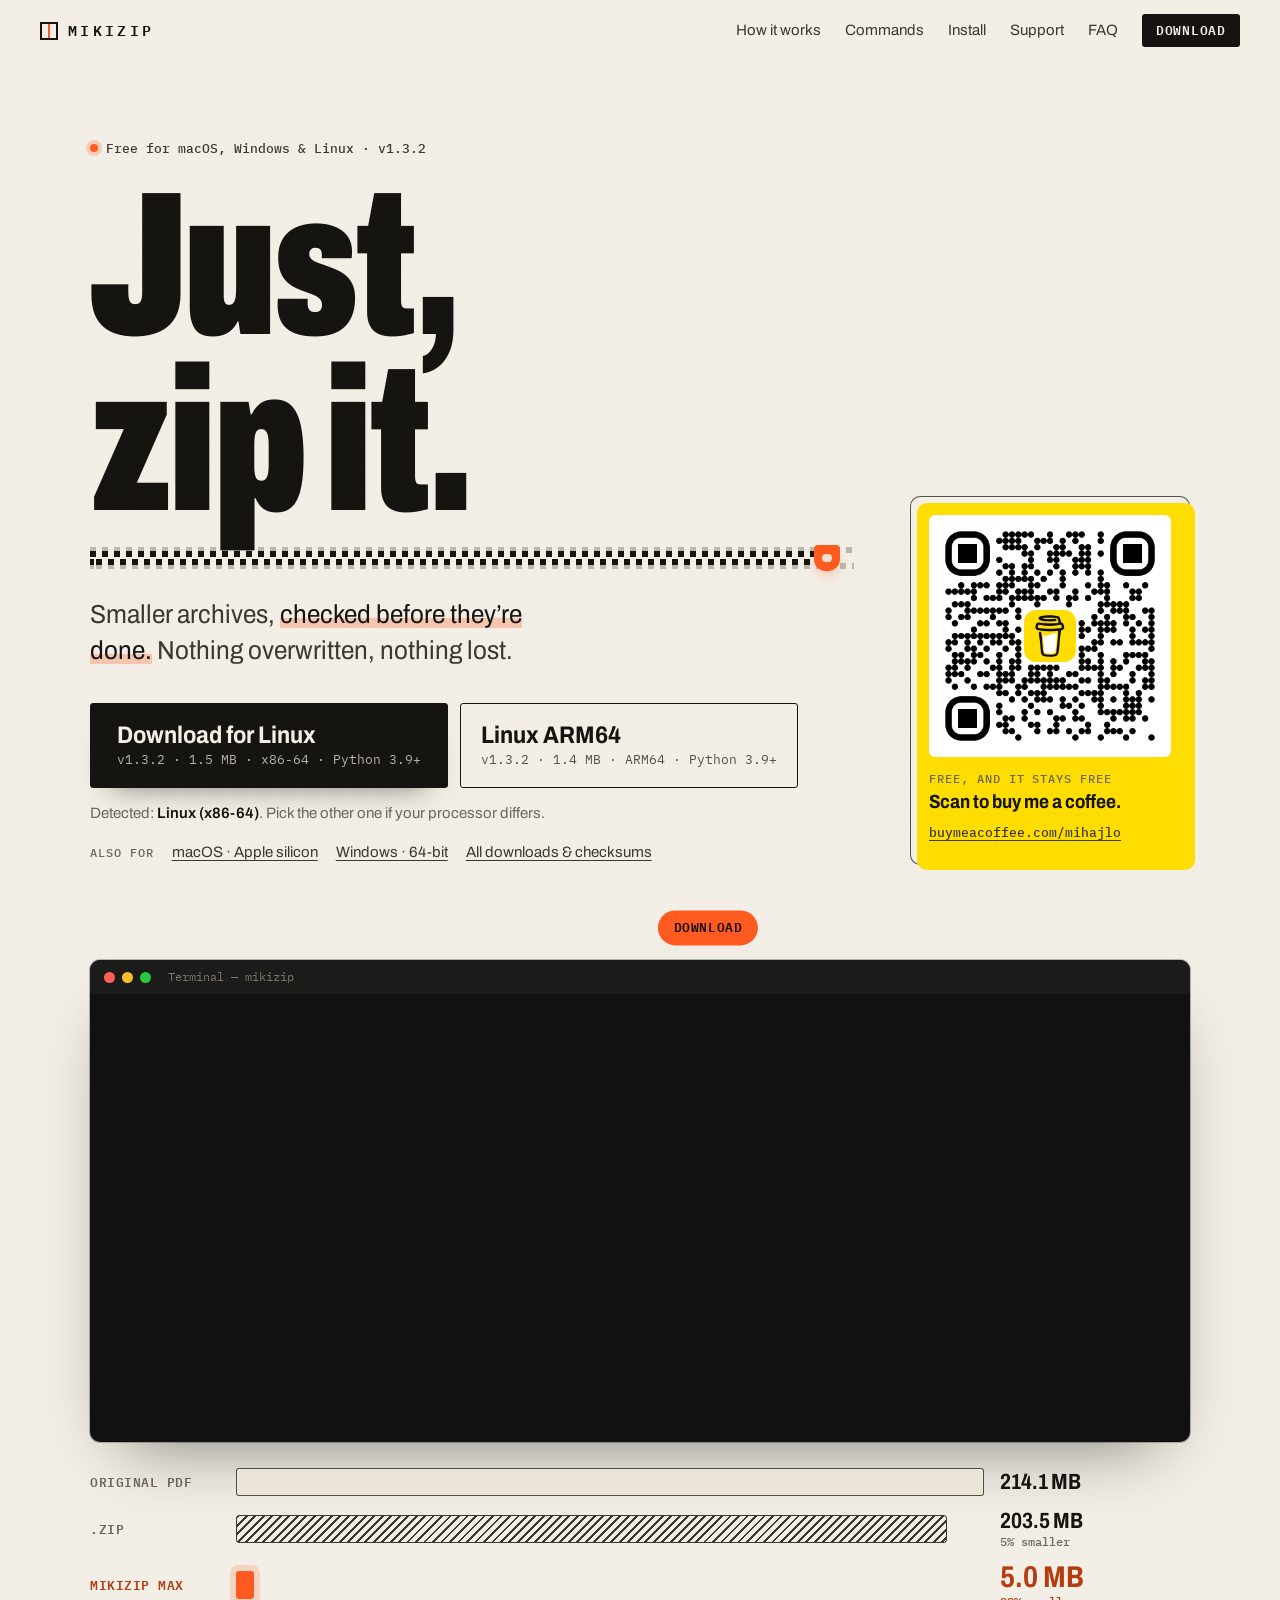
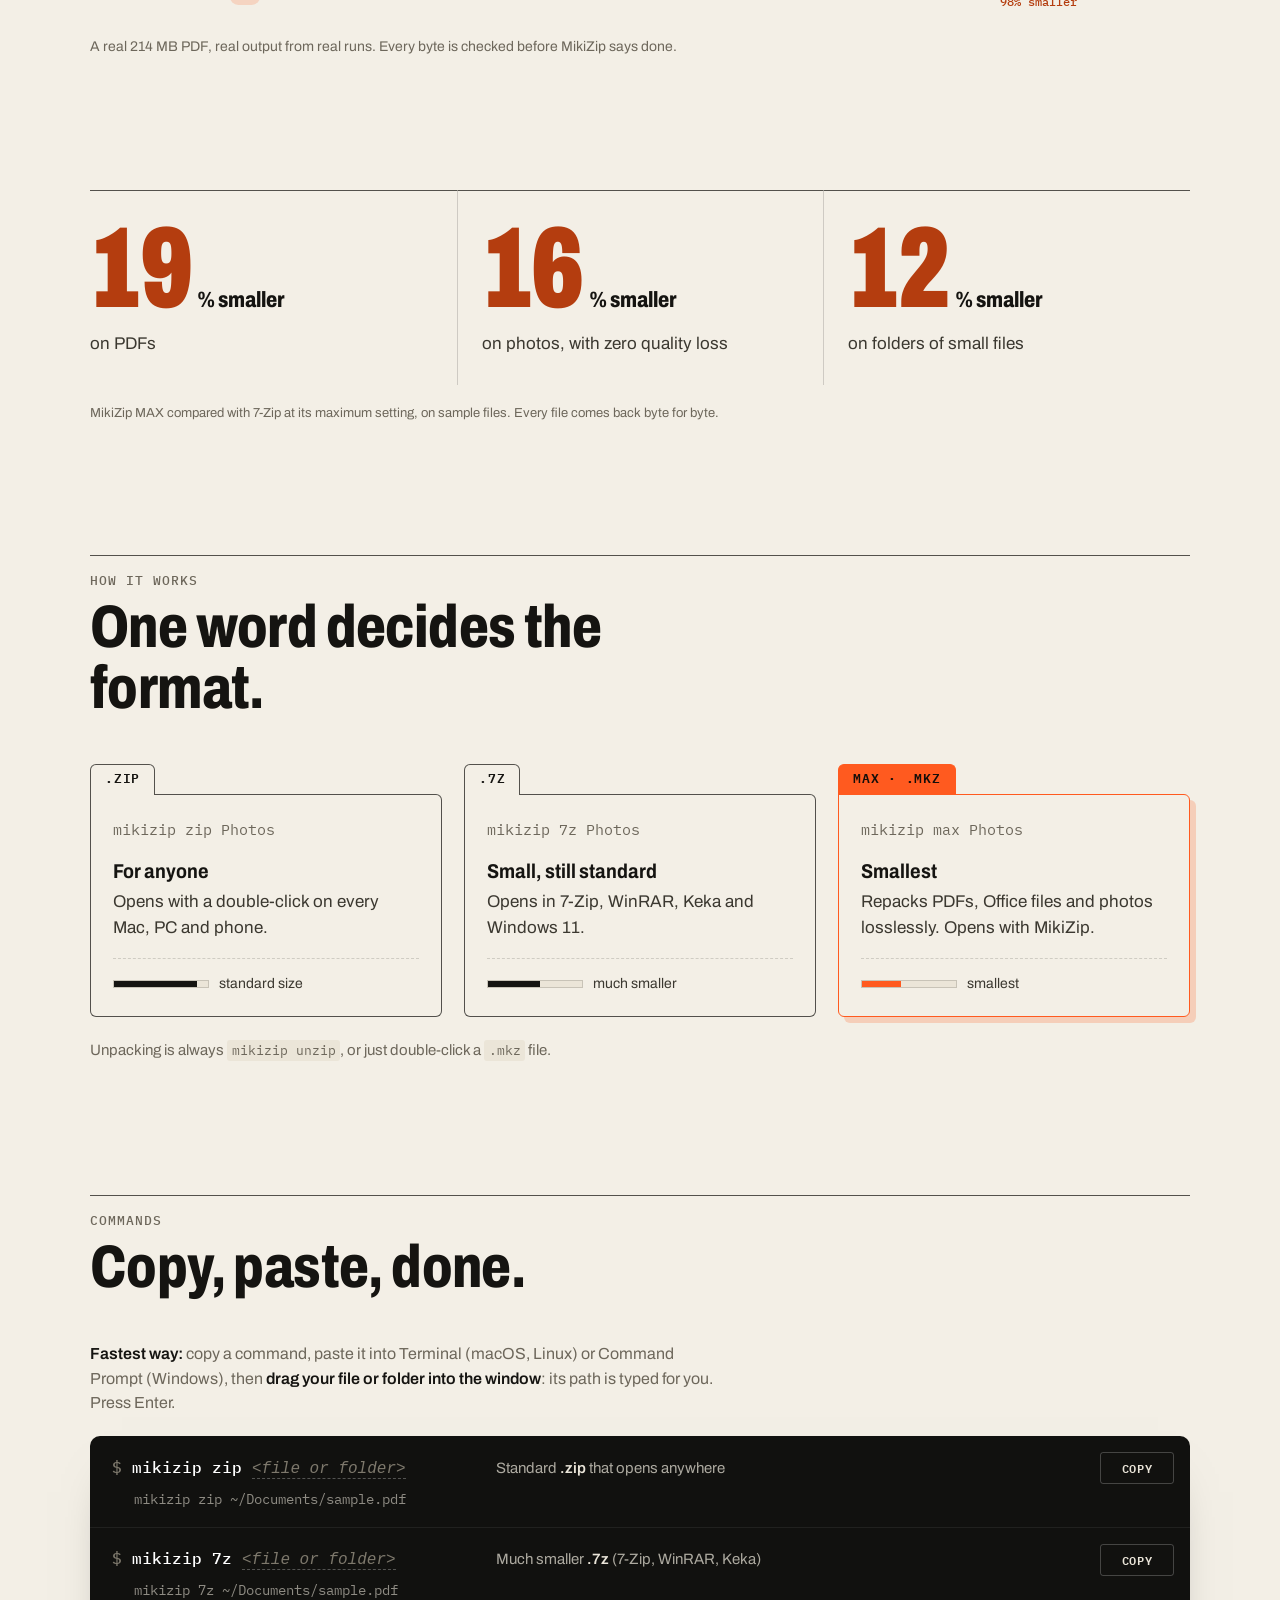
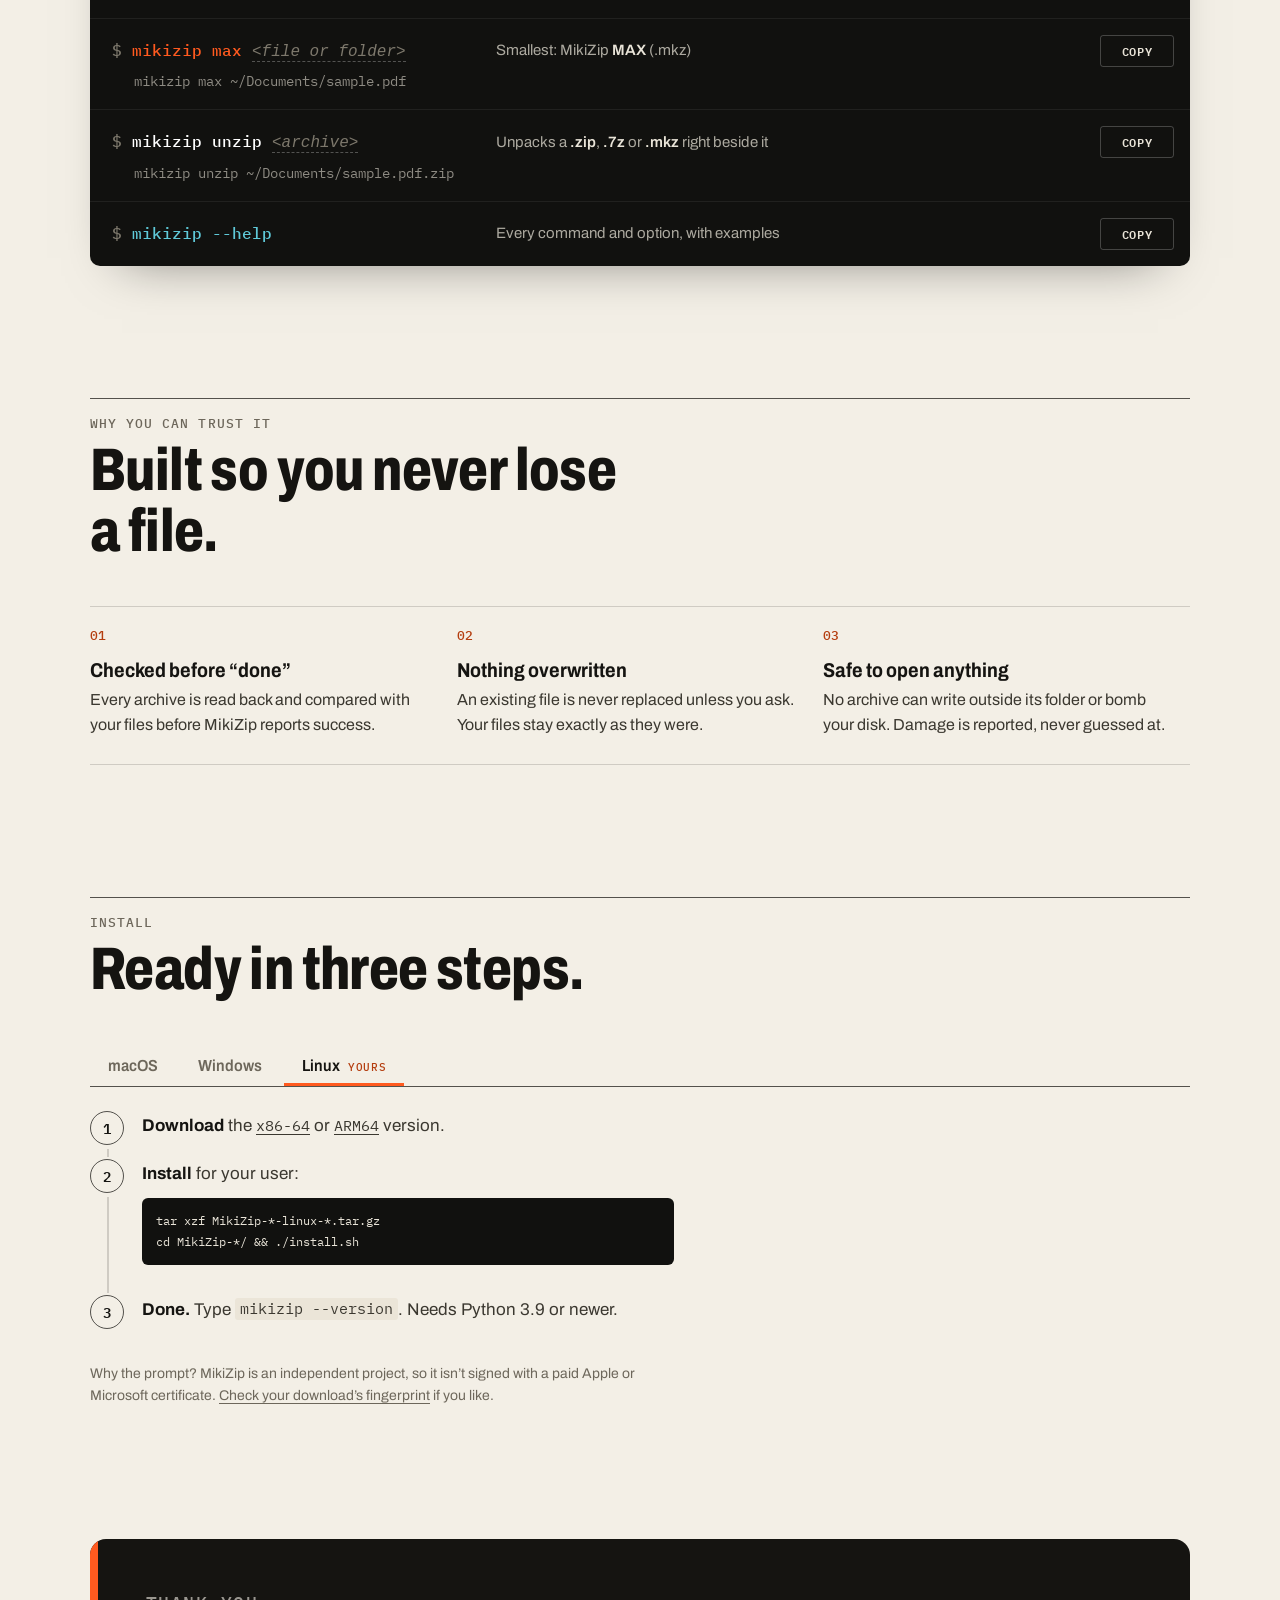
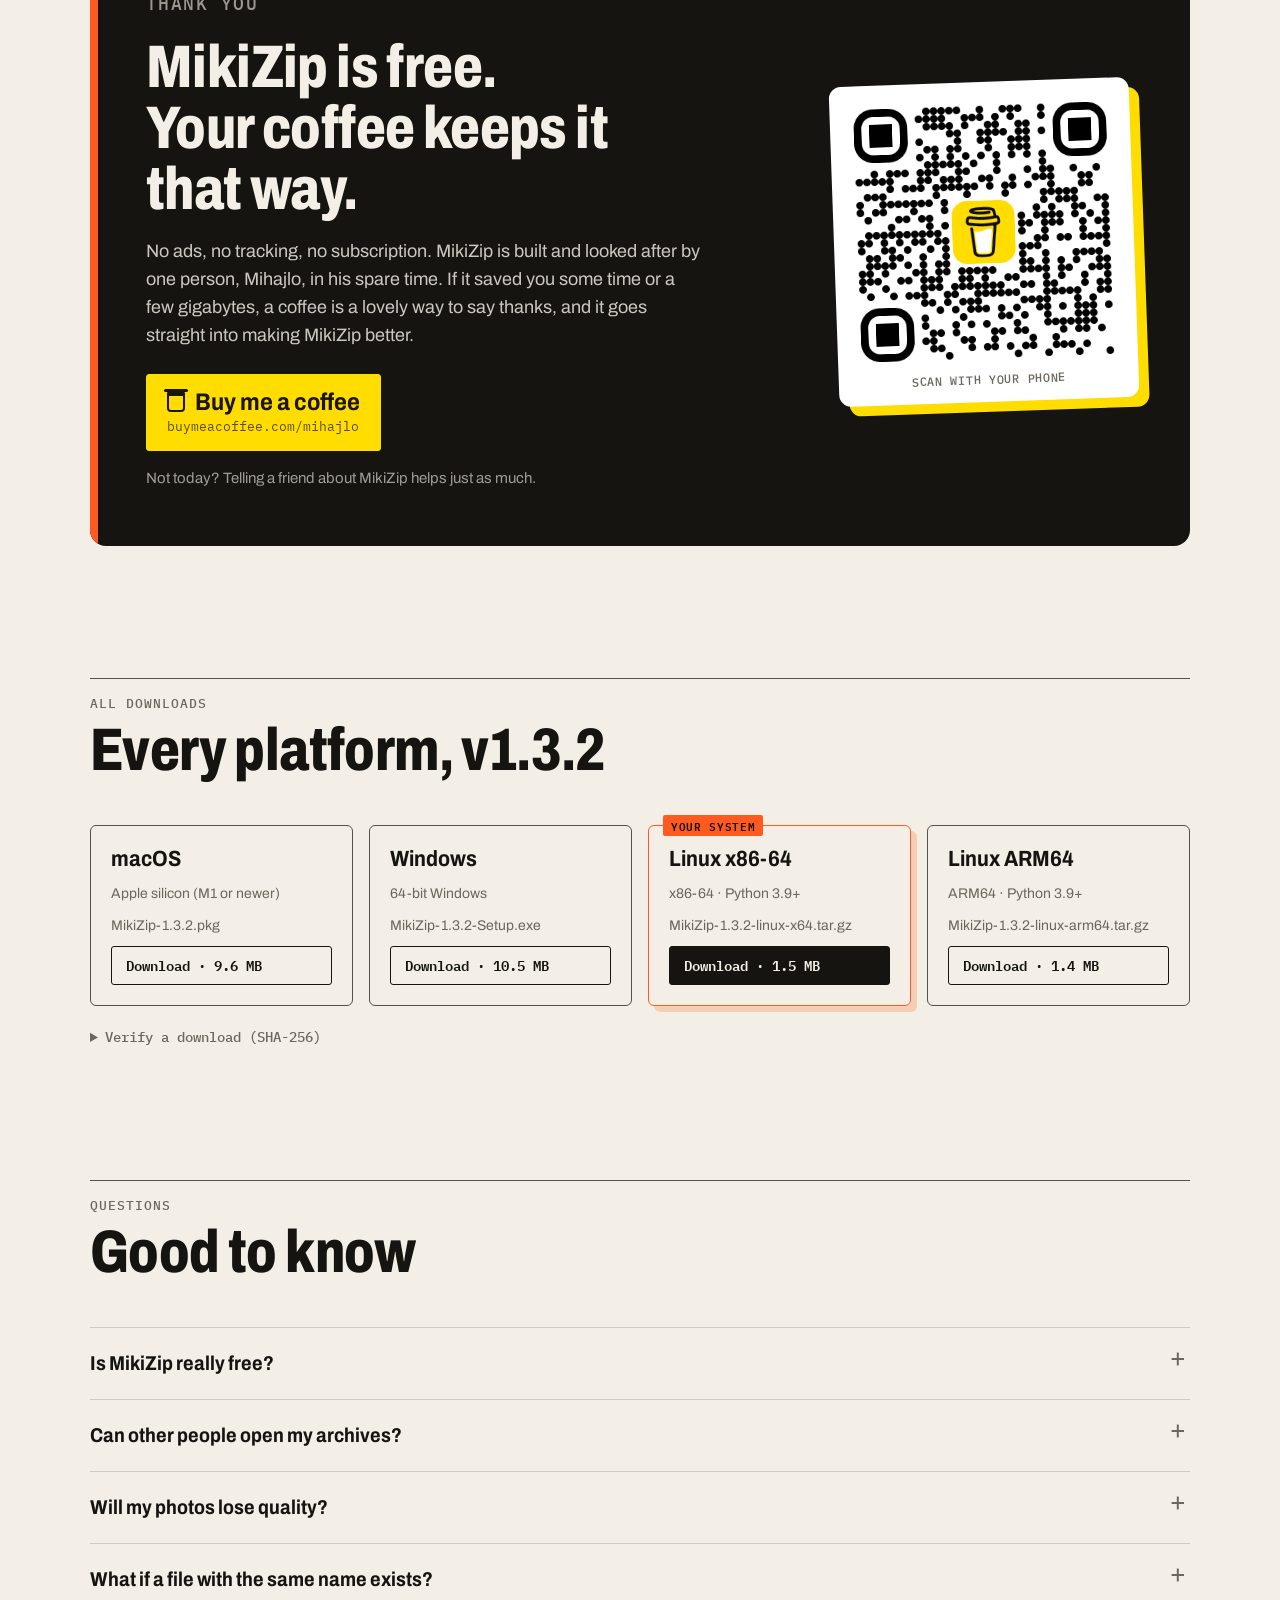
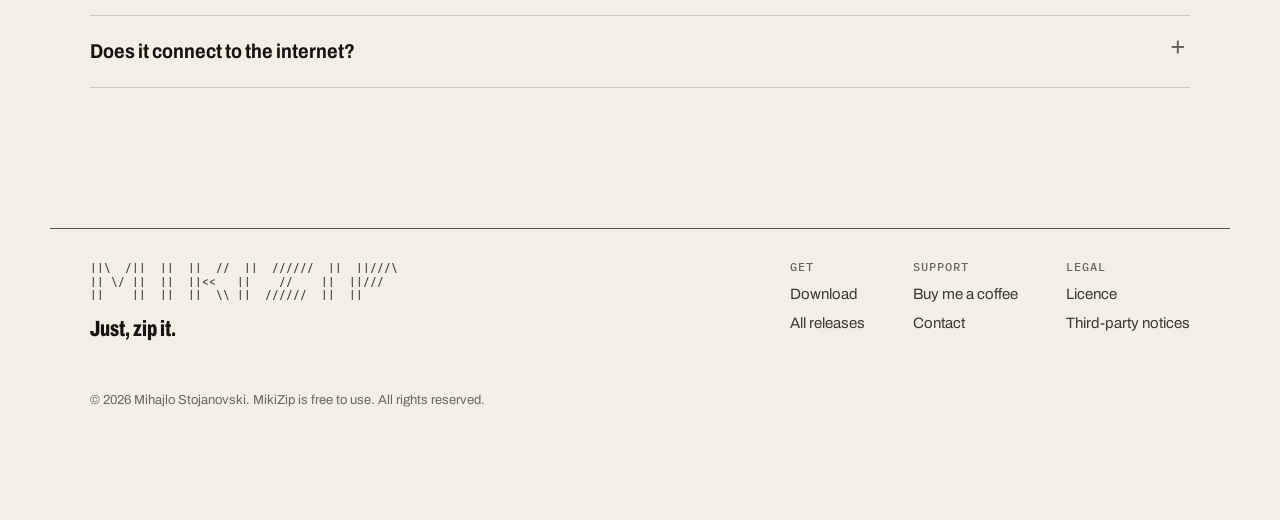
==== commit f4c1234f: "Fingerprint asset links so updates are never hidden by the browser cache" ====
--- a/index.html
+++ b/index.html
@@ -10,14 +10,14 @@
 <meta property="og:type" content="website">
 <meta name="theme-color" content="#f3efe6" media="(prefers-color-scheme: light)">
 <meta name="theme-color" content="#121210" media="(prefers-color-scheme: dark)">
-<link rel="icon" href="assets/favicon.svg" type="image/svg+xml">
+<link rel="icon" href="assets/favicon.svg?v=3e33e70836" type="image/svg+xml">
 <link rel="preconnect" href="https://fonts.googleapis.com">
 <link rel="preconnect" href="https://fonts.gstatic.com" crossorigin>
 <link href="https://fonts.googleapis.com/css2?family=Archivo:wdth,wght@62..125,400..900&family=IBM+Plex+Mono:wght@400;500;600&display=swap" rel="stylesheet">
-<link rel="stylesheet" href="assets/styles.css">
+<link rel="stylesheet" href="assets/styles.css?v=ca0ec8af9e">
 <script>document.documentElement.classList.add("js")</script>
-<script src="assets/release.js"></script>
-<script src="assets/app.js" defer></script>
+<script src="assets/release.js?v=80915a4968"></script>
+<script src="assets/app.js?v=5a2c1f5055" defer></script>
 </head>
 <body>
 <a class="skip" href="#download">Skip to download</a>
@@ -67,7 +67,7 @@
 
   <aside class="coffee coffee--hero" aria-label="Support MikiZip">
     <div class="coffee__qr">
-      <img src="assets/support-qr.png" width="700" height="700" alt="QR code: buymeacoffee.com/mihajlo">
+      <img src="assets/support-qr.png?v=140c7599be" width="700" height="700" alt="QR code: buymeacoffee.com/mihajlo">
     </div>
     <div class="coffee__text">
       <p class="coffee__kicker">Free, and it stays free</p>
@@ -269,7 +269,7 @@
       <p class="support__alt">Not today? Telling a friend about MikiZip helps just as much.</p>
     </div>
     <figure class="support__qr">
-      <img src="assets/support-qr.png" width="700" height="700" alt="QR code: buymeacoffee.com/mihajlo">
+      <img src="assets/support-qr.png?v=140c7599be" width="700" height="700" alt="QR code: buymeacoffee.com/mihajlo">
       <figcaption>Scan with your phone</figcaption>
     </figure>
   </div>
@@ -330,7 +330,7 @@
   <p class="thanks__title" id="thanks-title">Thanks for downloading MikiZip!</p>
   <p class="thanks__next">Next: open the file. <a href="#install" data-thanks-steps>Three quick steps</a> if your system asks.</p>
   <div class="thanks__coffee">
-    <img src="assets/support-qr.png" width="700" height="700" alt="">
+    <img src="assets/support-qr.png?v=140c7599be" width="700" height="700" alt="">
     <p>MikiZip is free. If it helps you, <a href="https://www.buymeacoffee.com/mihajlo" rel="noopener">a coffee</a> keeps it going.</p>
   </div>
 </div>
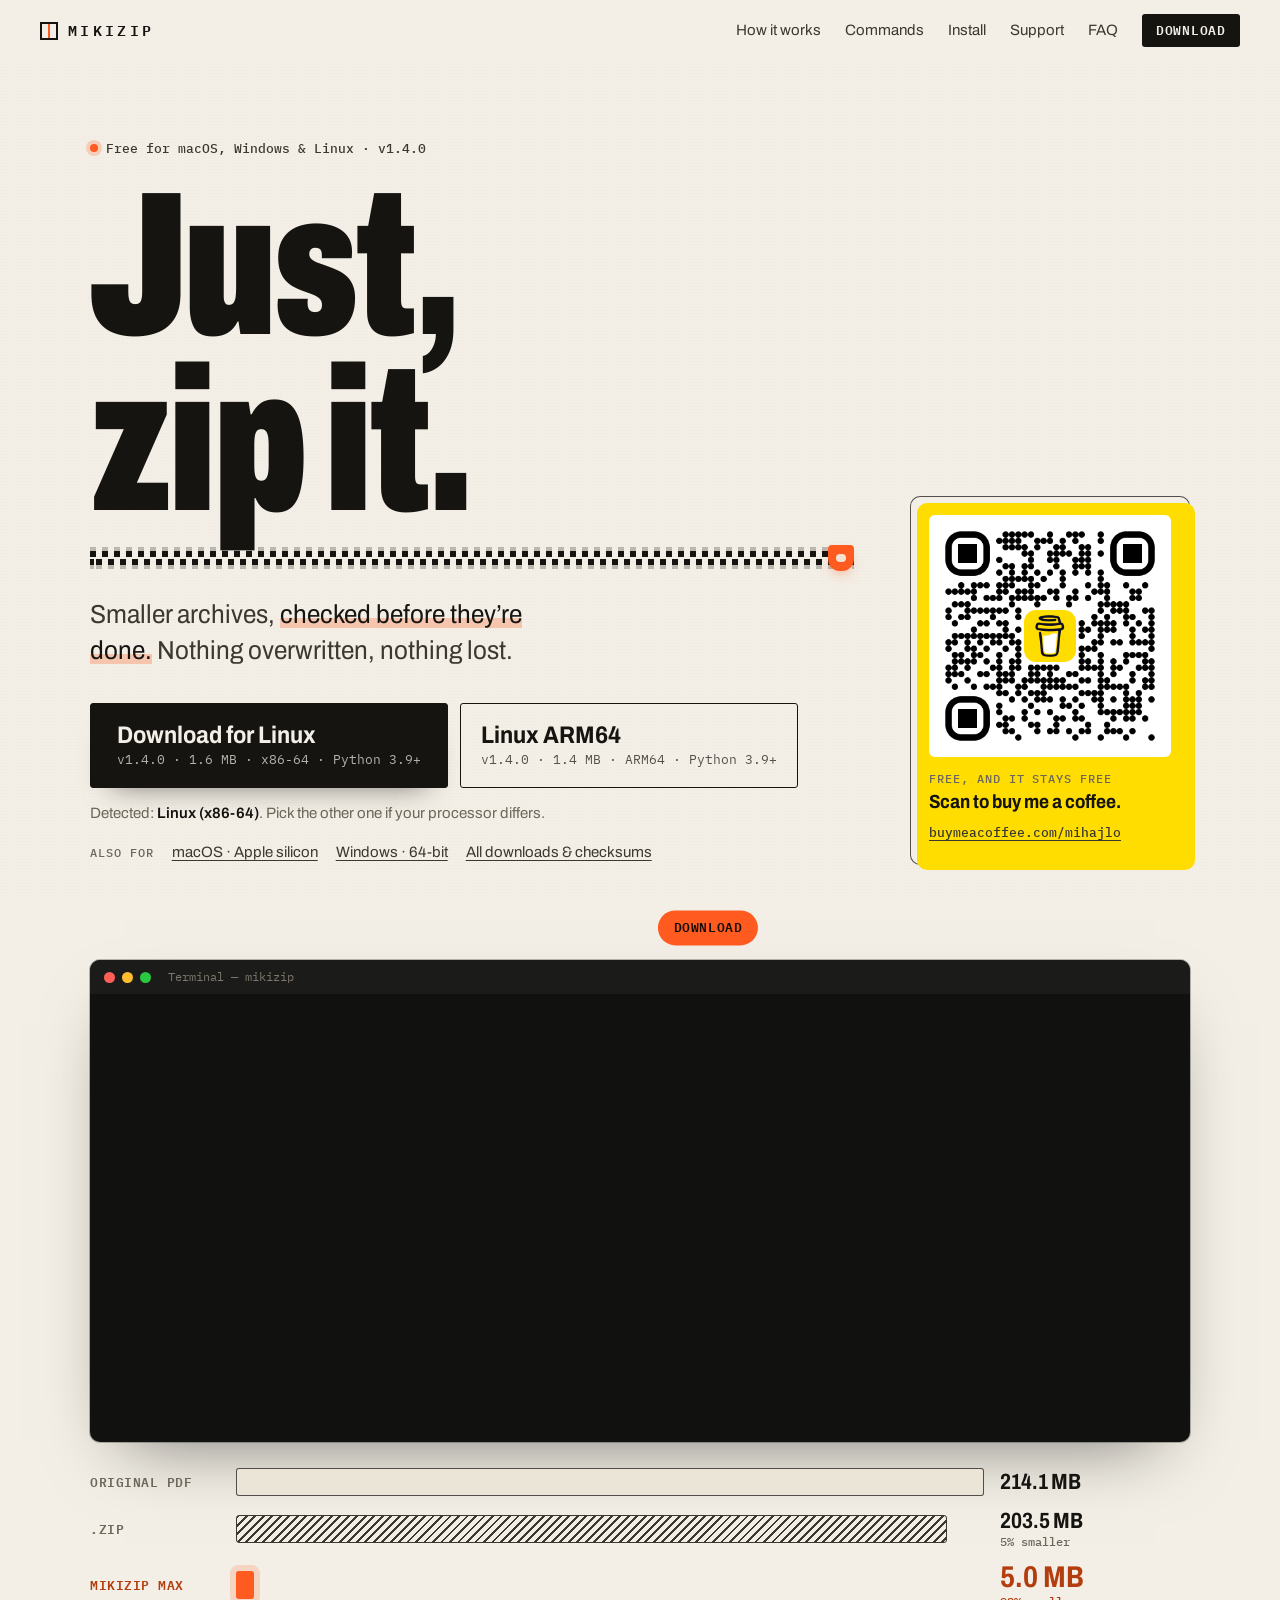
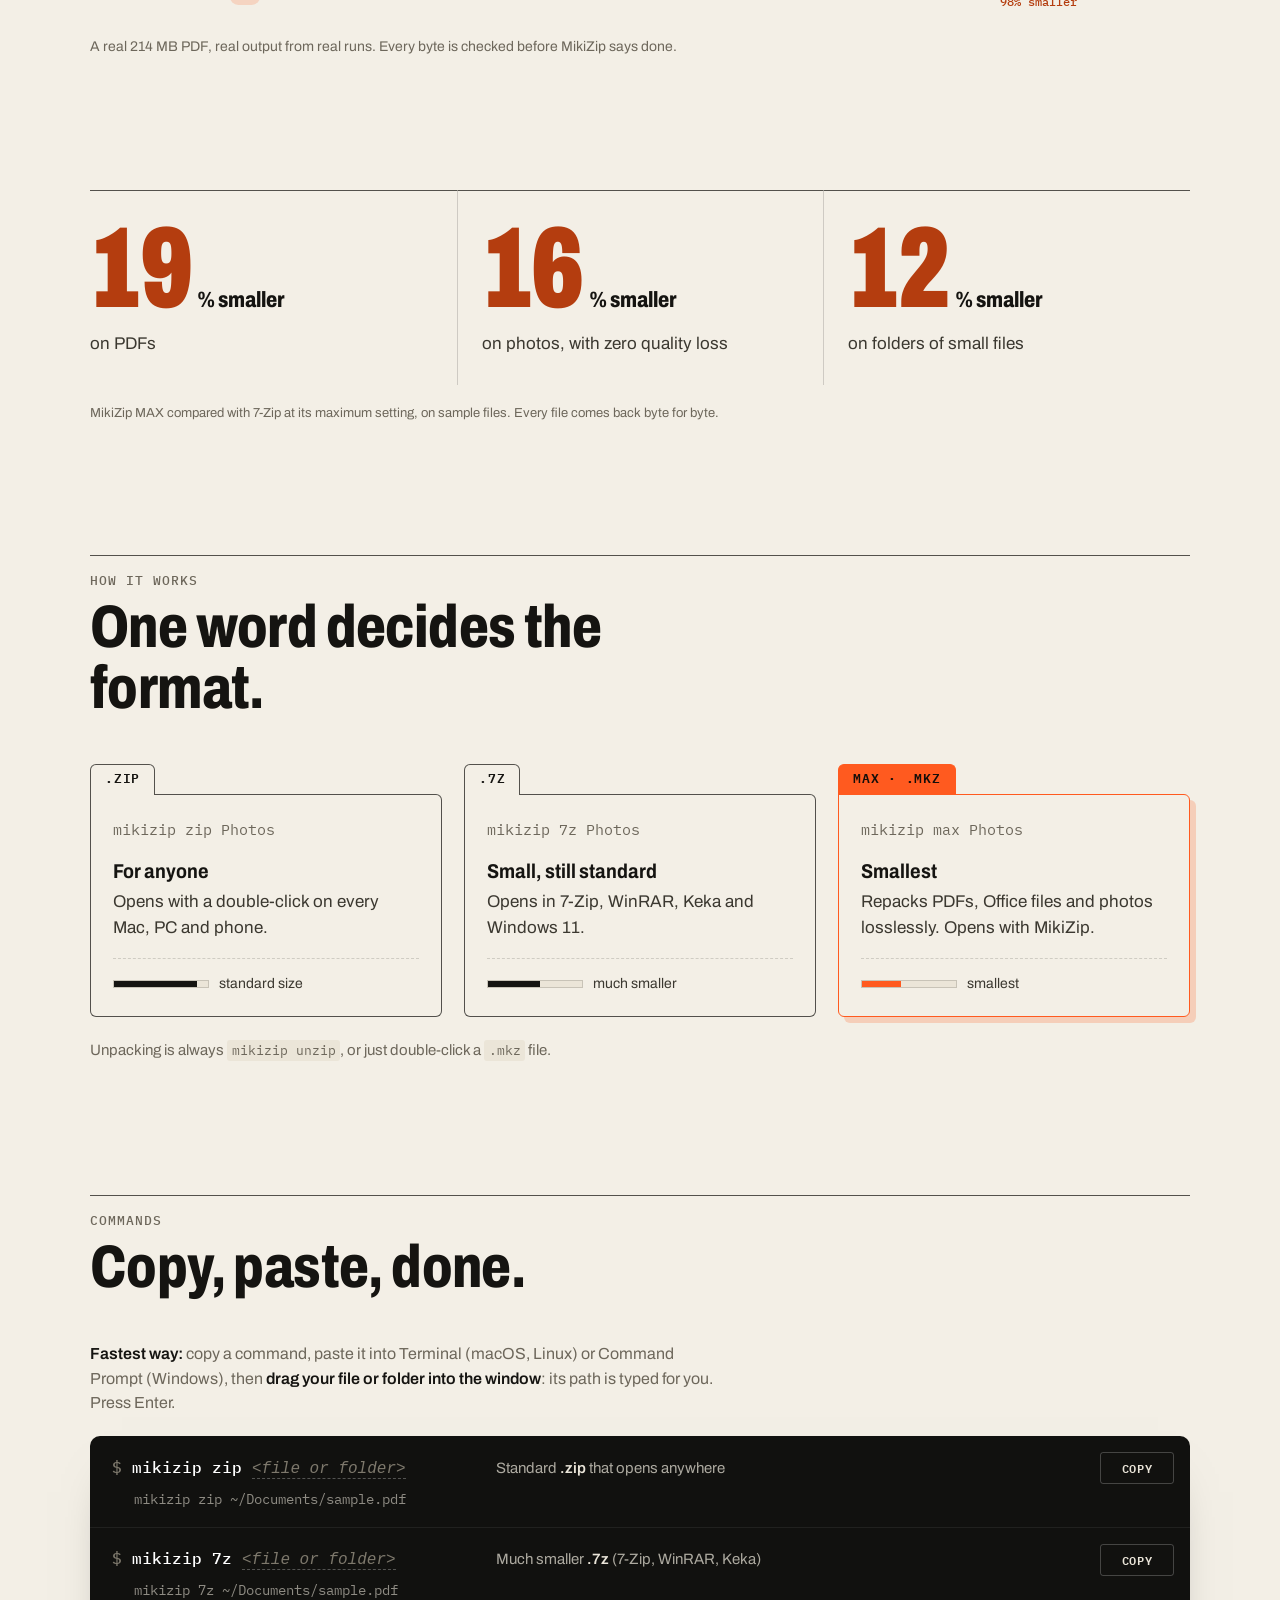
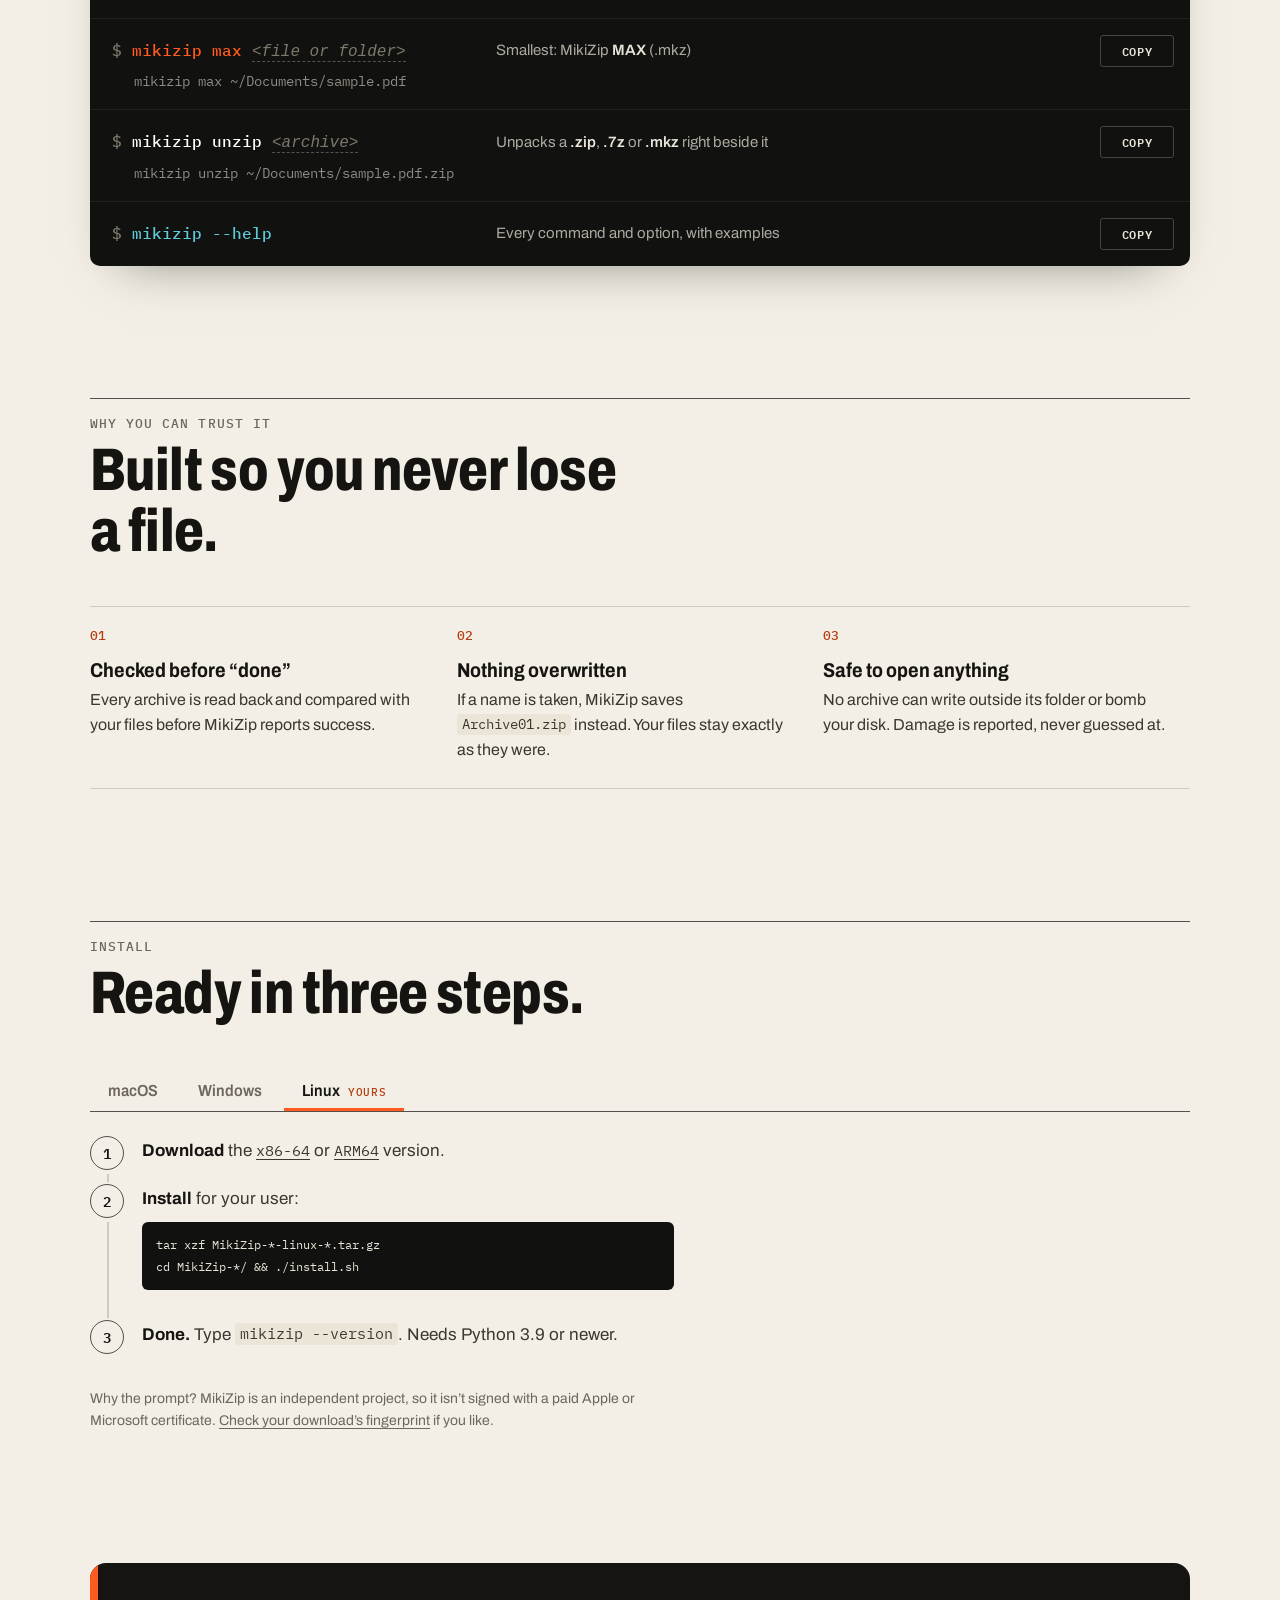
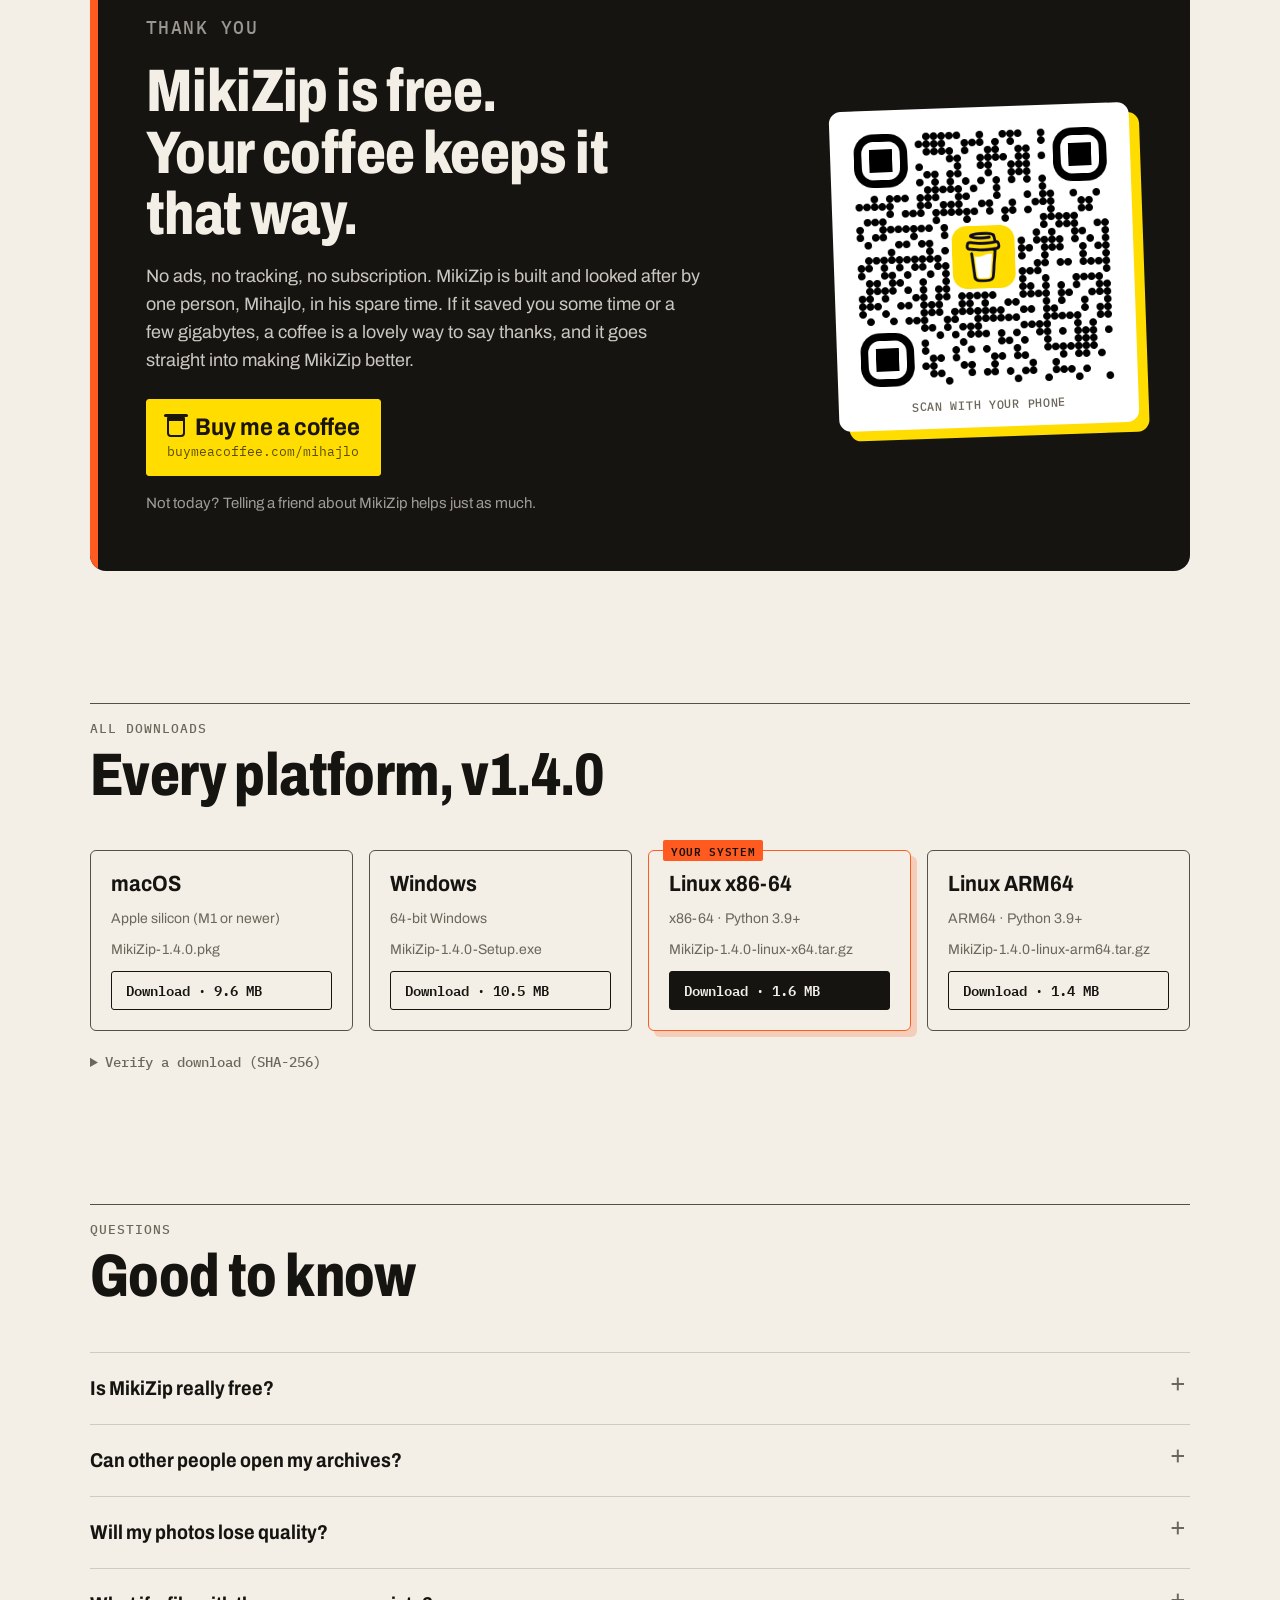
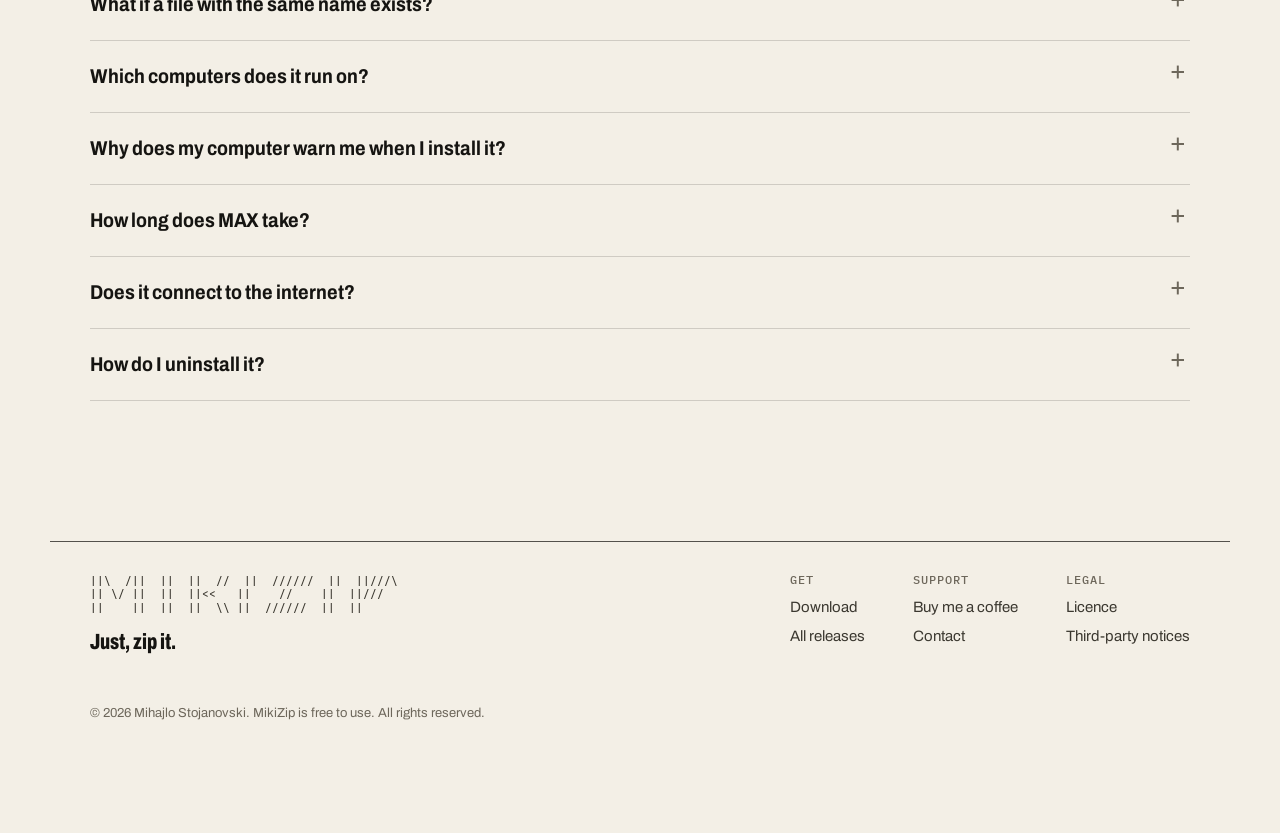
==== commit d81ae29d: "Release 1.4.0" ====
--- a/index.html
+++ b/index.html
@@ -16,7 +16,7 @@
 <link href="https://fonts.googleapis.com/css2?family=Archivo:wdth,wght@62..125,400..900&family=IBM+Plex+Mono:wght@400;500;600&display=swap" rel="stylesheet">
 <link rel="stylesheet" href="assets/styles.css?v=ca0ec8af9e">
 <script>document.documentElement.classList.add("js")</script>
-<script src="assets/release.js?v=80915a4968"></script>
+<script src="assets/release.js?v=328f7a1a83"></script>
 <script src="assets/app.js?v=5a2c1f5055" defer></script>
 </head>
 <body>
@@ -198,7 +198,7 @@
   </div>
   <ol class="rules">
     <li class="reveal"><h3>Checked before “done”</h3><p>Every archive is read back and compared with your files before MikiZip reports success.</p></li>
-    <li class="reveal"><h3>Nothing overwritten</h3><p>An existing file is never replaced unless you ask. Your files stay exactly as they were.</p></li>
+    <li class="reveal"><h3>Nothing overwritten</h3><p>If a name is taken, MikiZip saves <code>Archive01.zip</code> instead. Your files stay exactly as they were.</p></li>
     <li class="reveal"><h3>Safe to open anything</h3><p>No archive can write outside its folder or bomb your disk. Damage is reported, never guessed at.</p></li>
   </ol>
 </section>
@@ -297,8 +297,12 @@
   <details><summary>Is MikiZip really free?</summary><p>Yes, completely: no ads, no trial, no account. If you want to support it, you can <a href="https://www.buymeacoffee.com/mihajlo">buy me a coffee</a>.</p></details>
   <details><summary>Can other people open my archives?</summary><p><code>.zip</code> opens everywhere with a double-click, and <code>.7z</code> in 7-Zip, WinRAR, Keka and Windows 11. MAX archives (<code>.mkz</code>) need MikiZip, so they’re best for your own files.</p></details>
   <details><summary>Will my photos lose quality?</summary><p>Never. Every file comes back byte for byte identical, and MikiZip proves it before it finishes.</p></details>
-  <details><summary>What if a file with the same name exists?</summary><p>MikiZip never overwrites it without asking: it stops and tells you, and nothing is changed.</p></details>
+  <details><summary>What if a file with the same name exists?</summary><p>MikiZip never overwrites it. The new one is saved as <code>Archive01.zip</code>, then <code>Archive02.zip</code>, and so on, and MikiZip tells you which name it used.</p></details>
+  <details><summary>Which computers does it run on?</summary><p>Macs with Apple silicon (M1 or newer), 64-bit Windows, and Linux on x86-64 or ARM64 (with Python 3.9 or newer, which most distributions already have).</p></details>
+  <details><summary>Why does my computer warn me when I install it?</summary><p>MikiZip is an independent project, so it isn’t signed with a paid Apple or Microsoft certificate. On a Mac, click <em>Open Anyway</em> in <em>System Settings → Privacy &amp; Security</em>; on Windows, click <em>More info → Run anyway</em>. You can <a href="#platforms">check the download’s fingerprint</a> to be sure it’s the original.</p></details>
+  <details><summary>How long does MAX take?</summary><p>Longer than a plain zip, because it works much harder: a 214 MB PDF takes about half a minute and ends up at 5 MB. Big files use several processor cores, and a moving progress bar always shows it’s working.</p></details>
   <details><summary>Does it connect to the internet?</summary><p>No. MikiZip works entirely offline.</p></details>
+  <details><summary>How do I uninstall it?</summary><p>macOS: run <code>mikizip-uninstall</code> in Terminal. Windows: <em>Settings → Apps → Installed apps</em>. Linux: run <code>uninstall.sh</code> from the folder you installed from.</p></details>
 </section>
 
 </main>
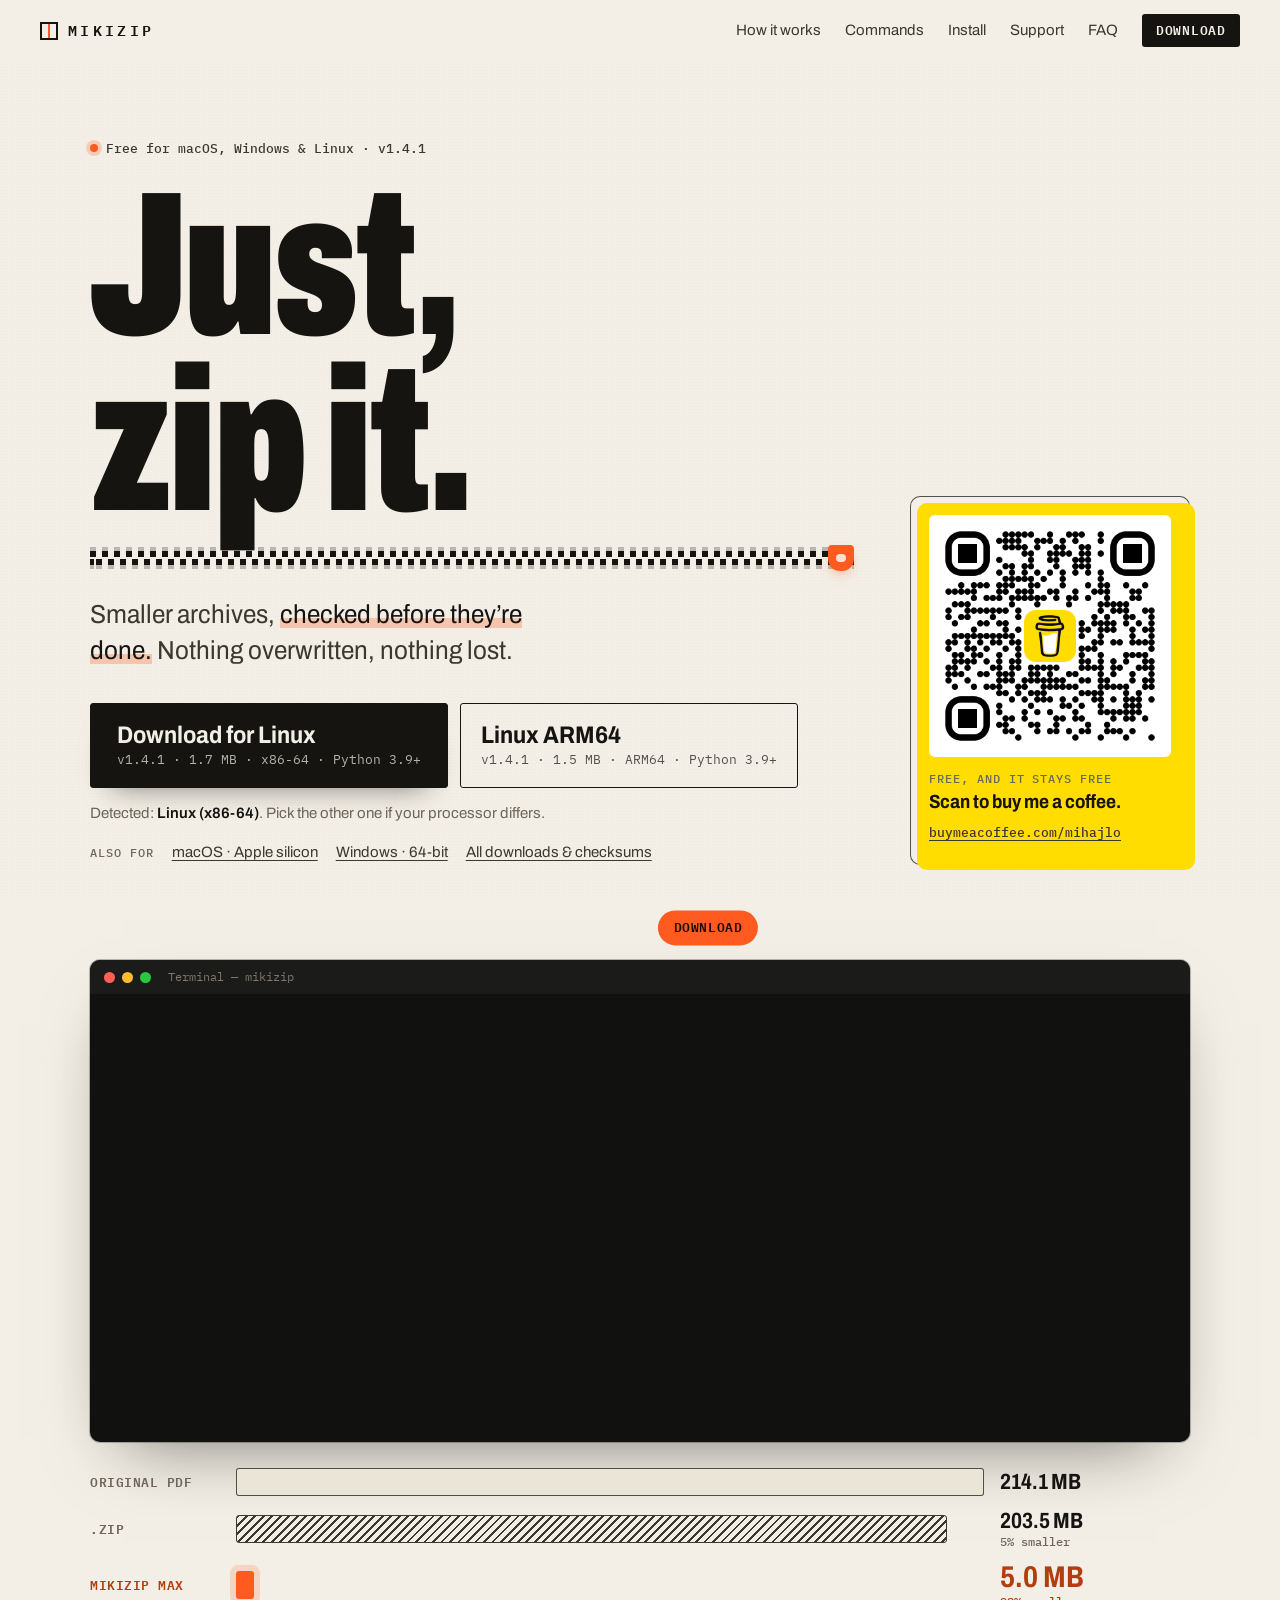
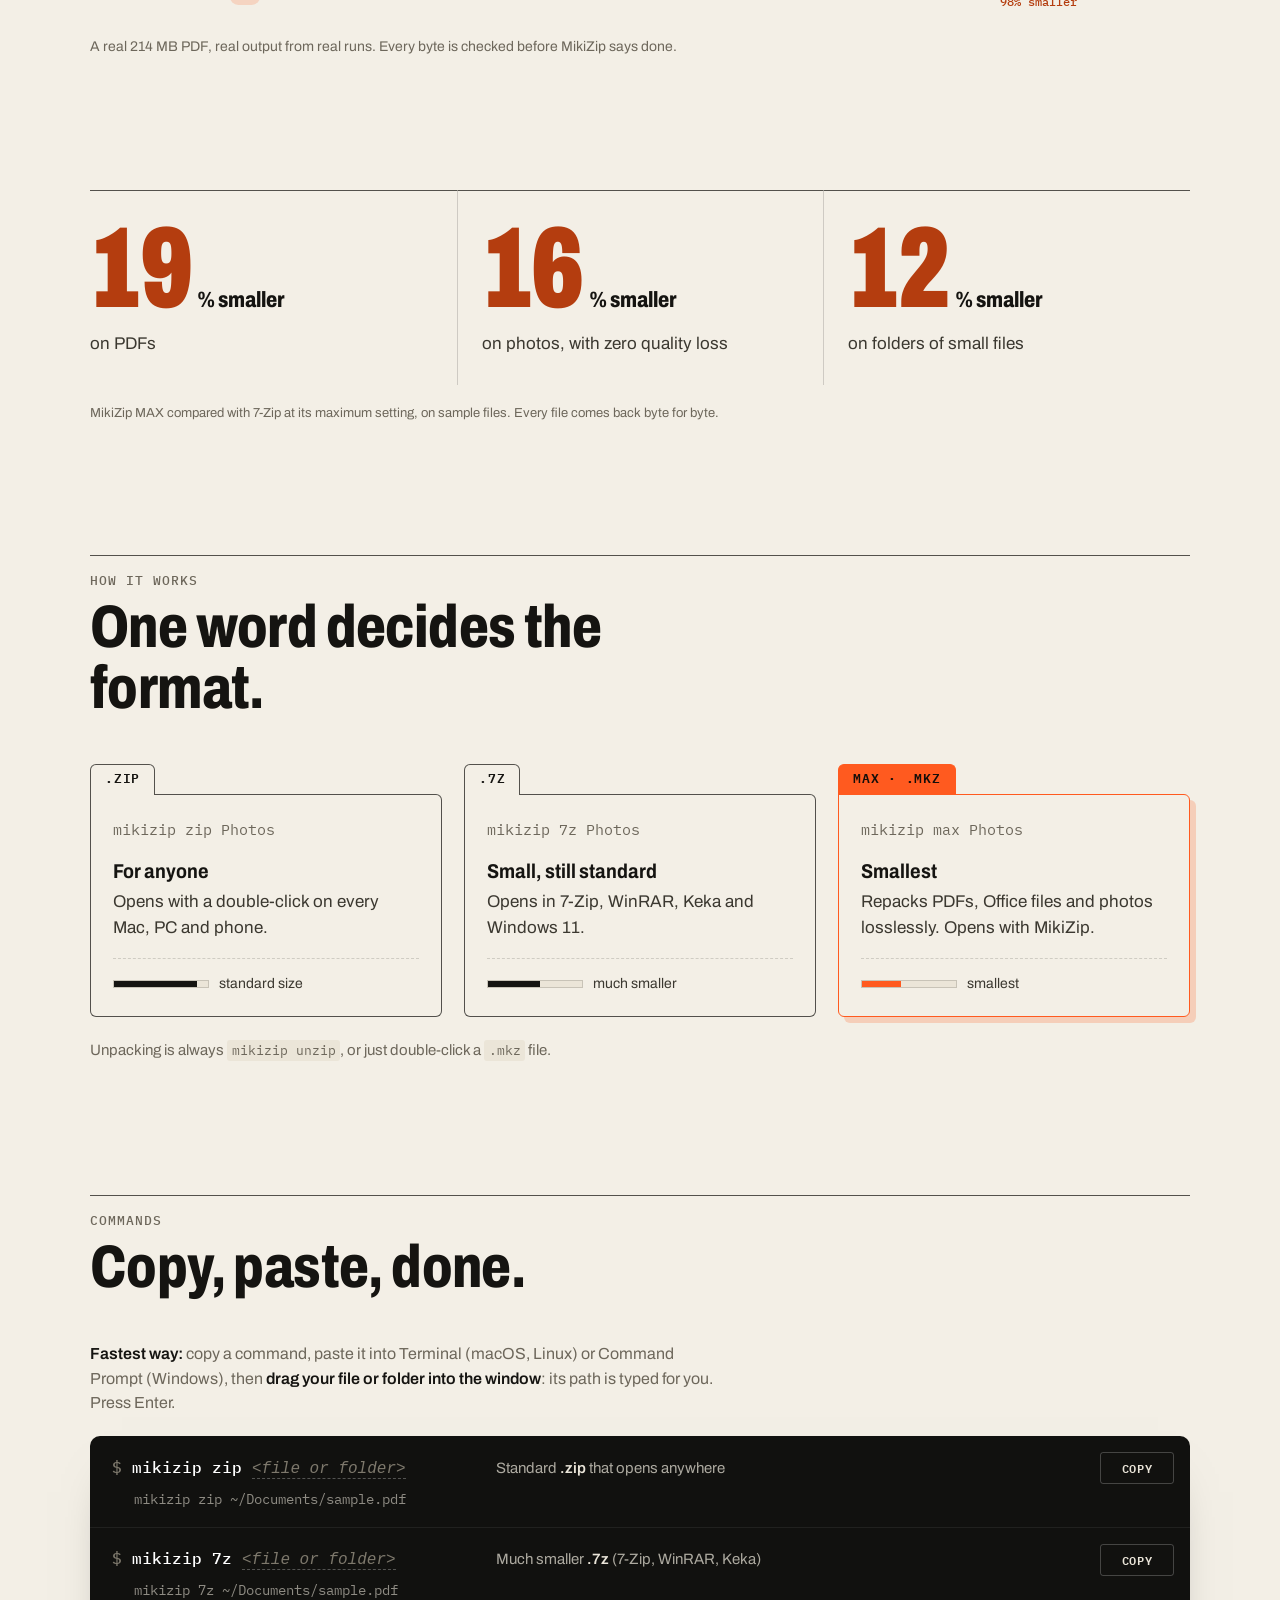
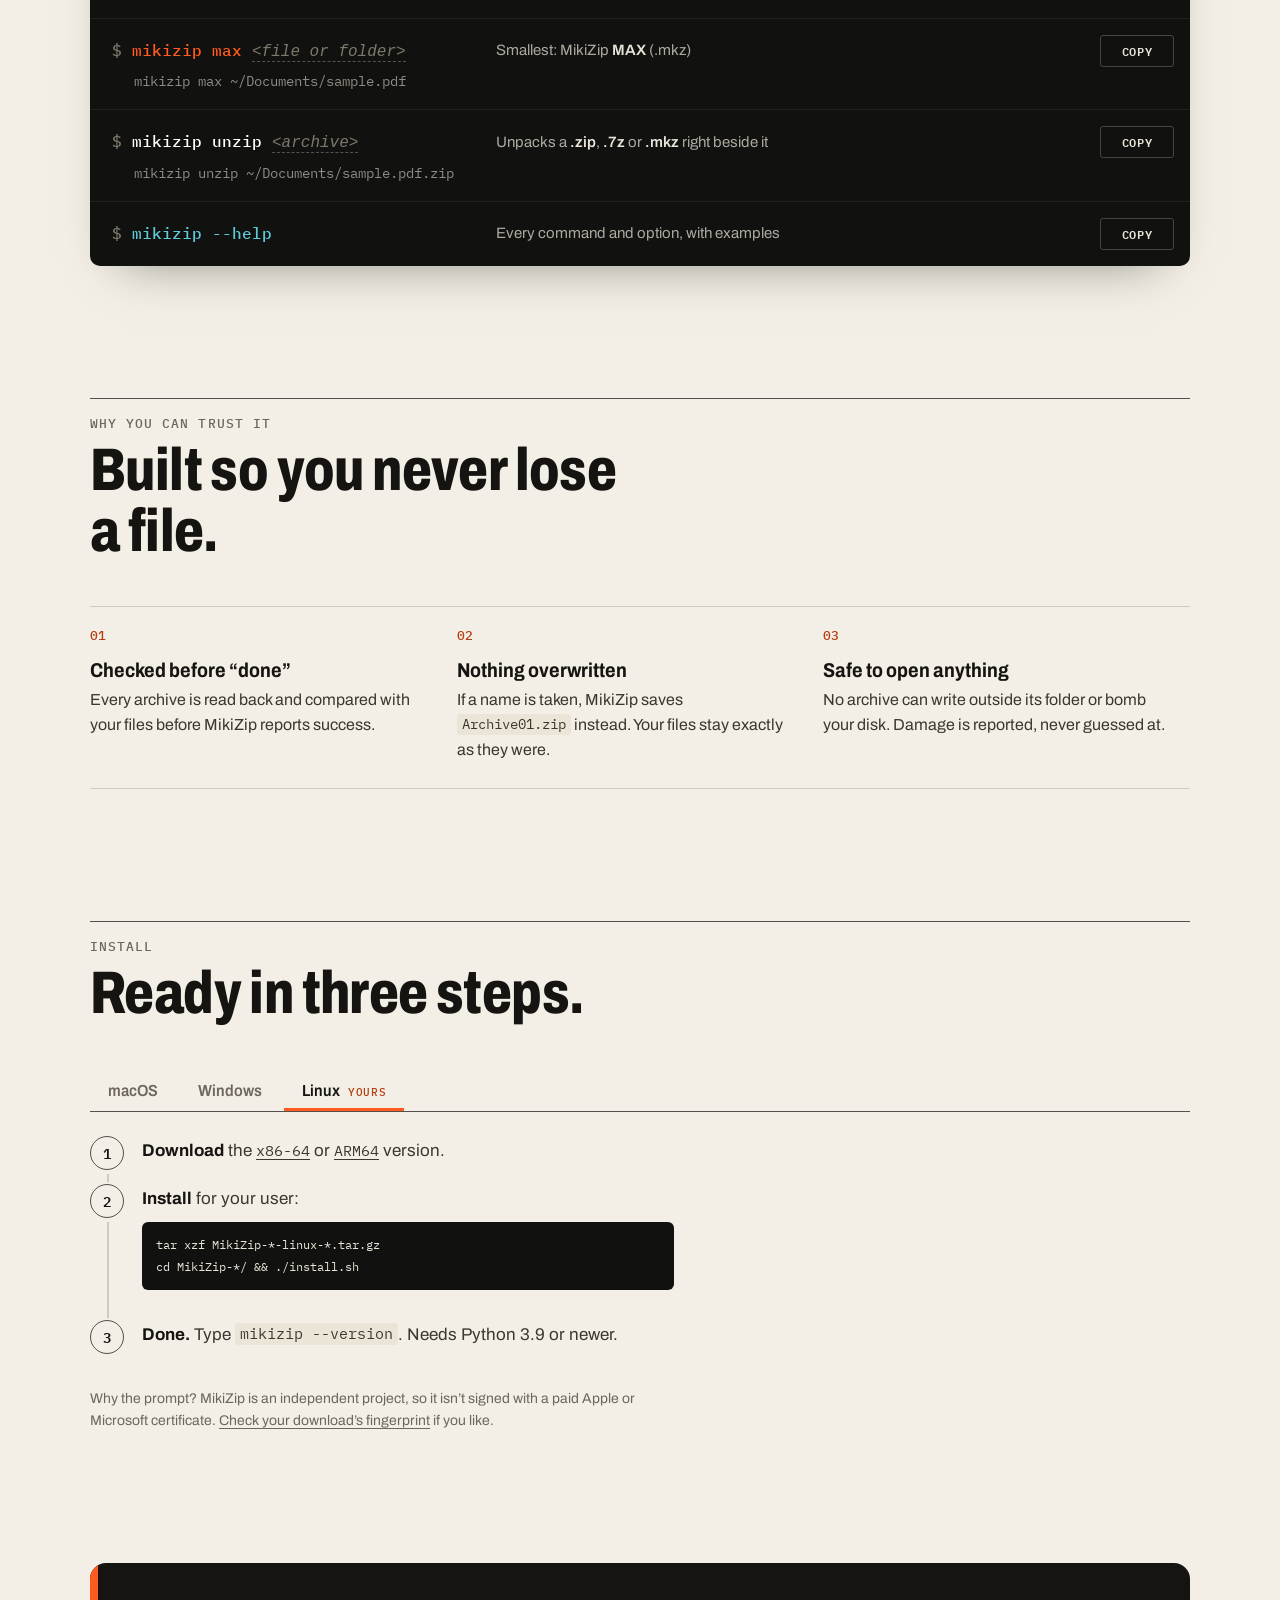
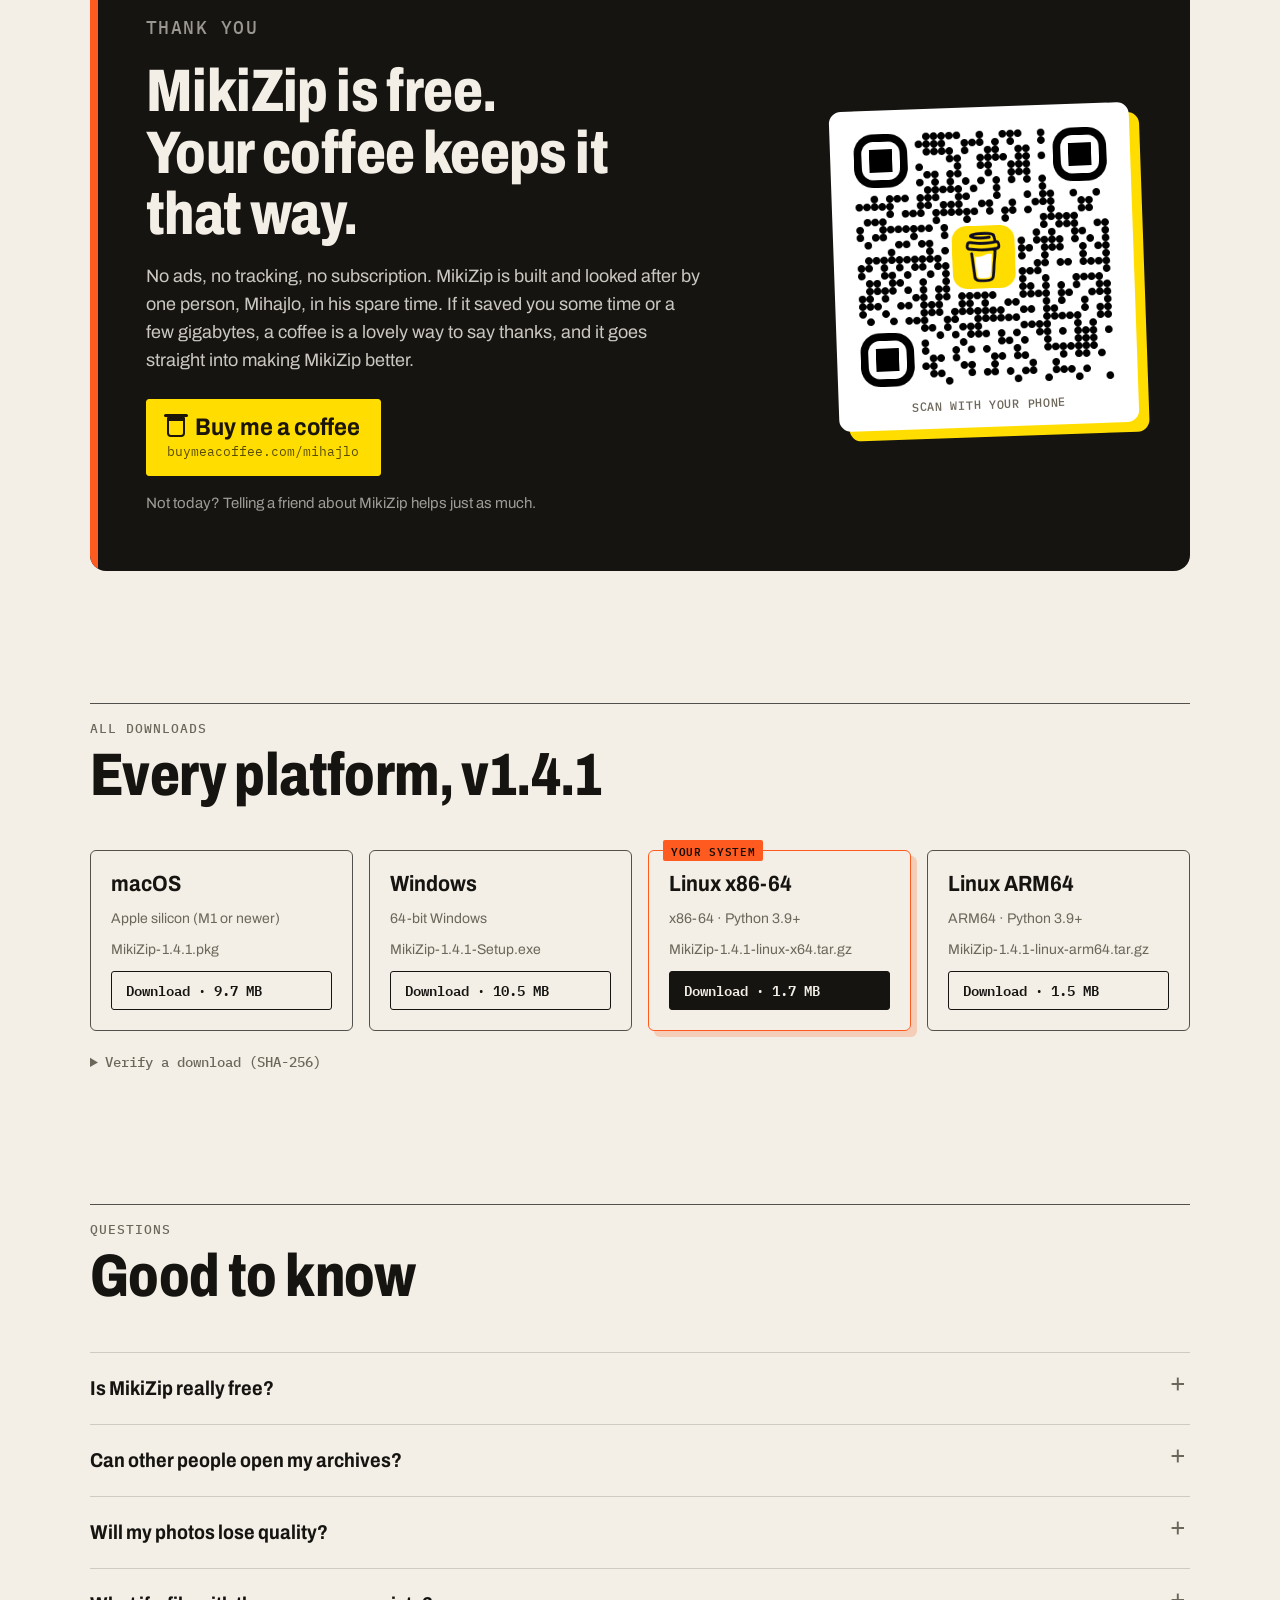
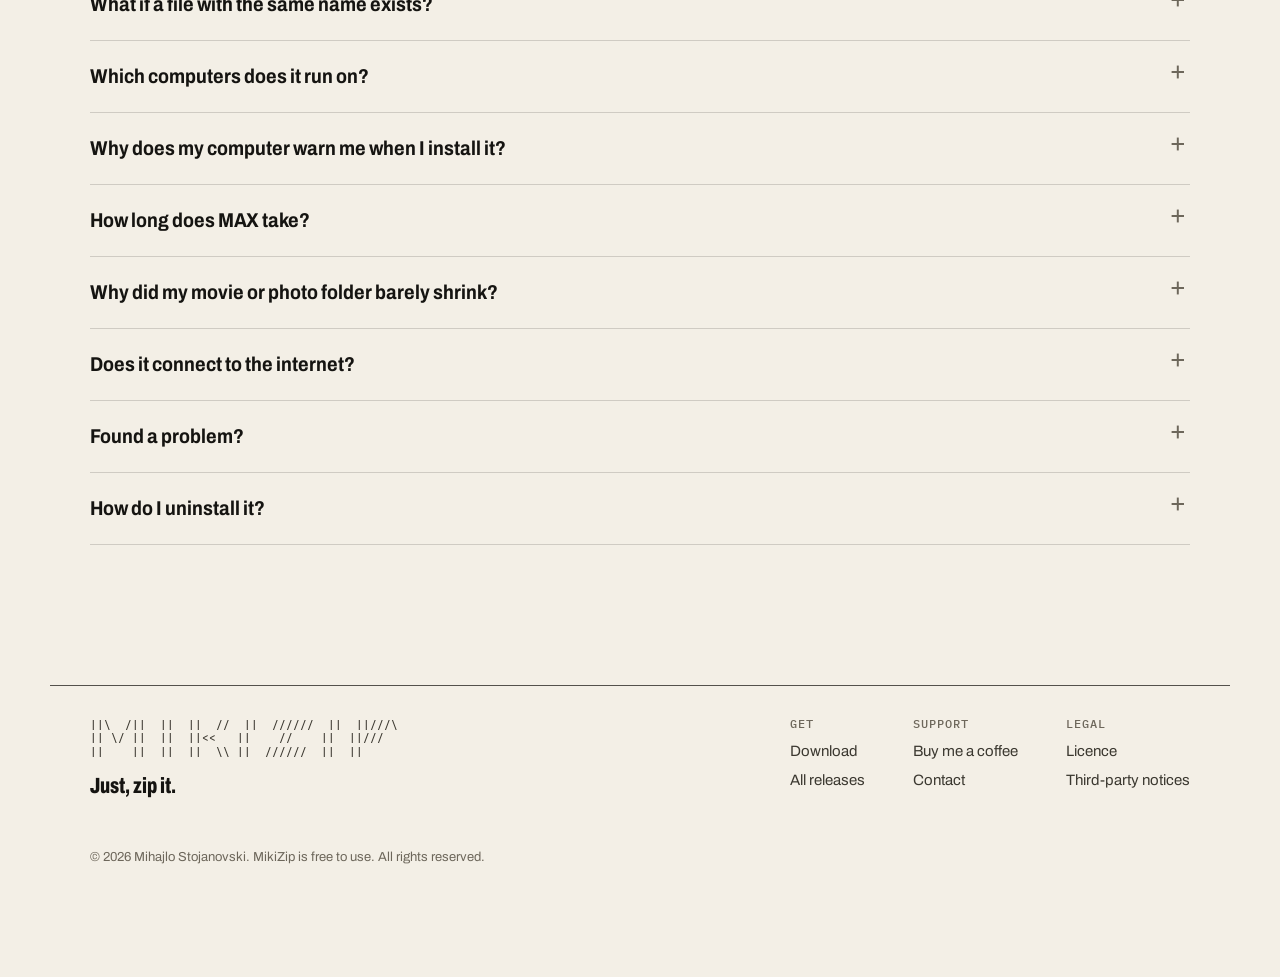
==== commit 9d9877fb: "Release 1.4.1" ====
--- a/index.html
+++ b/index.html
@@ -16,7 +16,7 @@
 <link href="https://fonts.googleapis.com/css2?family=Archivo:wdth,wght@62..125,400..900&family=IBM+Plex+Mono:wght@400;500;600&display=swap" rel="stylesheet">
 <link rel="stylesheet" href="assets/styles.css?v=ca0ec8af9e">
 <script>document.documentElement.classList.add("js")</script>
-<script src="assets/release.js?v=328f7a1a83"></script>
+<script src="assets/release.js?v=567806c9e1"></script>
 <script src="assets/app.js?v=5a2c1f5055" defer></script>
 </head>
 <body>
@@ -301,8 +301,10 @@
   <details><summary>Which computers does it run on?</summary><p>Macs with Apple silicon (M1 or newer), 64-bit Windows, and Linux on x86-64 or ARM64 (with Python 3.9 or newer, which most distributions already have).</p></details>
   <details><summary>Why does my computer warn me when I install it?</summary><p>MikiZip is an independent project, so it isn’t signed with a paid Apple or Microsoft certificate. On a Mac, click <em>Open Anyway</em> in <em>System Settings → Privacy &amp; Security</em>; on Windows, click <em>More info → Run anyway</em>. You can <a href="#platforms">check the download’s fingerprint</a> to be sure it’s the original.</p></details>
   <details><summary>How long does MAX take?</summary><p>Longer than a plain zip, because it works much harder: a 214 MB PDF takes about half a minute and ends up at 5 MB. Big files use several processor cores, and a moving progress bar always shows it’s working.</p></details>
+  <details><summary>Why did my movie or photo folder barely shrink?</summary><p>Videos, photos, music, scanned PDFs and installers are already compressed inside, so no archiver can make them much smaller. 7-Zip and WinRAR get the same 0–2%. MAX shines on documents: text and vector PDFs, Word, Excel and PowerPoint files, PNG screenshots, logs and data.</p></details>
   <details><summary>Does it connect to the internet?</summary><p>No. MikiZip works entirely offline.</p></details>
-  <details><summary>How do I uninstall it?</summary><p>macOS: run <code>mikizip-uninstall</code> in Terminal. Windows: <em>Settings → Apps → Installed apps</em>. Linux: run <code>uninstall.sh</code> from the folder you installed from.</p></details>
+  <details><summary>Found a problem?</summary><p>Email <code>mihajlo.stojanovski@yahoo.com</code> with your system (macOS, Windows or Linux), the command you ran, and what it printed. Adding <code>--json</code> to the command gives the most useful details. Your files are never needed and never leave your computer.</p></details>
+  <details><summary>How do I uninstall it?</summary><p>macOS: run <code>mikizip-uninstall</code> in Terminal. Windows: <em>Settings → Apps → Installed apps</em>. Linux: run <code>~/.local/share/mikizip/uninstall.sh</code> (or <code>/opt/mikizip/uninstall.sh</code> after a <code>--system</code> install).</p></details>
 </section>
 
 </main>
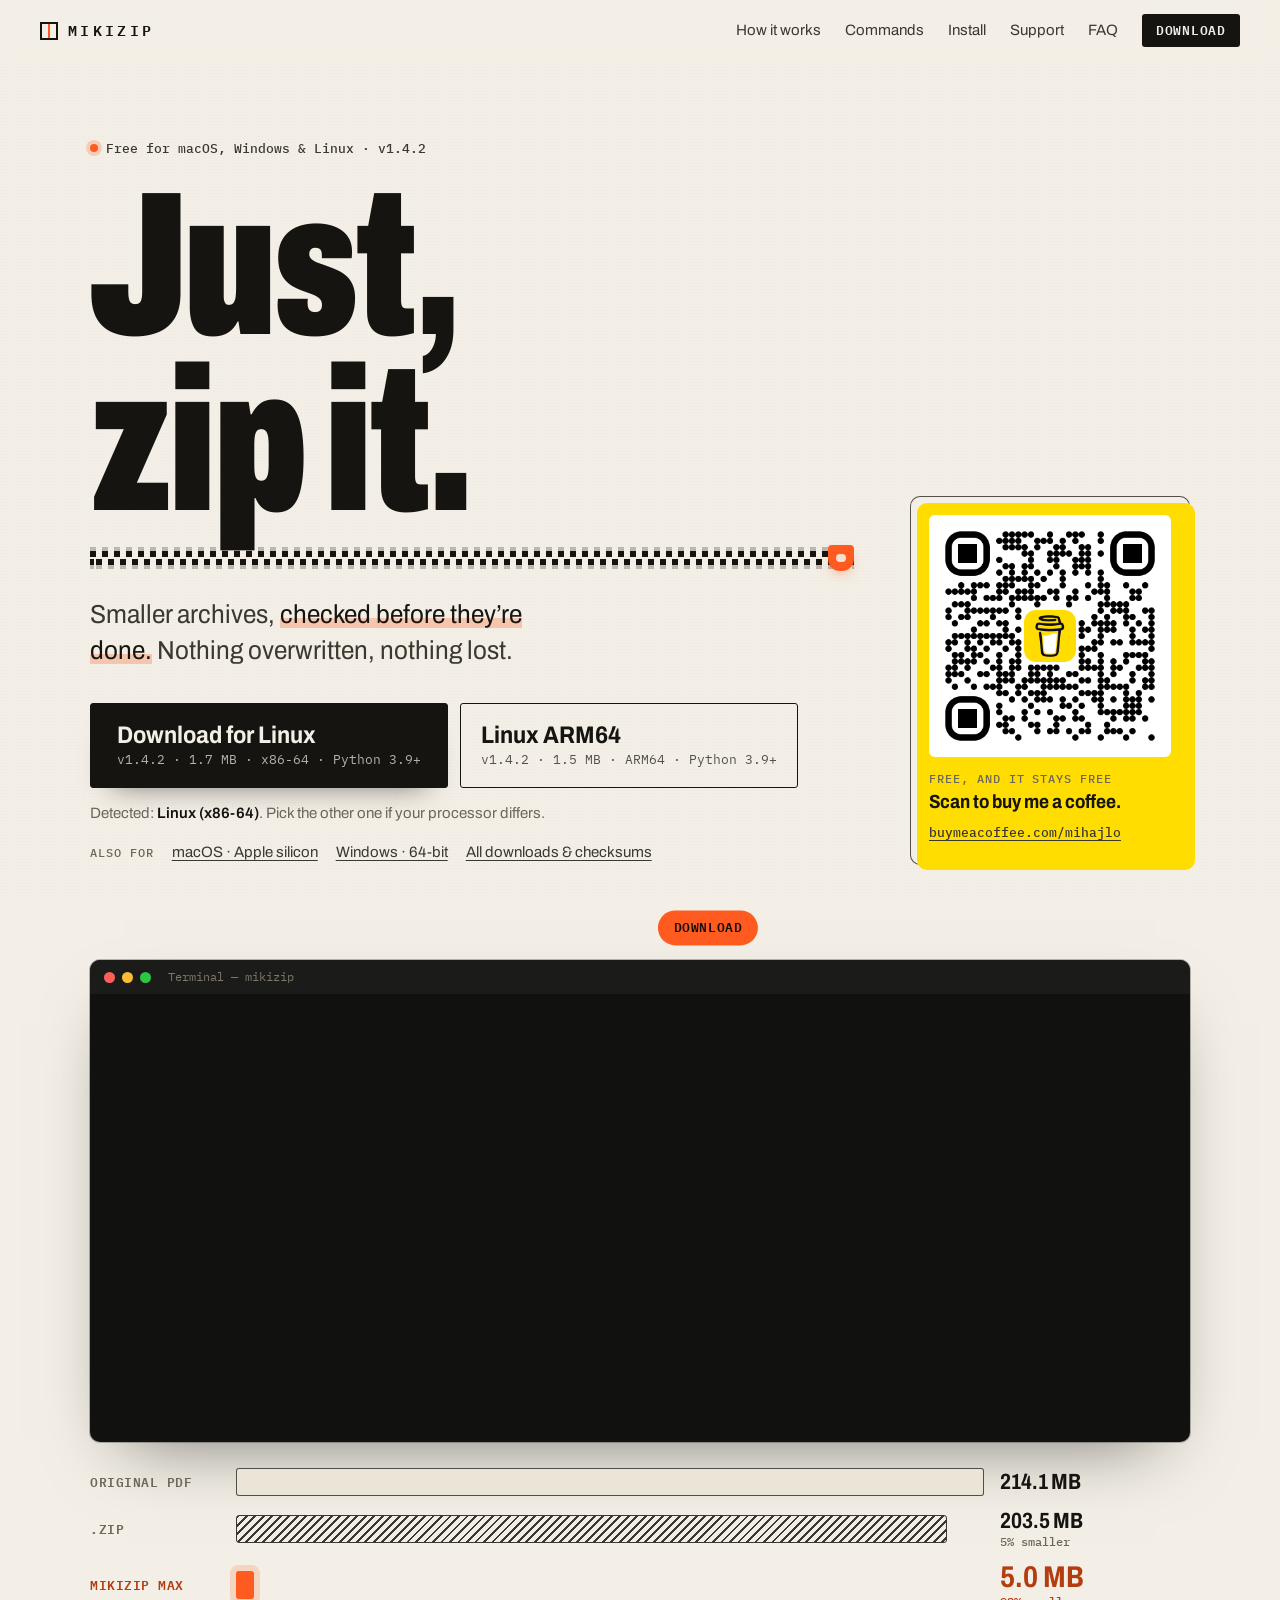
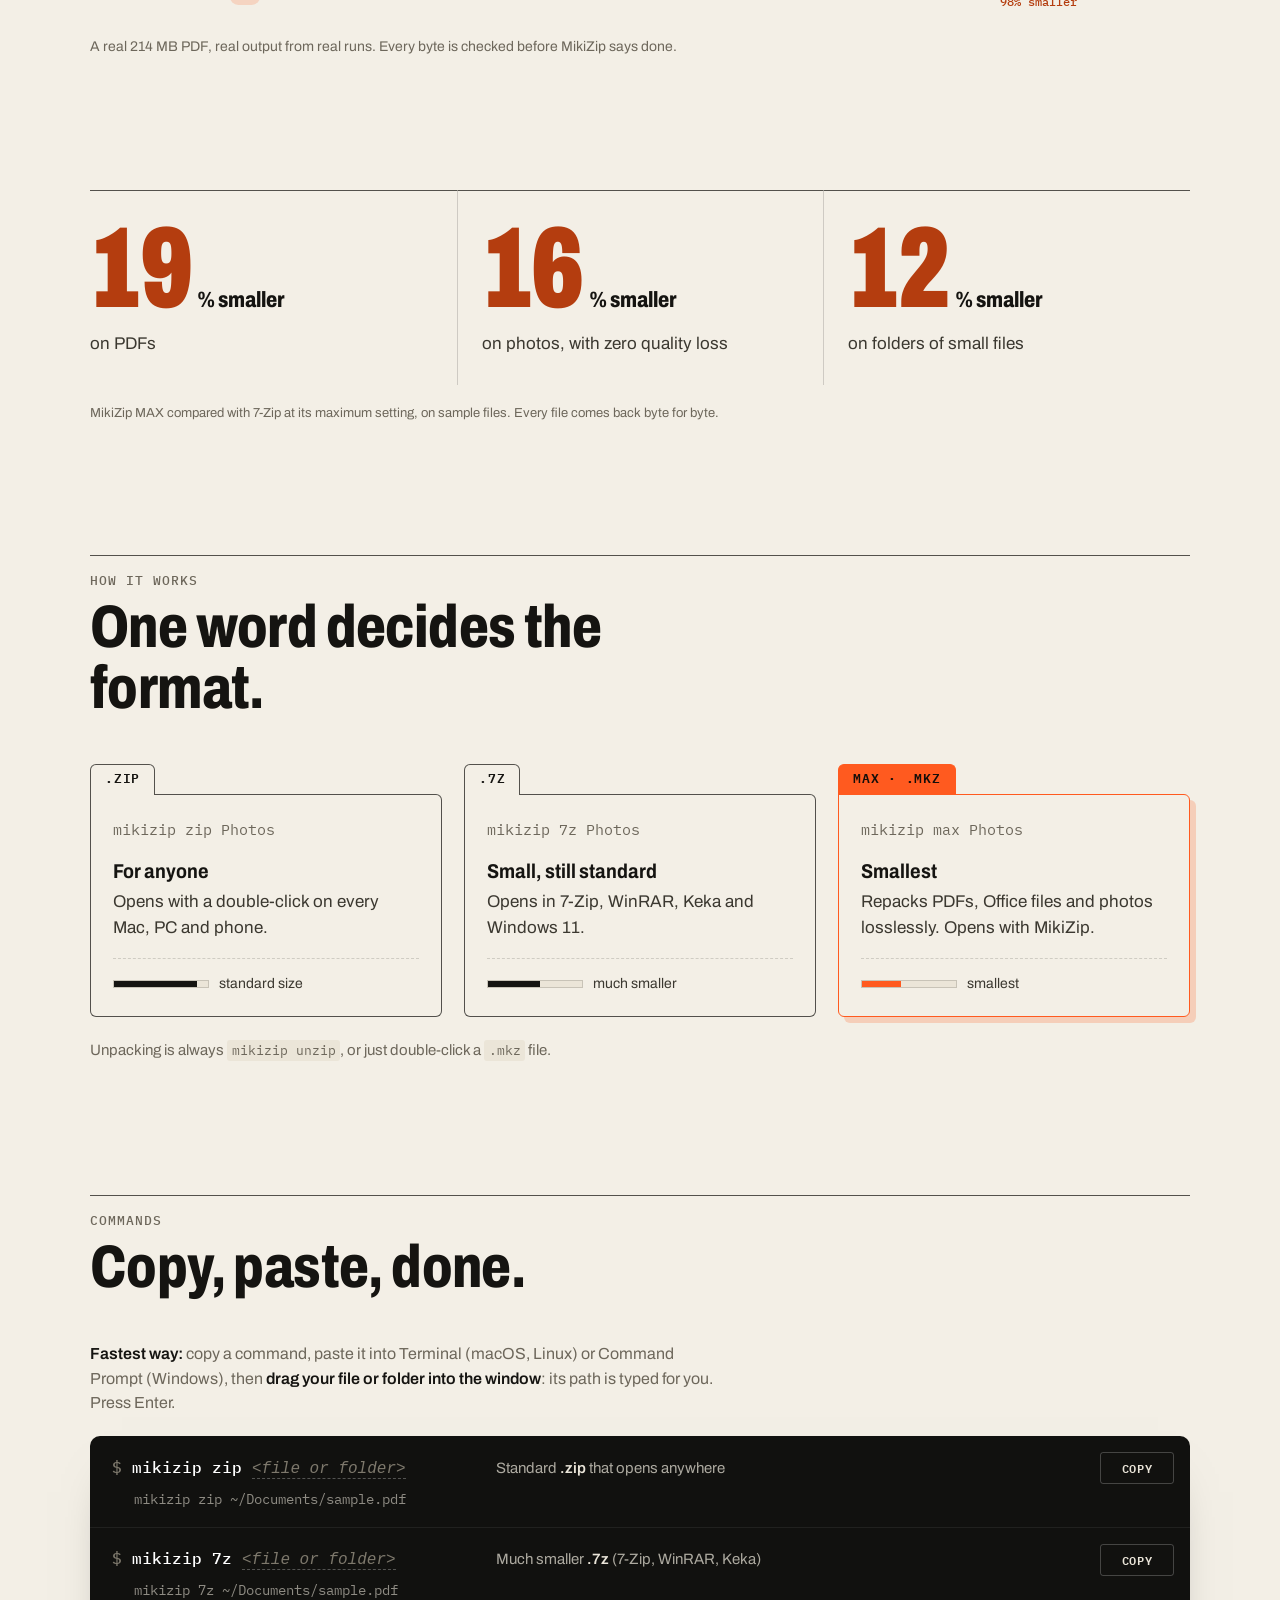
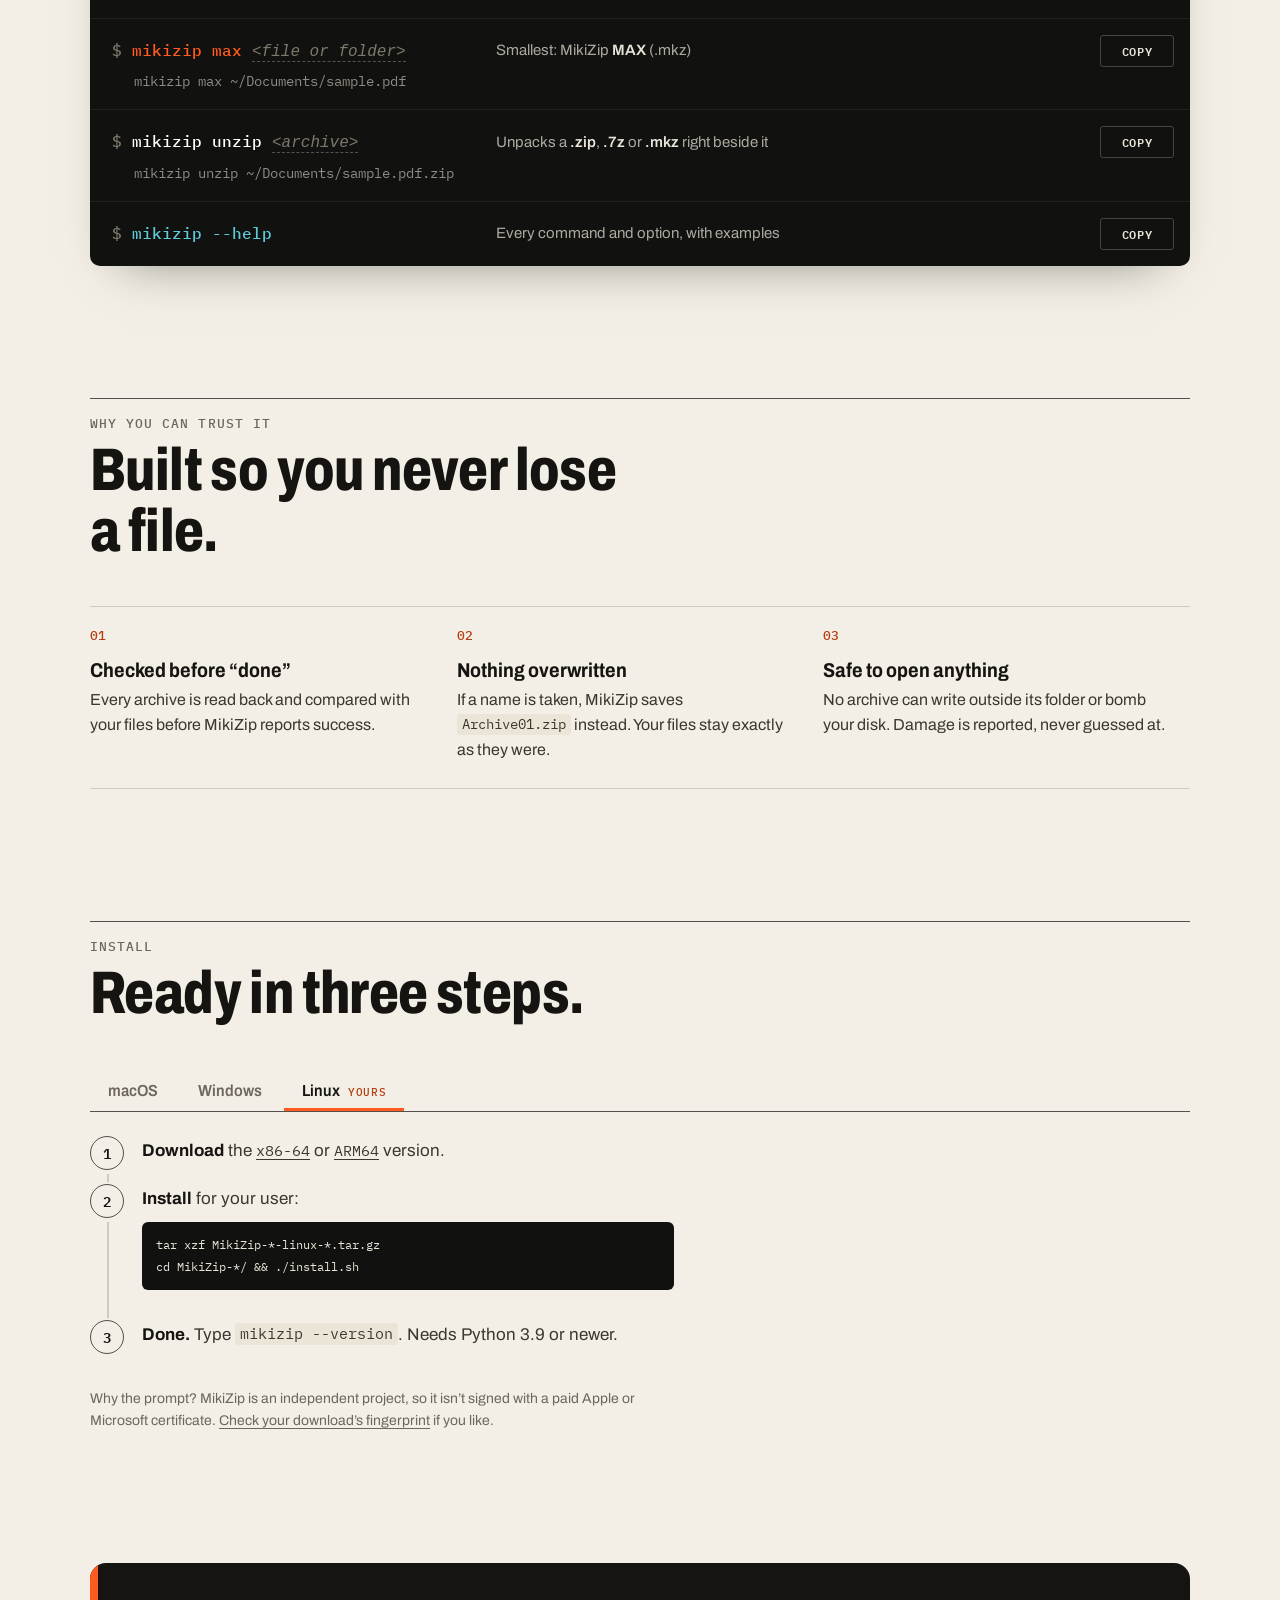
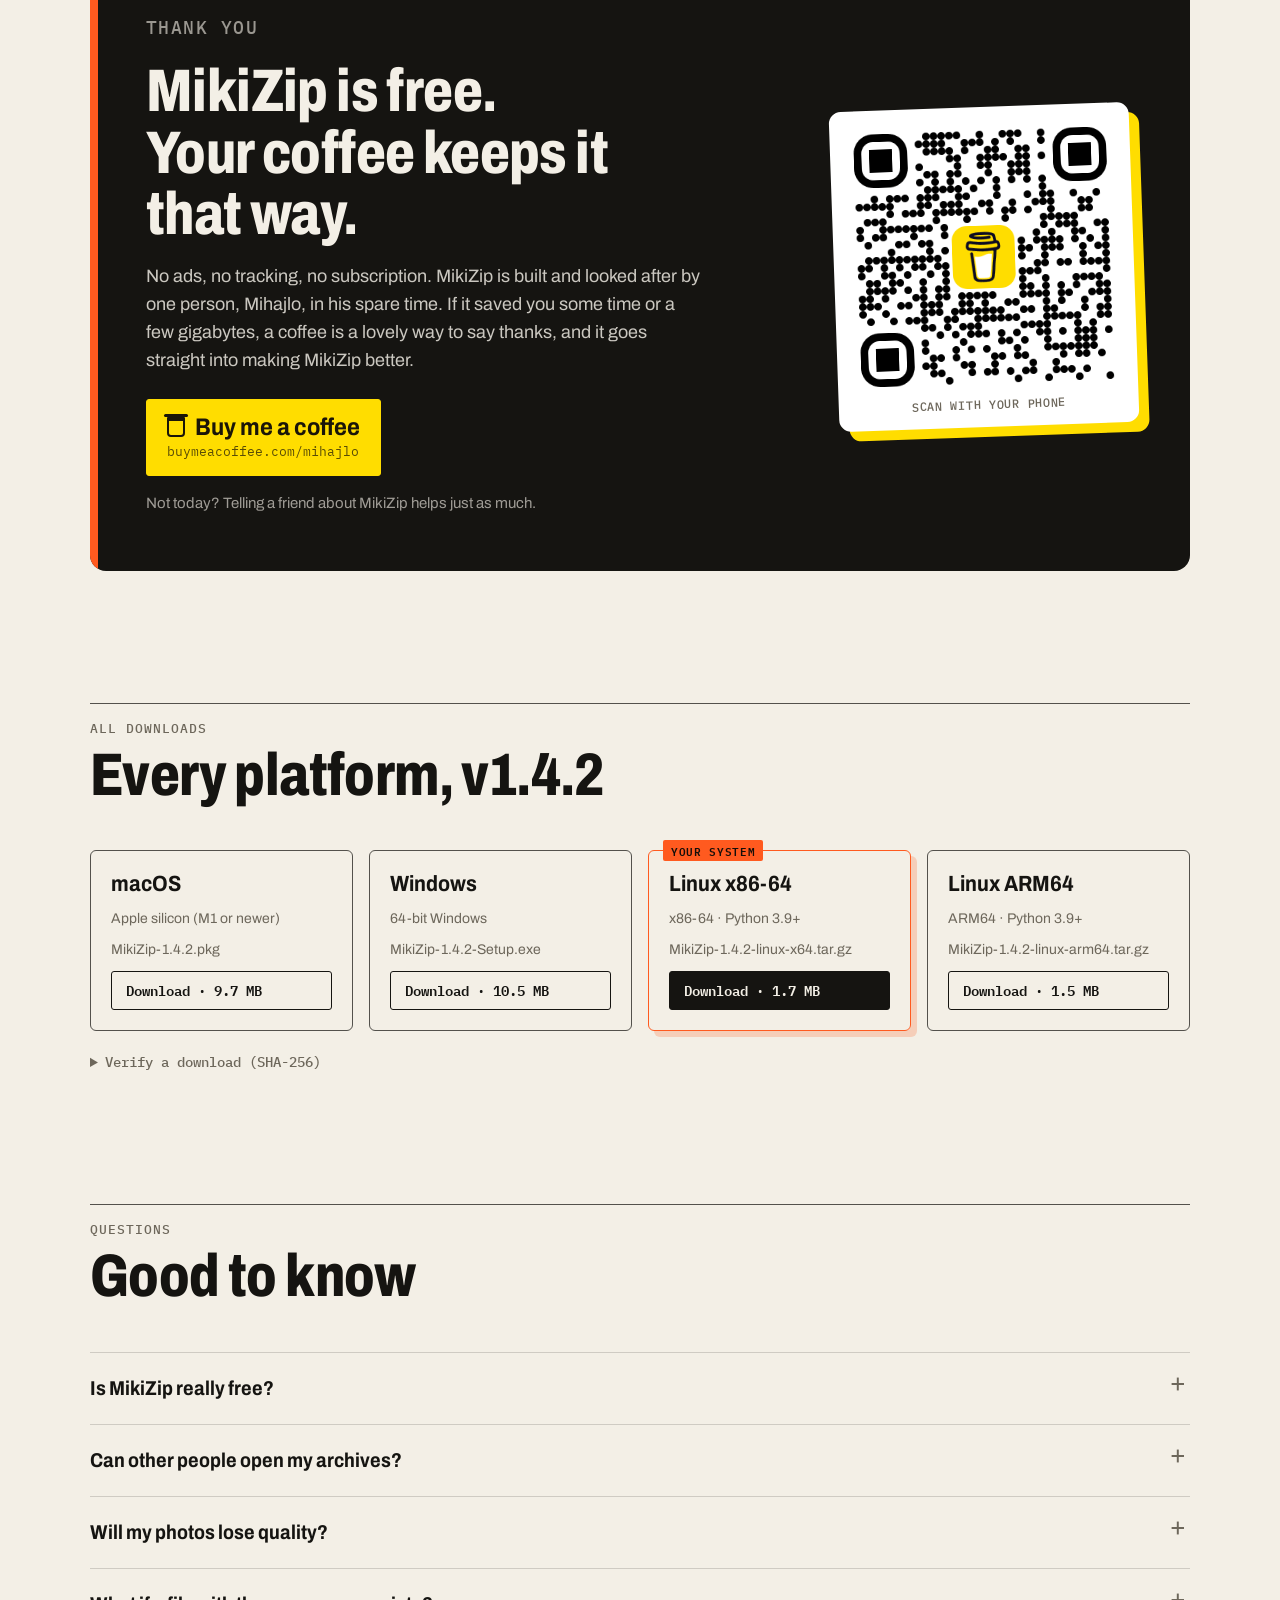
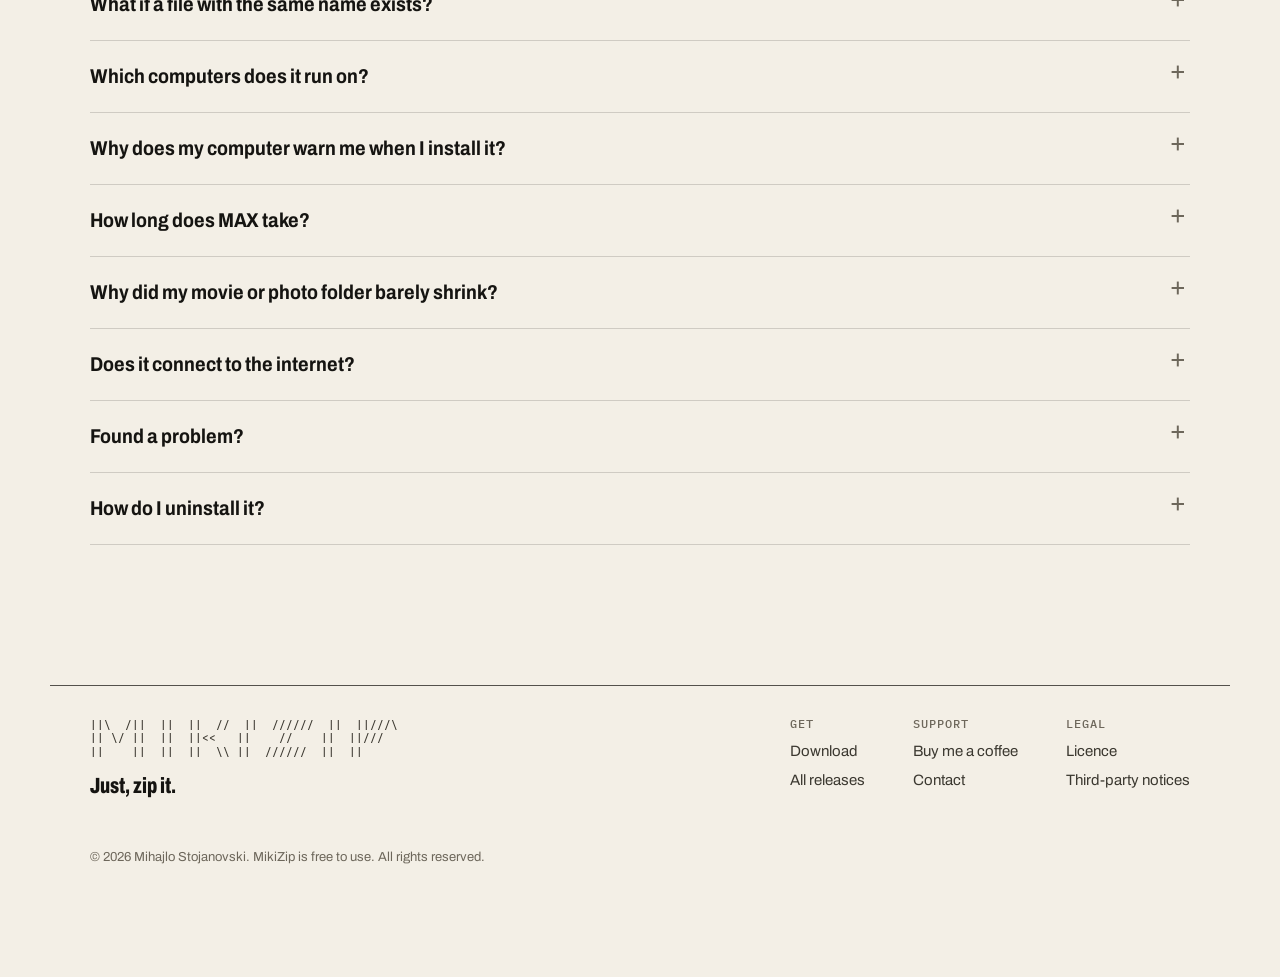
==== commit 9daa384f: "Release 1.4.2" ====
--- a/index.html
+++ b/index.html
@@ -16,7 +16,7 @@
 <link href="https://fonts.googleapis.com/css2?family=Archivo:wdth,wght@62..125,400..900&family=IBM+Plex+Mono:wght@400;500;600&display=swap" rel="stylesheet">
 <link rel="stylesheet" href="assets/styles.css?v=ca0ec8af9e">
 <script>document.documentElement.classList.add("js")</script>
-<script src="assets/release.js?v=567806c9e1"></script>
+<script src="assets/release.js?v=d63d1b8911"></script>
 <script src="assets/app.js?v=5a2c1f5055" defer></script>
 </head>
 <body>
